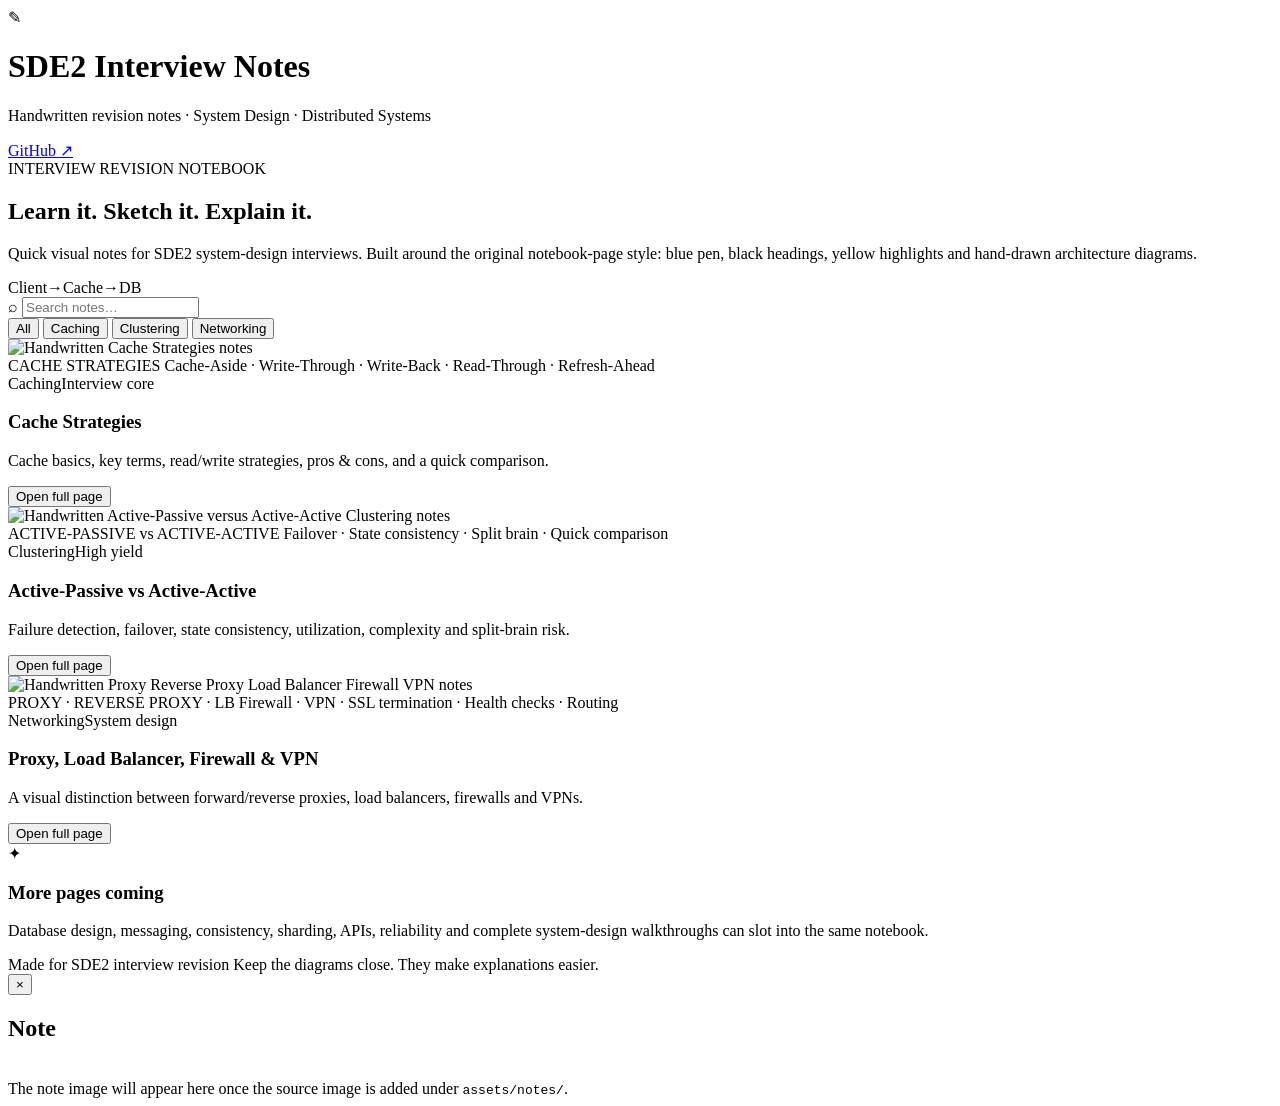
==== index.html @ 95e25015 "feat: add handwritten SDE2 notes website shell" ====
<!doctype html>
<html lang="en">
<head>
  <meta charset="utf-8" />
  <meta name="viewport" content="width=device-width, initial-scale=1" />
  <meta name="theme-color" content="#f7f1df" />
  <meta name="description" content="SDE2 interview handwritten notes — system design, distributed systems, networking and caching." />
  <title>SDE2 Interview Notes</title>
  <link rel="stylesheet" href="styles.css" />
</head>
<body>
  <header class="site-header">
    <div class="brand">
      <span class="brand-mark">✎</span>
      <div>
        <h1>SDE2 Interview Notes</h1>
        <p>Handwritten revision notes · System Design · Distributed Systems</p>
      </div>
    </div>
    <a class="github-link" href="https://github.com/darshan-at/sde2-interview-notes" target="_blank" rel="noreferrer">GitHub ↗</a>
  </header>

  <main>
    <section class="hero">
      <div>
        <span class="eyebrow">INTERVIEW REVISION NOTEBOOK</span>
        <h2>Learn it. Sketch it. Explain it.</h2>
        <p>Quick visual notes for SDE2 system-design interviews. Built around the original notebook-page style: blue pen, black headings, yellow highlights and hand-drawn architecture diagrams.</p>
      </div>
      <div class="hero-doodle" aria-hidden="true">
        <span>Client</span><b>→</b><span class="highlight">Cache</span><b>→</b><span>DB</span>
      </div>
    </section>

    <div class="toolbar">
      <label class="search-box">
        <span>⌕</span>
        <input id="search" type="search" placeholder="Search notes…" autocomplete="off" />
      </label>
      <div class="filters" id="filters" aria-label="Filter topics">
        <button class="filter active" data-filter="all">All</button>
        <button class="filter" data-filter="caching">Caching</button>
        <button class="filter" data-filter="clustering">Clustering</button>
        <button class="filter" data-filter="networking">Networking</button>
      </div>
    </div>

    <section id="notes" class="notes-grid" aria-live="polite">
      <article class="note-card" data-category="caching" data-search="cache caching cache strategies cache aside write through write back read through refresh ahead eviction">
        <div class="note-image-wrap">
          <img src="assets/notes/cache-strategies.png" alt="Handwritten Cache Strategies notes" loading="lazy" />
          <div class="image-fallback">
            <span class="fallback-title">CACHE STRATEGIES</span>
            <span>Cache-Aside · Write-Through · Write-Back · Read-Through · Refresh-Ahead</span>
          </div>
        </div>
        <div class="note-body">
          <div class="note-meta"><span class="tag yellow">Caching</span><span>Interview core</span></div>
          <h3>Cache Strategies</h3>
          <p>Cache basics, key terms, read/write strategies, pros & cons, and a quick comparison.</p>
          <button class="open-note" data-src="assets/notes/cache-strategies.png" data-title="Cache Strategies">Open full page</button>
        </div>
      </article>

      <article class="note-card" data-category="clustering" data-search="active passive active active clustering failover split brain state consistency load balancer">
        <div class="note-image-wrap">
          <img src="assets/notes/active-clustering.png" alt="Handwritten Active-Passive versus Active-Active Clustering notes" loading="lazy" />
          <div class="image-fallback">
            <span class="fallback-title">ACTIVE-PASSIVE vs ACTIVE-ACTIVE</span>
            <span>Failover · State consistency · Split brain · Quick comparison</span>
          </div>
        </div>
        <div class="note-body">
          <div class="note-meta"><span class="tag yellow">Clustering</span><span>High yield</span></div>
          <h3>Active-Passive vs Active-Active</h3>
          <p>Failure detection, failover, state consistency, utilization, complexity and split-brain risk.</p>
          <button class="open-note" data-src="assets/notes/active-clustering.png" data-title="Active-Passive vs Active-Active Clustering">Open full page</button>
        </div>
      </article>

      <article class="note-card" data-category="networking" data-search="proxy reverse proxy load balancer firewall vpn networking ssl health check encrypted tunnel">
        <div class="note-image-wrap">
          <img src="assets/notes/networking-proxy-firewall-vpn.png" alt="Handwritten Proxy Reverse Proxy Load Balancer Firewall VPN notes" loading="lazy" />
          <div class="image-fallback">
            <span class="fallback-title">PROXY · REVERSE PROXY · LB</span>
            <span>Firewall · VPN · SSL termination · Health checks · Routing</span>
          </div>
        </div>
        <div class="note-body">
          <div class="note-meta"><span class="tag yellow">Networking</span><span>System design</span></div>
          <h3>Proxy, Load Balancer, Firewall & VPN</h3>
          <p>A visual distinction between forward/reverse proxies, load balancers, firewalls and VPNs.</p>
          <button class="open-note" data-src="assets/notes/networking-proxy-firewall-vpn.png" data-title="Proxy, Reverse Proxy, Load Balancer, VPN, Firewall">Open full page</button>
        </div>
      </article>
    </section>

    <section class="coming-soon">
      <span class="scribble">✦</span>
      <div>
        <h3>More pages coming</h3>
        <p>Database design, messaging, consistency, sharding, APIs, reliability and complete system-design walkthroughs can slot into the same notebook.</p>
      </div>
    </section>
  </main>

  <footer>
    <span>Made for SDE2 interview revision</span>
    <span>Keep the diagrams close. They make explanations easier.</span>
  </footer>

  <div class="modal" id="modal" aria-hidden="true">
    <div class="modal-backdrop" data-close></div>
    <div class="modal-panel" role="dialog" aria-modal="true" aria-labelledby="modal-title">
      <button class="modal-close" data-close aria-label="Close">×</button>
      <h2 id="modal-title">Note</h2>
      <div class="modal-image-wrap">
        <img id="modal-image" alt="" />
        <div class="modal-fallback">The note image will appear here once the source image is added under <code>assets/notes/</code>.</div>
      </div>
    </div>
  </div>

  <script src="app.js"></script>
</body>
</html>
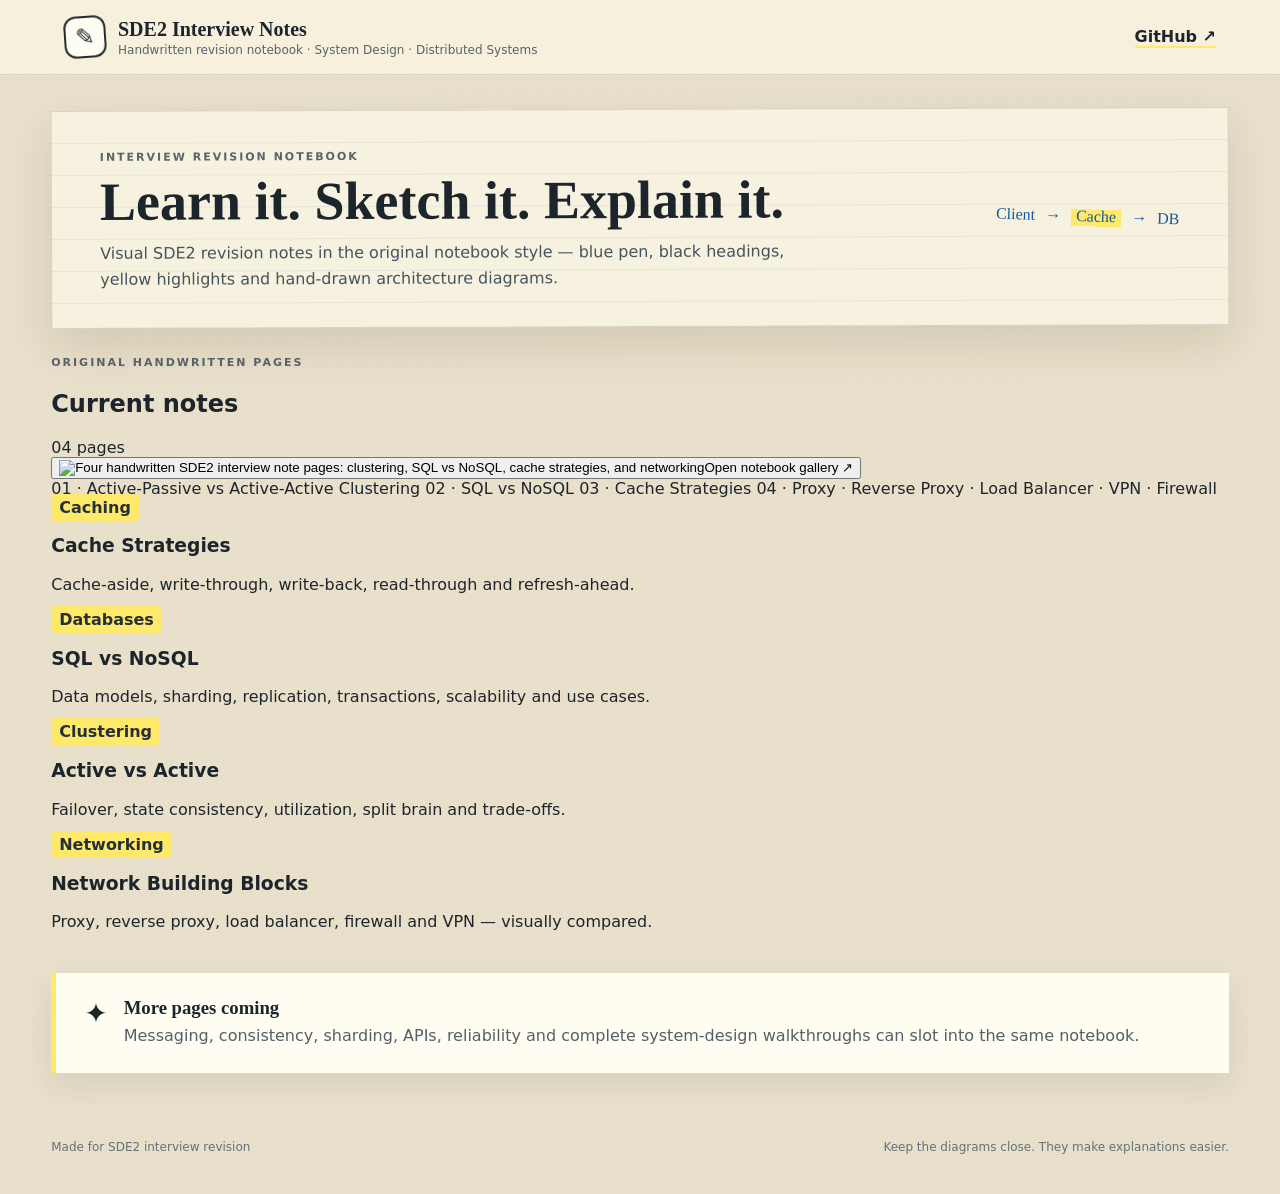
==== commit b9c0022e: "feat: connect site to uploaded handwritten notes" ====
--- a/index.html
+++ b/index.html
@@ -4,123 +4,36 @@
   <meta charset="utf-8" />
   <meta name="viewport" content="width=device-width, initial-scale=1" />
   <meta name="theme-color" content="#f7f1df" />
-  <meta name="description" content="SDE2 interview handwritten notes — system design, distributed systems, networking and caching." />
+  <meta name="description" content="SDE2 interview handwritten notes — system design, databases, networking and caching." />
   <title>SDE2 Interview Notes</title>
   <link rel="stylesheet" href="styles.css" />
 </head>
 <body>
-  <header class="site-header">
-    <div class="brand">
-      <span class="brand-mark">✎</span>
-      <div>
-        <h1>SDE2 Interview Notes</h1>
-        <p>Handwritten revision notes · System Design · Distributed Systems</p>
-      </div>
-    </div>
-    <a class="github-link" href="https://github.com/darshan-at/sde2-interview-notes" target="_blank" rel="noreferrer">GitHub ↗</a>
-  </header>
+<header class="site-header"><div class="brand"><span class="brand-mark">✎</span><div><h1>SDE2 Interview Notes</h1><p>Handwritten revision notebook · System Design · Distributed Systems</p></div></div><a class="github-link" href="https://github.com/darshan-at/sde2-interview-notes" target="_blank" rel="noreferrer">GitHub ↗</a></header>
+<main>
+<section class="hero"><div><span class="eyebrow">INTERVIEW REVISION NOTEBOOK</span><h2>Learn it. Sketch it. Explain it.</h2><p>Visual SDE2 revision notes in the original notebook style — blue pen, black headings, yellow highlights and hand-drawn architecture diagrams.</p></div><div class="hero-doodle" aria-hidden="true"><span>Client</span><b>→</b><span class="highlight">Cache</span><b>→</b><span>DB</span></div></section>
 
-  <main>
-    <section class="hero">
-      <div>
-        <span class="eyebrow">INTERVIEW REVISION NOTEBOOK</span>
-        <h2>Learn it. Sketch it. Explain it.</h2>
-        <p>Quick visual notes for SDE2 system-design interviews. Built around the original notebook-page style: blue pen, black headings, yellow highlights and hand-drawn architecture diagrams.</p>
-      </div>
-      <div class="hero-doodle" aria-hidden="true">
-        <span>Client</span><b>→</b><span class="highlight">Cache</span><b>→</b><span>DB</span>
-      </div>
-    </section>
+<section class="gallery-card">
+  <div class="gallery-heading"><div><span class="eyebrow">ORIGINAL HANDWRITTEN PAGES</span><h2>Current notes</h2></div><span class="page-count">04 pages</span></div>
+  <button class="gallery-open" data-src="assets/notes/notes-contact.jpg" data-title="SDE2 Handwritten Notes — Current Pages"><img src="assets/notes/notes-contact.jpg" alt="Four handwritten SDE2 interview note pages: clustering, SQL vs NoSQL, cache strategies, and networking" /><span>Open notebook gallery ↗</span></button>
+  <div class="topic-strip">
+    <span>01 · Active-Passive vs Active-Active Clustering</span>
+    <span>02 · SQL vs NoSQL</span>
+    <span>03 · Cache Strategies</span>
+    <span>04 · Proxy · Reverse Proxy · Load Balancer · VPN · Firewall</span>
+  </div>
+</section>
 
-    <div class="toolbar">
-      <label class="search-box">
-        <span>⌕</span>
-        <input id="search" type="search" placeholder="Search notes…" autocomplete="off" />
-      </label>
-      <div class="filters" id="filters" aria-label="Filter topics">
-        <button class="filter active" data-filter="all">All</button>
-        <button class="filter" data-filter="caching">Caching</button>
-        <button class="filter" data-filter="clustering">Clustering</button>
-        <button class="filter" data-filter="networking">Networking</button>
-      </div>
-    </div>
+<section class="quick-grid">
+  <article><span class="tag yellow">Caching</span><h3>Cache Strategies</h3><p>Cache-aside, write-through, write-back, read-through and refresh-ahead.</p></article>
+  <article><span class="tag yellow">Databases</span><h3>SQL vs NoSQL</h3><p>Data models, sharding, replication, transactions, scalability and use cases.</p></article>
+  <article><span class="tag yellow">Clustering</span><h3>Active vs Active</h3><p>Failover, state consistency, utilization, split brain and trade-offs.</p></article>
+  <article><span class="tag yellow">Networking</span><h3>Network Building Blocks</h3><p>Proxy, reverse proxy, load balancer, firewall and VPN — visually compared.</p></article>
+</section>
 
-    <section id="notes" class="notes-grid" aria-live="polite">
-      <article class="note-card" data-category="caching" data-search="cache caching cache strategies cache aside write through write back read through refresh ahead eviction">
-        <div class="note-image-wrap">
-          <img src="assets/notes/cache-strategies.png" alt="Handwritten Cache Strategies notes" loading="lazy" />
-          <div class="image-fallback">
-            <span class="fallback-title">CACHE STRATEGIES</span>
-            <span>Cache-Aside · Write-Through · Write-Back · Read-Through · Refresh-Ahead</span>
-          </div>
-        </div>
-        <div class="note-body">
-          <div class="note-meta"><span class="tag yellow">Caching</span><span>Interview core</span></div>
-          <h3>Cache Strategies</h3>
-          <p>Cache basics, key terms, read/write strategies, pros & cons, and a quick comparison.</p>
-          <button class="open-note" data-src="assets/notes/cache-strategies.png" data-title="Cache Strategies">Open full page</button>
-        </div>
-      </article>
-
-      <article class="note-card" data-category="clustering" data-search="active passive active active clustering failover split brain state consistency load balancer">
-        <div class="note-image-wrap">
-          <img src="assets/notes/active-clustering.png" alt="Handwritten Active-Passive versus Active-Active Clustering notes" loading="lazy" />
-          <div class="image-fallback">
-            <span class="fallback-title">ACTIVE-PASSIVE vs ACTIVE-ACTIVE</span>
-            <span>Failover · State consistency · Split brain · Quick comparison</span>
-          </div>
-        </div>
-        <div class="note-body">
-          <div class="note-meta"><span class="tag yellow">Clustering</span><span>High yield</span></div>
-          <h3>Active-Passive vs Active-Active</h3>
-          <p>Failure detection, failover, state consistency, utilization, complexity and split-brain risk.</p>
-          <button class="open-note" data-src="assets/notes/active-clustering.png" data-title="Active-Passive vs Active-Active Clustering">Open full page</button>
-        </div>
-      </article>
-
-      <article class="note-card" data-category="networking" data-search="proxy reverse proxy load balancer firewall vpn networking ssl health check encrypted tunnel">
-        <div class="note-image-wrap">
-          <img src="assets/notes/networking-proxy-firewall-vpn.png" alt="Handwritten Proxy Reverse Proxy Load Balancer Firewall VPN notes" loading="lazy" />
-          <div class="image-fallback">
-            <span class="fallback-title">PROXY · REVERSE PROXY · LB</span>
-            <span>Firewall · VPN · SSL termination · Health checks · Routing</span>
-          </div>
-        </div>
-        <div class="note-body">
-          <div class="note-meta"><span class="tag yellow">Networking</span><span>System design</span></div>
-          <h3>Proxy, Load Balancer, Firewall & VPN</h3>
-          <p>A visual distinction between forward/reverse proxies, load balancers, firewalls and VPNs.</p>
-          <button class="open-note" data-src="assets/notes/networking-proxy-firewall-vpn.png" data-title="Proxy, Reverse Proxy, Load Balancer, VPN, Firewall">Open full page</button>
-        </div>
-      </article>
-    </section>
-
-    <section class="coming-soon">
-      <span class="scribble">✦</span>
-      <div>
-        <h3>More pages coming</h3>
-        <p>Database design, messaging, consistency, sharding, APIs, reliability and complete system-design walkthroughs can slot into the same notebook.</p>
-      </div>
-    </section>
-  </main>
-
-  <footer>
-    <span>Made for SDE2 interview revision</span>
-    <span>Keep the diagrams close. They make explanations easier.</span>
-  </footer>
-
-  <div class="modal" id="modal" aria-hidden="true">
-    <div class="modal-backdrop" data-close></div>
-    <div class="modal-panel" role="dialog" aria-modal="true" aria-labelledby="modal-title">
-      <button class="modal-close" data-close aria-label="Close">×</button>
-      <h2 id="modal-title">Note</h2>
-      <div class="modal-image-wrap">
-        <img id="modal-image" alt="" />
-        <div class="modal-fallback">The note image will appear here once the source image is added under <code>assets/notes/</code>.</div>
-      </div>
-    </div>
-  </div>
-
-  <script src="app.js"></script>
-</body>
-</html>
+<section class="coming-soon"><span class="scribble">✦</span><div><h3>More pages coming</h3><p>Messaging, consistency, sharding, APIs, reliability and complete system-design walkthroughs can slot into the same notebook.</p></div></section>
+</main>
+<footer><span>Made for SDE2 interview revision</span><span>Keep the diagrams close. They make explanations easier.</span></footer>
+<div class="modal" id="modal" aria-hidden="true"><div class="modal-backdrop" data-close></div><div class="modal-panel" role="dialog" aria-modal="true" aria-labelledby="modal-title"><button class="modal-close" data-close aria-label="Close">×</button><h2 id="modal-title">Note</h2><div class="modal-image-wrap"><img id="modal-image" alt="" /><div class="modal-fallback">The note image could not be loaded.</div></div></div></div>
+<script>const m=document.querySelector('#modal'),i=document.querySelector('#modal-image'),t=document.querySelector('#modal-title');document.querySelectorAll('[data-src]').forEach(b=>b.addEventListener('click',()=>{m.classList.add('open');m.setAttribute('aria-hidden','false');i.src=b.dataset.src;i.alt=b.dataset.title;t.textContent=b.dataset.title;document.body.style.overflow='hidden'}));function close(){m.classList.remove('open');m.setAttribute('aria-hidden','true');i.removeAttribute('src');document.body.style.overflow=''}document.querySelectorAll('[data-close]').forEach(x=>x.addEventListener('click',close));document.addEventListener('keydown',e=>e.key==='Escape'&&close());</script>
+</body></html>
--- a/styles.css
+++ b/styles.css
@@ -0,0 +1 @@
+:root{--paper:#f7f1df;--ink:#1d252c;--blue:#145b9a;--line:rgba(71,135,188,.22);--yellow:#ffe96a;--green:#287a51;--red:#b54b4b;--card:rgba(255,253,246,.88);--shadow:0 18px 45px rgba(55,45,25,.12)}*{box-sizing:border-box}html{scroll-behavior:smooth}body{margin:0;color:var(--ink);font-family:"Trebuchet MS",system-ui,sans-serif;background-color:#e8e0ca;background-image:radial-gradient(rgba(30,30,30,.035) .7px,transparent .7px);background-size:5px 5px}.site-header{position:sticky;top:0;z-index:20;display:flex;align-items:center;justify-content:space-between;padding:16px clamp(18px,5vw,72px);background:rgba(247,241,223,.94);backdrop-filter:blur(12px);border-bottom:1px solid rgba(28,45,58,.12)}.brand{display:flex;gap:12px;align-items:center}.brand-mark{display:grid;place-items:center;width:42px;height:42px;border:2px solid #242c31;border-radius:12px;font-size:23px;transform:rotate(-4deg);background:#fffdf3}.brand h1{font-family:Georgia,serif;font-size:20px;margin:0}.brand p{margin:2px 0 0;font-size:12px;color:#59646a}.github-link{color:var(--ink);font-weight:700;text-decoration:none;border-bottom:2px solid var(--yellow)}main{width:min(1180px,92vw);margin:0 auto}.hero{margin:34px 0 24px;padding:34px clamp(22px,4vw,48px);display:flex;justify-content:space-between;gap:30px;align-items:center;border:1px solid rgba(31,48,60,.15);box-shadow:var(--shadow);background:var(--paper);background-image:repeating-linear-gradient(to bottom,transparent 0,transparent 31px,var(--line) 32px);transform:rotate(-.2deg)}.eyebrow{font-size:11px;font-weight:900;letter-spacing:2px;color:#59646a}.hero h2{font-family:Georgia,serif;font-size:clamp(32px,5vw,54px);line-height:1;margin:10px 0 12px}.hero p{max-width:690px;color:#46545d;line-height:1.65;margin:0}.hero-doodle{white-space:nowrap;display:flex;align-items:center;gap:10px;font-family:"Comic Sans MS",cursive;color:var(--blue);transform:rotate(2deg)}.hero-doodle .highlight{background:linear-gradient(transparent 25%,var(--yellow) 25%,var(--yellow) 85%,transparent 85%);padding:5px}.toolbar{display:flex;gap:14px;align-items:center;justify-content:space-between;margin:24px 0}.search-box{display:flex;align-items:center;gap:8px;flex:1;max-width:440px;padding:11px 14px;background:#fffdf4;border:1px solid rgba(30,40,45,.18);border-radius:14px;box-shadow:0 5px 18px rgba(50,40,20,.07)}.search-box span{font-size:22px}.search-box input{width:100%;border:0;outline:0;background:transparent;font:inherit}.filters{display:flex;gap:7px;flex-wrap:wrap;justify-content:flex-end}.filter{border:1px solid rgba(30,40,45,.18);background:#f8f3e6;border-radius:999px;padding:8px 13px;cursor:pointer;font-weight:700}.filter.active,.filter:hover{background:var(--yellow);border-color:#d2bf3a}.notes-grid{display:grid;grid-template-columns:repeat(3,1fr);gap:22px}.note-card{background:var(--card);border:1px solid rgba(35,48,55,.16);box-shadow:var(--shadow);border-radius:4px;overflow:hidden;transition:.2s transform,.2s box-shadow}.note-card:nth-child(2){transform:rotate(.35deg)}.note-card:nth-child(3){transform:rotate(-.35deg)}.note-card:hover{transform:translateY(-5px) rotate(0);box-shadow:0 25px 50px rgba(55,45,25,.18)}.note-image-wrap{position:relative;aspect-ratio:4/3;background:#eee7d4;overflow:hidden;border-bottom:1px dashed rgba(30,40,45,.22)}.note-image-wrap img{width:100%;height:100%;object-fit:cover;display:block}.note-image-wrap img:not([src]),.note-image-wrap img{ }.image-fallback{position:absolute;inset:0;display:flex;flex-direction:column;align-items:center;justify-content:center;text-align:center;padding:24px;background:var(--paper);background-image:repeating-linear-gradient(to bottom,transparent 0,transparent 27px,var(--line) 28px);font-family:"Comic Sans MS",cursive;color:var(--blue);gap:14px}.image-fallback .fallback-title{font-family:Georgia,serif;font-weight:900;color:#1e2529;font-size:22px;background:linear-gradient(transparent 35%,var(--yellow) 35%,var(--yellow) 86%,transparent 86%)}.note-image-wrap img[src]{position:relative;z-index:2}.note-image-wrap img:not([src]){display:none}.note-body{padding:18px}.note-meta{display:flex;justify-content:space-between;align-items:center;font-size:11px;color:#697278}.tag{font-weight:900;padding:4px 8px;border-radius:4px;color:#263038}.tag.yellow{background:var(--yellow)}.note-body h3{font-family:Georgia,serif;font-size:23px;margin:10px 0 8px}.note-body p{color:#4e5a61;line-height:1.55;min-height:73px;margin:0 0 14px}.open-note{border:0;background:none;padding:0;color:var(--blue);font-weight:900;cursor:pointer;text-decoration:underline;text-decoration-style:wavy;text-underline-offset:4px}.coming-soon{display:flex;gap:16px;align-items:flex-start;margin:42px 0;padding:24px 28px;background:#fffdf2;border-left:5px solid var(--yellow);box-shadow:0 12px 30px rgba(50,40,20,.09)}.scribble{font-size:28px}.coming-soon h3{font-family:Georgia,serif;margin:0 0 5px}.coming-soon p{margin:0;color:#536068;line-height:1.55}footer{display:flex;justify-content:space-between;gap:20px;width:min(1180px,92vw);margin:0 auto;padding:25px 0 40px;color:#667178;font-size:12px}.modal{display:none;position:fixed;inset:0;z-index:50}.modal.open{display:block}.modal-backdrop{position:absolute;inset:0;background:rgba(19,24,27,.78);backdrop-filter:blur(4px)}.modal-panel{position:relative;width:min(1100px,94vw);height:min(92vh,1000px);margin:4vh auto;background:var(--paper);padding:18px;border-radius:5px;box-shadow:0 30px 90px rgba(0,0,0,.35);overflow:auto}.modal-panel h2{font-family:Georgia,serif;margin:0 0 12px}.modal-close{position:absolute;right:14px;top:10px;width:38px;height:38px;border:0;border-radius:50%;background:#20272b;color:#fff;font-size:25px;cursor:pointer;z-index:2}.modal-image-wrap{position:relative;min-height:300px;background:#eee7d4}.modal-image-wrap img{display:block;width:100%;height:auto;max-height:78vh;object-fit:contain;margin:auto}.modal-fallback{padding:80px 30px;text-align:center;font-family:"Comic Sans MS",cursive;color:var(--blue)}code{background:#e9e1ce;padding:2px 5px}@media(max-width:850px){.notes-grid{grid-template-columns:1fr 1fr}.hero-doodle{display:none}.toolbar{align-items:stretch;flex-direction:column}.search-box{max-width:none}.filters{justify-content:flex-start}}@media(max-width:560px){.notes-grid{grid-template-columns:1fr}.site-header{padding:13px 16px}.brand p{display:none}.github-link{font-size:12px}.hero{margin-top:20px}.hero h2{font-size:35px}footer{flex-direction:column}}
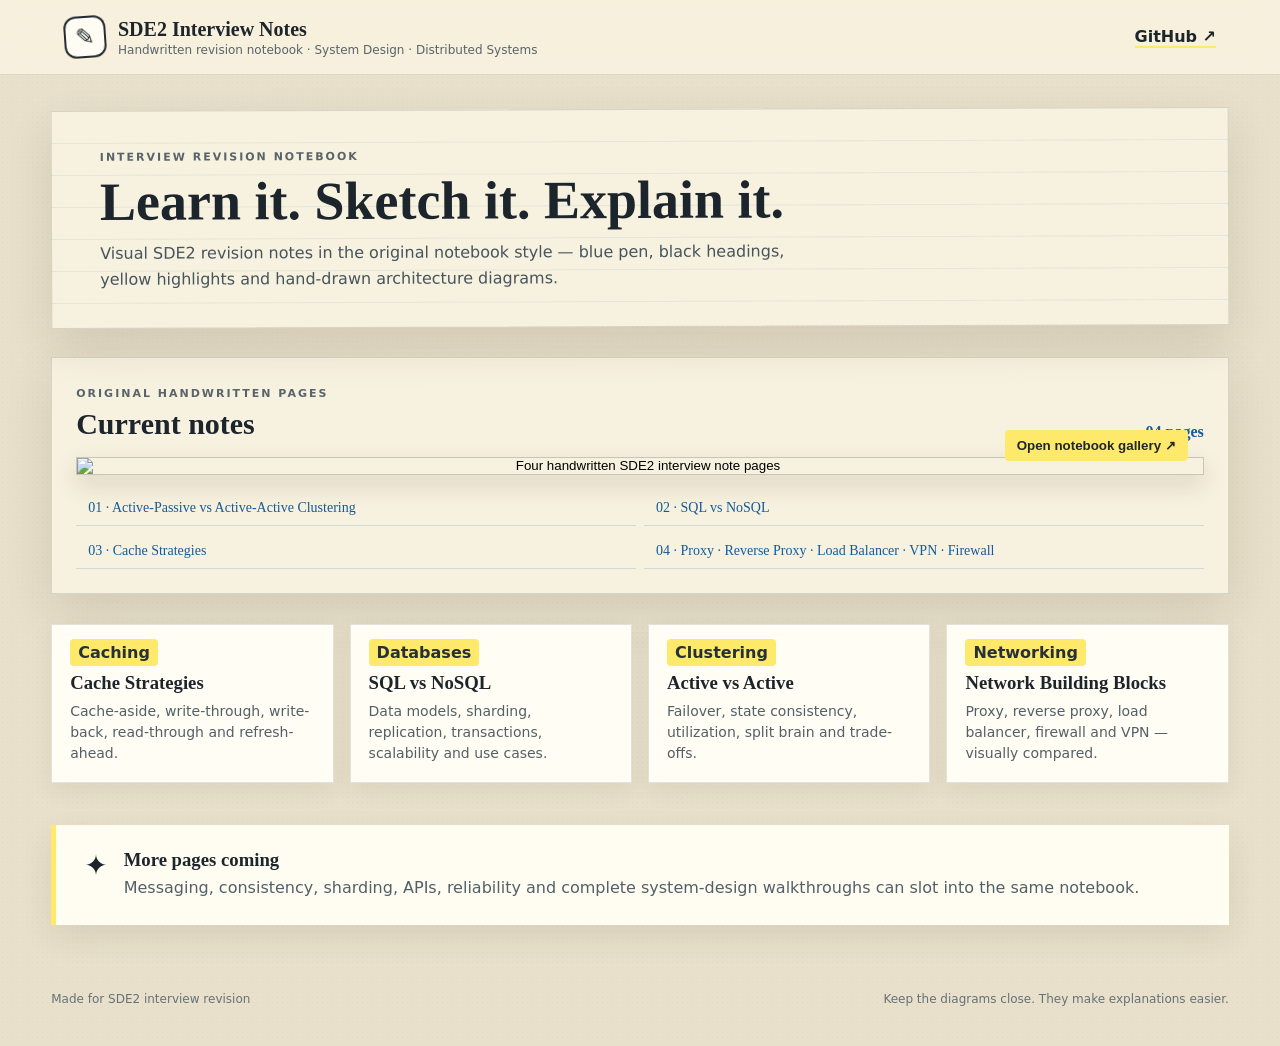
==== commit 770a95b7: "fix: show uploaded handwritten notes asset" ====
--- a/index.html
+++ b/index.html
@@ -11,26 +11,9 @@
 <body>
 <header class="site-header"><div class="brand"><span class="brand-mark">✎</span><div><h1>SDE2 Interview Notes</h1><p>Handwritten revision notebook · System Design · Distributed Systems</p></div></div><a class="github-link" href="https://github.com/darshan-at/sde2-interview-notes" target="_blank" rel="noreferrer">GitHub ↗</a></header>
 <main>
-<section class="hero"><div><span class="eyebrow">INTERVIEW REVISION NOTEBOOK</span><h2>Learn it. Sketch it. Explain it.</h2><p>Visual SDE2 revision notes in the original notebook style — blue pen, black headings, yellow highlights and hand-drawn architecture diagrams.</p></div><div class="hero-doodle" aria-hidden="true"><span>Client</span><b>→</b><span class="highlight">Cache</span><b>→</b><span>DB</span></div></section>
-
-<section class="gallery-card">
-  <div class="gallery-heading"><div><span class="eyebrow">ORIGINAL HANDWRITTEN PAGES</span><h2>Current notes</h2></div><span class="page-count">04 pages</span></div>
-  <button class="gallery-open" data-src="assets/notes/notes-contact.jpg" data-title="SDE2 Handwritten Notes — Current Pages"><img src="assets/notes/notes-contact.jpg" alt="Four handwritten SDE2 interview note pages: clustering, SQL vs NoSQL, cache strategies, and networking" /><span>Open notebook gallery ↗</span></button>
-  <div class="topic-strip">
-    <span>01 · Active-Passive vs Active-Active Clustering</span>
-    <span>02 · SQL vs NoSQL</span>
-    <span>03 · Cache Strategies</span>
-    <span>04 · Proxy · Reverse Proxy · Load Balancer · VPN · Firewall</span>
-  </div>
-</section>
-
-<section class="quick-grid">
-  <article><span class="tag yellow">Caching</span><h3>Cache Strategies</h3><p>Cache-aside, write-through, write-back, read-through and refresh-ahead.</p></article>
-  <article><span class="tag yellow">Databases</span><h3>SQL vs NoSQL</h3><p>Data models, sharding, replication, transactions, scalability and use cases.</p></article>
-  <article><span class="tag yellow">Clustering</span><h3>Active vs Active</h3><p>Failover, state consistency, utilization, split brain and trade-offs.</p></article>
-  <article><span class="tag yellow">Networking</span><h3>Network Building Blocks</h3><p>Proxy, reverse proxy, load balancer, firewall and VPN — visually compared.</p></article>
-</section>
-
+<section class="hero"><div><span class="eyebrow">INTERVIEW REVISION NOTEBOOK</span><h2>Learn it. Sketch it. Explain it.</h2><p>Visual SDE2 revision notes in the original notebook style — blue pen, black headings, yellow highlights and hand-drawn architecture diagrams.</p></div></section>
+<section class="gallery-card"><div class="gallery-heading"><div><span class="eyebrow">ORIGINAL HANDWRITTEN PAGES</span><h2>Current notes</h2></div><span class="page-count">04 pages</span></div><button class="gallery-open" data-src="assets/notes/notes-contact.jpg" data-title="SDE2 Handwritten Notes — Current Pages"><img src="assets/notes/notes-contact.jpg" alt="Four handwritten SDE2 interview note pages" /><span>Open notebook gallery ↗</span></button><div class="topic-strip"><span>01 · Active-Passive vs Active-Active Clustering</span><span>02 · SQL vs NoSQL</span><span>03 · Cache Strategies</span><span>04 · Proxy · Reverse Proxy · Load Balancer · VPN · Firewall</span></div></section>
+<section class="quick-grid"><article><span class="tag yellow">Caching</span><h3>Cache Strategies</h3><p>Cache-aside, write-through, write-back, read-through and refresh-ahead.</p></article><article><span class="tag yellow">Databases</span><h3>SQL vs NoSQL</h3><p>Data models, sharding, replication, transactions, scalability and use cases.</p></article><article><span class="tag yellow">Clustering</span><h3>Active vs Active</h3><p>Failover, state consistency, utilization, split brain and trade-offs.</p></article><article><span class="tag yellow">Networking</span><h3>Network Building Blocks</h3><p>Proxy, reverse proxy, load balancer, firewall and VPN — visually compared.</p></article></section>
 <section class="coming-soon"><span class="scribble">✦</span><div><h3>More pages coming</h3><p>Messaging, consistency, sharding, APIs, reliability and complete system-design walkthroughs can slot into the same notebook.</p></div></section>
 </main>
 <footer><span>Made for SDE2 interview revision</span><span>Keep the diagrams close. They make explanations easier.</span></footer>
--- a/styles.css
+++ b/styles.css
@@ -1 +1 @@
-:root{--paper:#f7f1df;--ink:#1d252c;--blue:#145b9a;--line:rgba(71,135,188,.22);--yellow:#ffe96a;--green:#287a51;--red:#b54b4b;--card:rgba(255,253,246,.88);--shadow:0 18px 45px rgba(55,45,25,.12)}*{box-sizing:border-box}html{scroll-behavior:smooth}body{margin:0;color:var(--ink);font-family:"Trebuchet MS",system-ui,sans-serif;background-color:#e8e0ca;background-image:radial-gradient(rgba(30,30,30,.035) .7px,transparent .7px);background-size:5px 5px}.site-header{position:sticky;top:0;z-index:20;display:flex;align-items:center;justify-content:space-between;padding:16px clamp(18px,5vw,72px);background:rgba(247,241,223,.94);backdrop-filter:blur(12px);border-bottom:1px solid rgba(28,45,58,.12)}.brand{display:flex;gap:12px;align-items:center}.brand-mark{display:grid;place-items:center;width:42px;height:42px;border:2px solid #242c31;border-radius:12px;font-size:23px;transform:rotate(-4deg);background:#fffdf3}.brand h1{font-family:Georgia,serif;font-size:20px;margin:0}.brand p{margin:2px 0 0;font-size:12px;color:#59646a}.github-link{color:var(--ink);font-weight:700;text-decoration:none;border-bottom:2px solid var(--yellow)}main{width:min(1180px,92vw);margin:0 auto}.hero{margin:34px 0 24px;padding:34px clamp(22px,4vw,48px);display:flex;justify-content:space-between;gap:30px;align-items:center;border:1px solid rgba(31,48,60,.15);box-shadow:var(--shadow);background:var(--paper);background-image:repeating-linear-gradient(to bottom,transparent 0,transparent 31px,var(--line) 32px);transform:rotate(-.2deg)}.eyebrow{font-size:11px;font-weight:900;letter-spacing:2px;color:#59646a}.hero h2{font-family:Georgia,serif;font-size:clamp(32px,5vw,54px);line-height:1;margin:10px 0 12px}.hero p{max-width:690px;color:#46545d;line-height:1.65;margin:0}.hero-doodle{white-space:nowrap;display:flex;align-items:center;gap:10px;font-family:"Comic Sans MS",cursive;color:var(--blue);transform:rotate(2deg)}.hero-doodle .highlight{background:linear-gradient(transparent 25%,var(--yellow) 25%,var(--yellow) 85%,transparent 85%);padding:5px}.toolbar{display:flex;gap:14px;align-items:center;justify-content:space-between;margin:24px 0}.search-box{display:flex;align-items:center;gap:8px;flex:1;max-width:440px;padding:11px 14px;background:#fffdf4;border:1px solid rgba(30,40,45,.18);border-radius:14px;box-shadow:0 5px 18px rgba(50,40,20,.07)}.search-box span{font-size:22px}.search-box input{width:100%;border:0;outline:0;background:transparent;font:inherit}.filters{display:flex;gap:7px;flex-wrap:wrap;justify-content:flex-end}.filter{border:1px solid rgba(30,40,45,.18);background:#f8f3e6;border-radius:999px;padding:8px 13px;cursor:pointer;font-weight:700}.filter.active,.filter:hover{background:var(--yellow);border-color:#d2bf3a}.notes-grid{display:grid;grid-template-columns:repeat(3,1fr);gap:22px}.note-card{background:var(--card);border:1px solid rgba(35,48,55,.16);box-shadow:var(--shadow);border-radius:4px;overflow:hidden;transition:.2s transform,.2s box-shadow}.note-card:nth-child(2){transform:rotate(.35deg)}.note-card:nth-child(3){transform:rotate(-.35deg)}.note-card:hover{transform:translateY(-5px) rotate(0);box-shadow:0 25px 50px rgba(55,45,25,.18)}.note-image-wrap{position:relative;aspect-ratio:4/3;background:#eee7d4;overflow:hidden;border-bottom:1px dashed rgba(30,40,45,.22)}.note-image-wrap img{width:100%;height:100%;object-fit:cover;display:block}.note-image-wrap img:not([src]),.note-image-wrap img{ }.image-fallback{position:absolute;inset:0;display:flex;flex-direction:column;align-items:center;justify-content:center;text-align:center;padding:24px;background:var(--paper);background-image:repeating-linear-gradient(to bottom,transparent 0,transparent 27px,var(--line) 28px);font-family:"Comic Sans MS",cursive;color:var(--blue);gap:14px}.image-fallback .fallback-title{font-family:Georgia,serif;font-weight:900;color:#1e2529;font-size:22px;background:linear-gradient(transparent 35%,var(--yellow) 35%,var(--yellow) 86%,transparent 86%)}.note-image-wrap img[src]{position:relative;z-index:2}.note-image-wrap img:not([src]){display:none}.note-body{padding:18px}.note-meta{display:flex;justify-content:space-between;align-items:center;font-size:11px;color:#697278}.tag{font-weight:900;padding:4px 8px;border-radius:4px;color:#263038}.tag.yellow{background:var(--yellow)}.note-body h3{font-family:Georgia,serif;font-size:23px;margin:10px 0 8px}.note-body p{color:#4e5a61;line-height:1.55;min-height:73px;margin:0 0 14px}.open-note{border:0;background:none;padding:0;color:var(--blue);font-weight:900;cursor:pointer;text-decoration:underline;text-decoration-style:wavy;text-underline-offset:4px}.coming-soon{display:flex;gap:16px;align-items:flex-start;margin:42px 0;padding:24px 28px;background:#fffdf2;border-left:5px solid var(--yellow);box-shadow:0 12px 30px rgba(50,40,20,.09)}.scribble{font-size:28px}.coming-soon h3{font-family:Georgia,serif;margin:0 0 5px}.coming-soon p{margin:0;color:#536068;line-height:1.55}footer{display:flex;justify-content:space-between;gap:20px;width:min(1180px,92vw);margin:0 auto;padding:25px 0 40px;color:#667178;font-size:12px}.modal{display:none;position:fixed;inset:0;z-index:50}.modal.open{display:block}.modal-backdrop{position:absolute;inset:0;background:rgba(19,24,27,.78);backdrop-filter:blur(4px)}.modal-panel{position:relative;width:min(1100px,94vw);height:min(92vh,1000px);margin:4vh auto;background:var(--paper);padding:18px;border-radius:5px;box-shadow:0 30px 90px rgba(0,0,0,.35);overflow:auto}.modal-panel h2{font-family:Georgia,serif;margin:0 0 12px}.modal-close{position:absolute;right:14px;top:10px;width:38px;height:38px;border:0;border-radius:50%;background:#20272b;color:#fff;font-size:25px;cursor:pointer;z-index:2}.modal-image-wrap{position:relative;min-height:300px;background:#eee7d4}.modal-image-wrap img{display:block;width:100%;height:auto;max-height:78vh;object-fit:contain;margin:auto}.modal-fallback{padding:80px 30px;text-align:center;font-family:"Comic Sans MS",cursive;color:var(--blue)}code{background:#e9e1ce;padding:2px 5px}@media(max-width:850px){.notes-grid{grid-template-columns:1fr 1fr}.hero-doodle{display:none}.toolbar{align-items:stretch;flex-direction:column}.search-box{max-width:none}.filters{justify-content:flex-start}}@media(max-width:560px){.notes-grid{grid-template-columns:1fr}.site-header{padding:13px 16px}.brand p{display:none}.github-link{font-size:12px}.hero{margin-top:20px}.hero h2{font-size:35px}footer{flex-direction:column}}
+:root{--paper:#f7f1df;--ink:#1d252c;--blue:#145b9a;--line:rgba(71,135,188,.22);--yellow:#ffe96a;--green:#287a51;--red:#b54b4b;--card:rgba(255,253,246,.88);--shadow:0 18px 45px rgba(55,45,25,.12)}*{box-sizing:border-box}html{scroll-behavior:smooth}body{margin:0;color:var(--ink);font-family:"Trebuchet MS",system-ui,sans-serif;background-color:#e8e0ca;background-image:radial-gradient(rgba(30,30,30,.035) .7px,transparent .7px);background-size:5px 5px}.site-header{position:sticky;top:0;z-index:20;display:flex;align-items:center;justify-content:space-between;padding:16px clamp(18px,5vw,72px);background:rgba(247,241,223,.94);backdrop-filter:blur(12px);border-bottom:1px solid rgba(28,45,58,.12)}.brand{display:flex;gap:12px;align-items:center}.brand-mark{display:grid;place-items:center;width:42px;height:42px;border:2px solid #242c31;border-radius:12px;font-size:23px;transform:rotate(-4deg);background:#fffdf3}.brand h1{font-family:Georgia,serif;font-size:20px;margin:0}.brand p{margin:2px 0 0;font-size:12px;color:#59646a}.github-link{color:var(--ink);font-weight:700;text-decoration:none;border-bottom:2px solid var(--yellow)}main{width:min(1180px,92vw);margin:0 auto}.hero{margin:34px 0 24px;padding:34px clamp(22px,4vw,48px);display:flex;justify-content:space-between;gap:30px;align-items:center;border:1px solid rgba(31,48,60,.15);box-shadow:var(--shadow);background:var(--paper);background-image:repeating-linear-gradient(to bottom,transparent 0,transparent 31px,var(--line) 32px);transform:rotate(-.2deg)}.eyebrow{font-size:11px;font-weight:900;letter-spacing:2px;color:#59646a}.hero h2{font-family:Georgia,serif;font-size:clamp(32px,5vw,54px);line-height:1;margin:10px 0 12px}.hero p{max-width:690px;color:#46545d;line-height:1.65;margin:0}.hero-doodle{white-space:nowrap;display:flex;align-items:center;gap:10px;font-family:"Comic Sans MS",cursive;color:var(--blue);transform:rotate(2deg)}.hero-doodle .highlight{background:linear-gradient(transparent 25%,var(--yellow) 25%,var(--yellow) 85%,transparent 85%);padding:5px}.gallery-card{margin:30px 0;background:var(--paper);border:1px solid rgba(31,48,60,.15);box-shadow:var(--shadow);padding:24px}.gallery-heading{display:flex;justify-content:space-between;align-items:end;margin-bottom:16px}.gallery-heading h2{font-family:Georgia,serif;font-size:30px;margin:6px 0 0}.page-count{font-family:"Comic Sans MS",cursive;color:var(--blue);font-weight:700}.gallery-open{position:relative;width:100%;padding:0;border:0;background:transparent;cursor:pointer;display:block}.gallery-open img{display:block;width:100%;height:auto;border:1px solid rgba(30,40,45,.22);box-shadow:0 10px 25px rgba(40,30,20,.14)}.gallery-open span{position:absolute;right:16px;bottom:14px;background:var(--yellow);padding:8px 12px;border-radius:4px;color:#20272b;font-weight:900}.topic-strip{display:grid;grid-template-columns:repeat(2,1fr);gap:8px;margin-top:16px;color:var(--blue);font-family:"Comic Sans MS",cursive;font-size:14px}.topic-strip span{padding:9px 12px;border-bottom:1px solid var(--line)}.quick-grid{display:grid;grid-template-columns:repeat(4,1fr);gap:16px}.quick-grid article{padding:18px;background:#fffdf4;border:1px solid rgba(35,48,55,.13);box-shadow:0 8px 22px rgba(50,40,20,.07)}.quick-grid h3{font-family:Georgia,serif;margin:10px 0 7px}.quick-grid p{margin:0;color:#536068;line-height:1.5;font-size:14px}.tag{font-weight:900;padding:4px 8px;border-radius:4px;color:#263038}.tag.yellow{background:var(--yellow)}.coming-soon{display:flex;gap:16px;align-items:flex-start;margin:42px 0;padding:24px 28px;background:#fffdf2;border-left:5px solid var(--yellow);box-shadow:0 12px 30px rgba(50,40,20,.09)}.scribble{font-size:28px}.coming-soon h3{font-family:Georgia,serif;margin:0 0 5px}.coming-soon p{margin:0;color:#536068;line-height:1.55}footer{display:flex;justify-content:space-between;gap:20px;width:min(1180px,92vw);margin:0 auto;padding:25px 0 40px;color:#667178;font-size:12px}.modal{display:none;position:fixed;inset:0;z-index:50}.modal.open{display:block}.modal-backdrop{position:absolute;inset:0;background:rgba(19,24,27,.78);backdrop-filter:blur(4px)}.modal-panel{position:relative;width:min(1100px,94vw);height:min(92vh,1000px);margin:4vh auto;background:var(--paper);padding:18px;border-radius:5px;box-shadow:0 30px 90px rgba(0,0,0,.35);overflow:auto}.modal-panel h2{font-family:Georgia,serif;margin:0 0 12px}.modal-close{position:absolute;right:14px;top:10px;width:38px;height:38px;border:0;border-radius:50%;background:#20272b;color:#fff;font-size:25px;cursor:pointer;z-index:2}.modal-image-wrap{position:relative;min-height:300px;background:#eee7d4}.modal-image-wrap img{display:block;width:100%;height:auto;max-height:78vh;object-fit:contain;margin:auto}.modal-fallback{padding:80px 30px;text-align:center;font-family:"Comic Sans MS",cursive;color:var(--blue)}code{background:#e9e1ce;padding:2px 5px}@media(max-width:850px){.quick-grid{grid-template-columns:1fr 1fr}.topic-strip{grid-template-columns:1fr}.hero-doodle{display:none}}@media(max-width:560px){.quick-grid{grid-template-columns:1fr}.site-header{padding:13px 16px}.brand p{display:none}.github-link{font-size:12px}.hero{margin-top:20px}.hero h2{font-size:35px}.gallery-card{padding:14px}.gallery-heading{align-items:start}.gallery-heading h2{font-size:25px}.gallery-open span{position:static;display:inline-block;margin-top:10px}footer{flex-direction:column}}
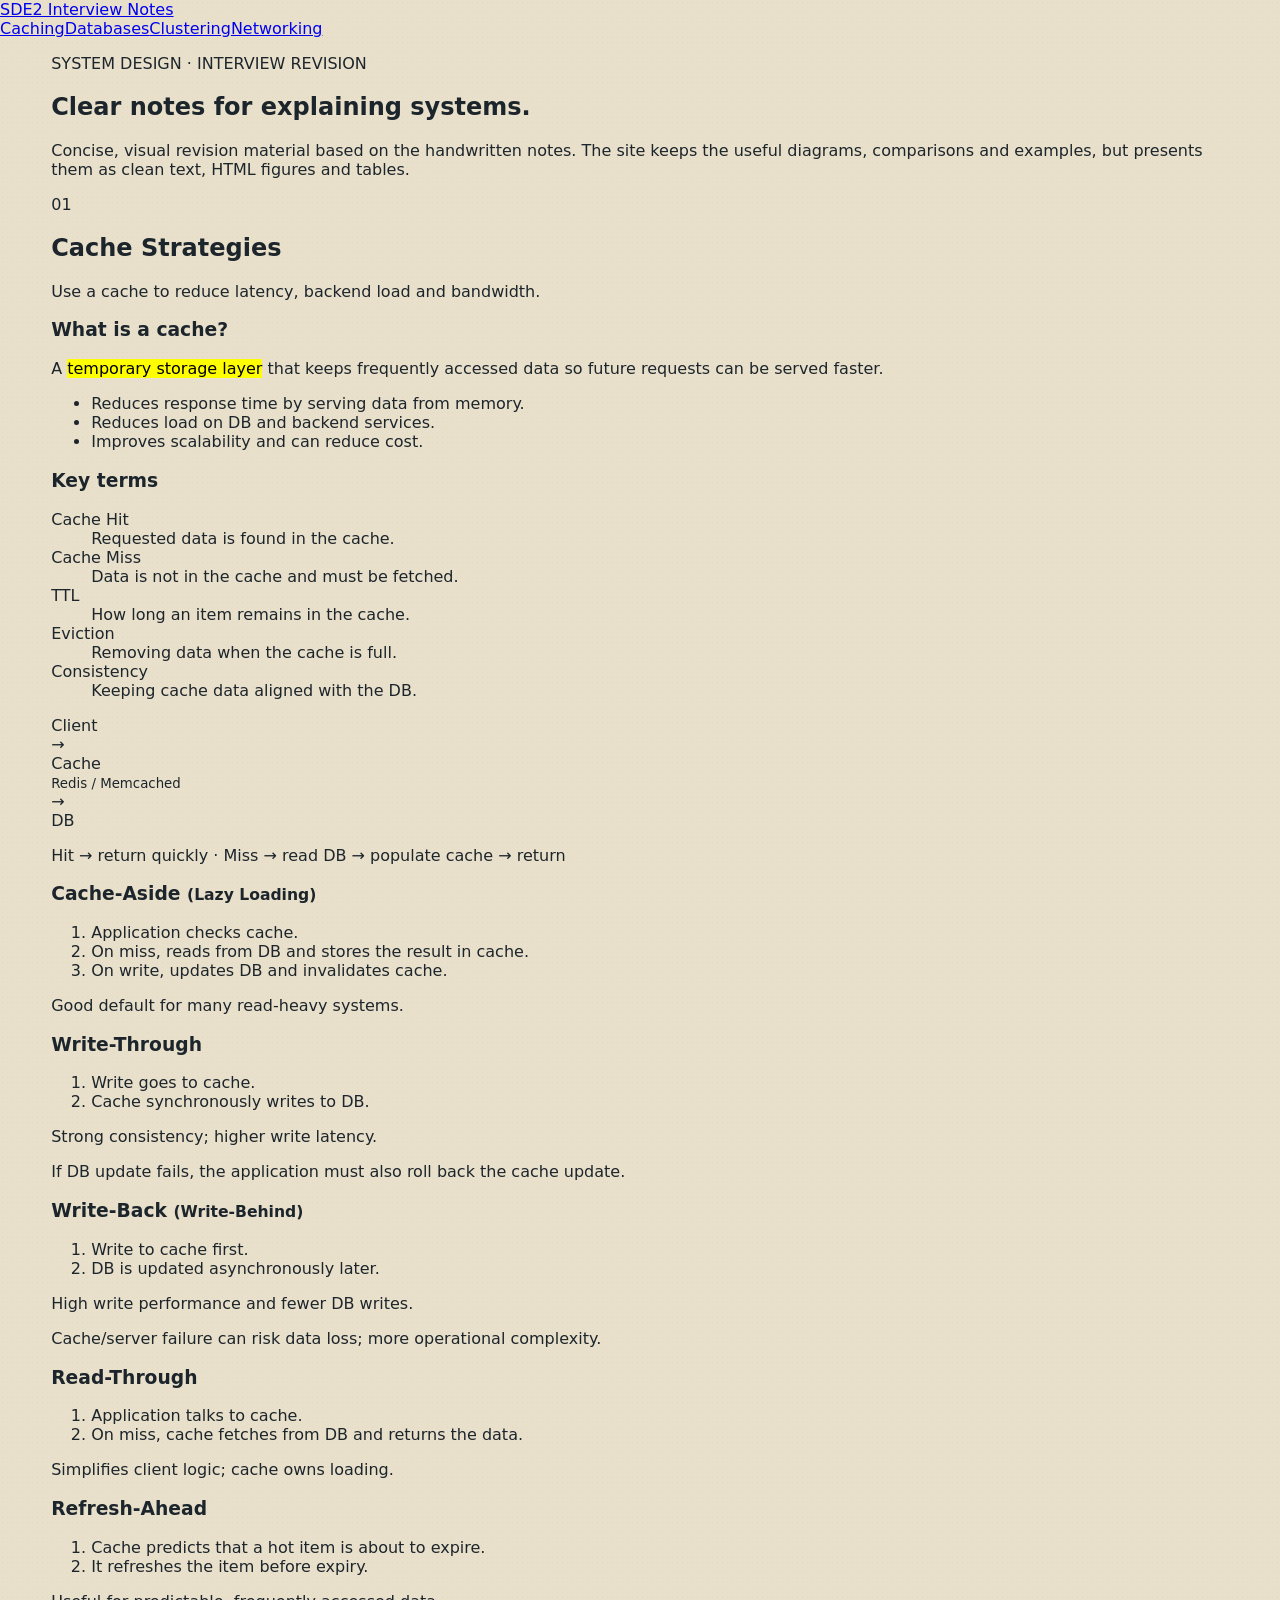
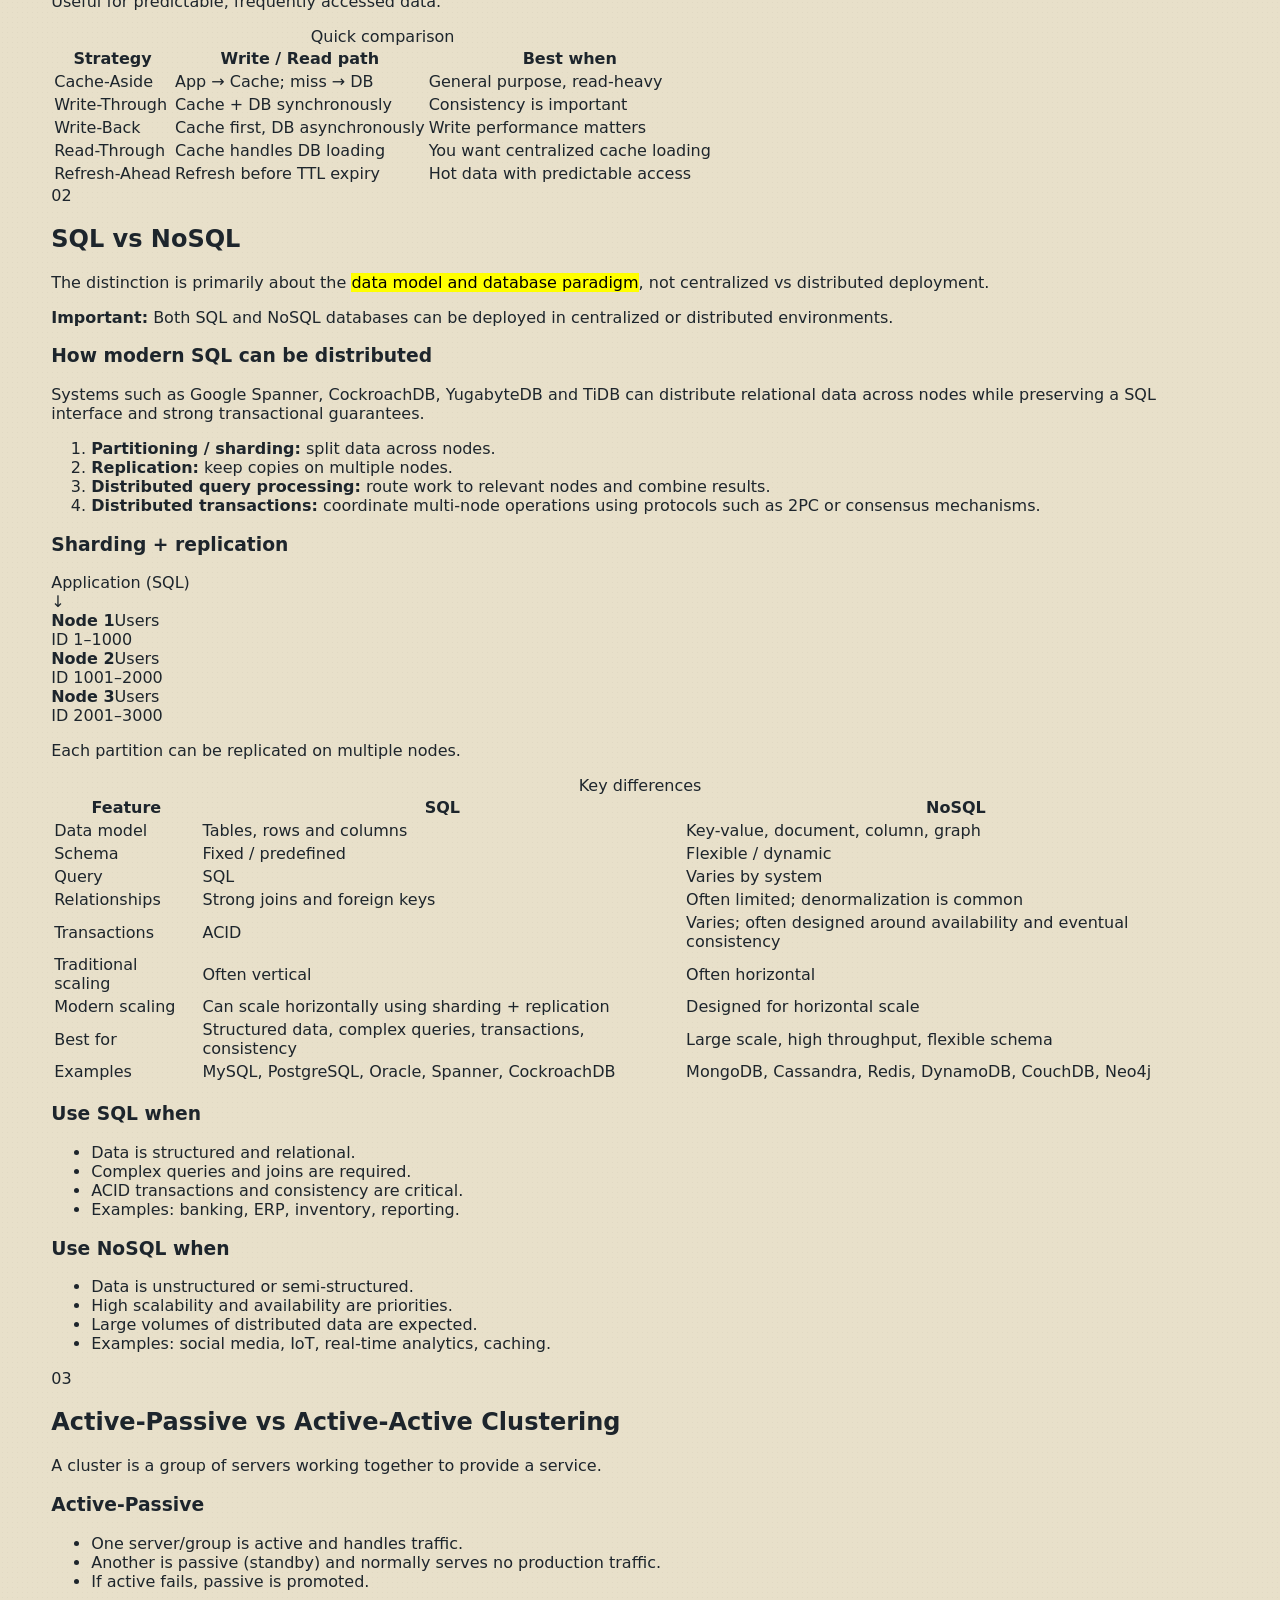
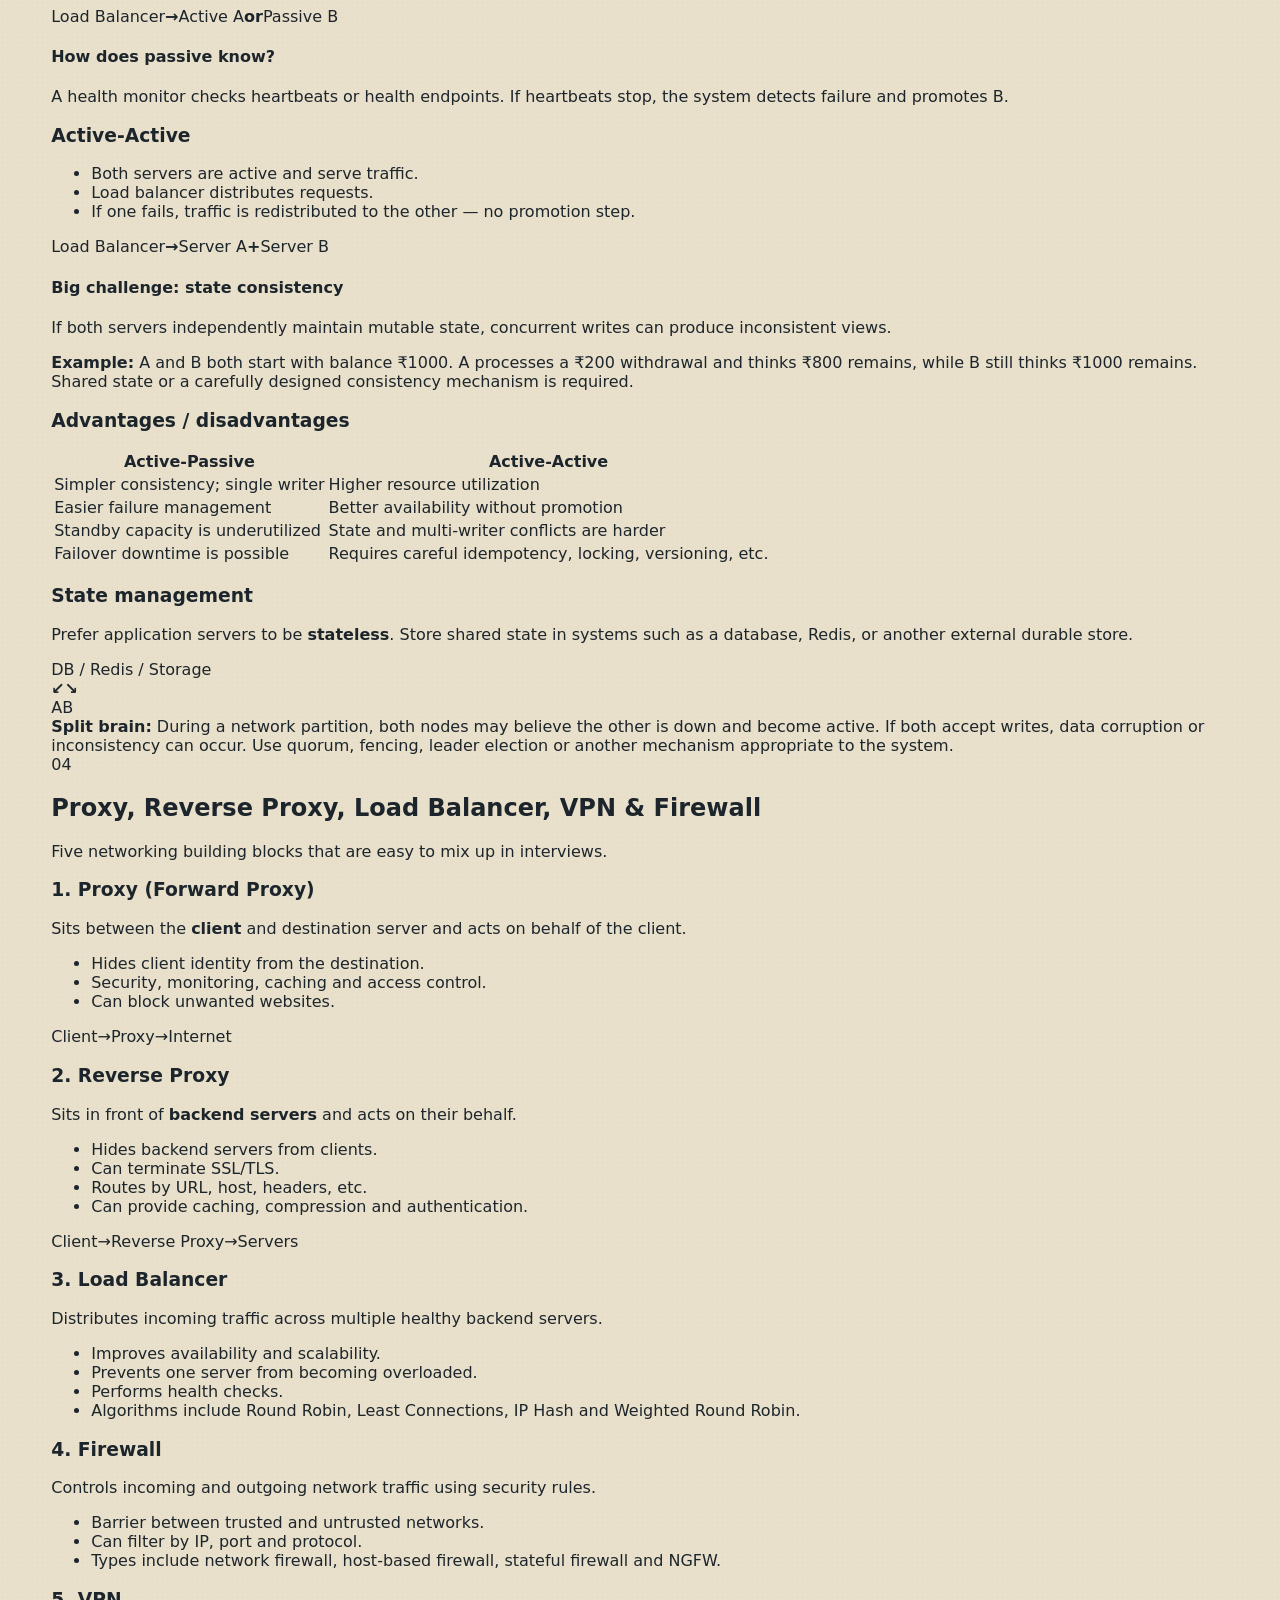
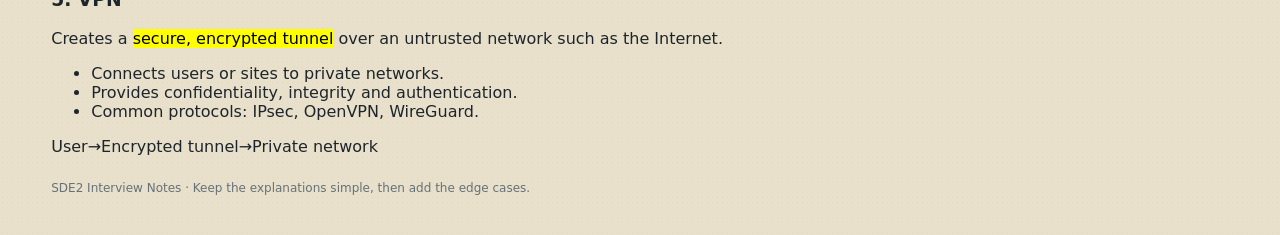
==== commit 733580e9: "refactor: simplify SDE2 notes site with text figures and tables" ====
--- a/index.html
+++ b/index.html
@@ -1,22 +1,39 @@
 <!doctype html>
 <html lang="en">
 <head>
-  <meta charset="utf-8" />
-  <meta name="viewport" content="width=device-width, initial-scale=1" />
-  <meta name="theme-color" content="#f7f1df" />
-  <meta name="description" content="SDE2 interview handwritten notes — system design, databases, networking and caching." />
-  <title>SDE2 Interview Notes</title>
-  <link rel="stylesheet" href="styles.css" />
+<meta charset="utf-8"><meta name="viewport" content="width=device-width,initial-scale=1">
+<meta name="description" content="SDE2 interview notes covering system design, databases, caching, clustering and networking.">
+<title>SDE2 Interview Notes</title><link rel="stylesheet" href="styles.css">
 </head>
 <body>
-<header class="site-header"><div class="brand"><span class="brand-mark">✎</span><div><h1>SDE2 Interview Notes</h1><p>Handwritten revision notebook · System Design · Distributed Systems</p></div></div><a class="github-link" href="https://github.com/darshan-at/sde2-interview-notes" target="_blank" rel="noreferrer">GitHub ↗</a></header>
-<main>
-<section class="hero"><div><span class="eyebrow">INTERVIEW REVISION NOTEBOOK</span><h2>Learn it. Sketch it. Explain it.</h2><p>Visual SDE2 revision notes in the original notebook style — blue pen, black headings, yellow highlights and hand-drawn architecture diagrams.</p></div></section>
-<section class="gallery-card"><div class="gallery-heading"><div><span class="eyebrow">ORIGINAL HANDWRITTEN PAGES</span><h2>Current notes</h2></div><span class="page-count">04 pages</span></div><button class="gallery-open" data-src="assets/notes/notes-contact.jpg" data-title="SDE2 Handwritten Notes — Current Pages"><img src="assets/notes/notes-contact.jpg" alt="Four handwritten SDE2 interview note pages" /><span>Open notebook gallery ↗</span></button><div class="topic-strip"><span>01 · Active-Passive vs Active-Active Clustering</span><span>02 · SQL vs NoSQL</span><span>03 · Cache Strategies</span><span>04 · Proxy · Reverse Proxy · Load Balancer · VPN · Firewall</span></div></section>
-<section class="quick-grid"><article><span class="tag yellow">Caching</span><h3>Cache Strategies</h3><p>Cache-aside, write-through, write-back, read-through and refresh-ahead.</p></article><article><span class="tag yellow">Databases</span><h3>SQL vs NoSQL</h3><p>Data models, sharding, replication, transactions, scalability and use cases.</p></article><article><span class="tag yellow">Clustering</span><h3>Active vs Active</h3><p>Failover, state consistency, utilization, split brain and trade-offs.</p></article><article><span class="tag yellow">Networking</span><h3>Network Building Blocks</h3><p>Proxy, reverse proxy, load balancer, firewall and VPN — visually compared.</p></article></section>
-<section class="coming-soon"><span class="scribble">✦</span><div><h3>More pages coming</h3><p>Messaging, consistency, sharding, APIs, reliability and complete system-design walkthroughs can slot into the same notebook.</p></div></section>
+<header class="topbar"><div class="container nav"><a class="brand" href="#top">SDE2 Interview Notes</a><nav><a href="#caching">Caching</a><a href="#databases">Databases</a><a href="#clustering">Clustering</a><a href="#networking">Networking</a></nav></div></header>
+<main id="top" class="container">
+<section class="intro"><p class="kicker">SYSTEM DESIGN · INTERVIEW REVISION</p><h1>Clear notes for explaining systems.</h1><p>Concise, visual revision material based on the handwritten notes. The site keeps the useful diagrams, comparisons and examples, but presents them as clean text, HTML figures and tables.</p></section>
+
+<section id="caching" class="section"><div class="section-head"><span class="num">01</span><div><h2>Cache Strategies</h2><p>Use a cache to reduce latency, backend load and bandwidth.</p></div></div>
+<div class="grid two"><article class="card"><h3>What is a cache?</h3><p>A <mark>temporary storage layer</mark> that keeps frequently accessed data so future requests can be served faster.</p><ul><li>Reduces response time by serving data from memory.</li><li>Reduces load on DB and backend services.</li><li>Improves scalability and can reduce cost.</li></ul></article><article class="card"><h3>Key terms</h3><dl class="terms"><dt>Cache Hit</dt><dd>Requested data is found in the cache.</dd><dt>Cache Miss</dt><dd>Data is not in the cache and must be fetched.</dd><dt>TTL</dt><dd>How long an item remains in the cache.</dd><dt>Eviction</dt><dd>Removing data when the cache is full.</dd><dt>Consistency</dt><dd>Keeping cache data aligned with the DB.</dd></dl></article></div>
+<div class="flow"><div>Client</div><span>→</span><div class="accent">Cache<br><small>Redis / Memcached</small></div><span>→</span><div>DB</div><p class="flow-note">Hit → return quickly · Miss → read DB → populate cache → return</p></div>
+<div class="strategy-grid"><article class="card"><h3>Cache-Aside <small>(Lazy Loading)</small></h3><ol><li>Application checks cache.</li><li>On miss, reads from DB and stores the result in cache.</li><li>On write, updates DB and invalidates cache.</li></ol><p class="good">Good default for many read-heavy systems.</p></article><article class="card"><h3>Write-Through</h3><ol><li>Write goes to cache.</li><li>Cache synchronously writes to DB.</li></ol><p class="good">Strong consistency; higher write latency.</p><p class="warning">If DB update fails, the application must also roll back the cache update.</p></article><article class="card"><h3>Write-Back <small>(Write-Behind)</small></h3><ol><li>Write to cache first.</li><li>DB is updated asynchronously later.</li></ol><p class="good">High write performance and fewer DB writes.</p><p class="warning">Cache/server failure can risk data loss; more operational complexity.</p></article><article class="card"><h3>Read-Through</h3><ol><li>Application talks to cache.</li><li>On miss, cache fetches from DB and returns the data.</li></ol><p class="good">Simplifies client logic; cache owns loading.</p></article><article class="card"><h3>Refresh-Ahead</h3><ol><li>Cache predicts that a hot item is about to expire.</li><li>It refreshes the item before expiry.</li></ol><p class="good">Useful for predictable, frequently accessed data.</p></article></div>
+<table><caption>Quick comparison</caption><thead><tr><th>Strategy</th><th>Write / Read path</th><th>Best when</th></tr></thead><tbody><tr><td>Cache-Aside</td><td>App → Cache; miss → DB</td><td>General purpose, read-heavy</td></tr><tr><td>Write-Through</td><td>Cache + DB synchronously</td><td>Consistency is important</td></tr><tr><td>Write-Back</td><td>Cache first, DB asynchronously</td><td>Write performance matters</td></tr><tr><td>Read-Through</td><td>Cache handles DB loading</td><td>You want centralized cache loading</td></tr><tr><td>Refresh-Ahead</td><td>Refresh before TTL expiry</td><td>Hot data with predictable access</td></tr></tbody></table>
+</section>
+
+<section id="databases" class="section"><div class="section-head"><span class="num">02</span><div><h2>SQL vs NoSQL</h2><p>The distinction is primarily about the <mark>data model and database paradigm</mark>, not centralized vs distributed deployment.</p></div></div>
+<div class="callout"><strong>Important:</strong> Both SQL and NoSQL databases can be deployed in centralized or distributed environments.</div>
+<div class="grid two"><article class="card"><h3>How modern SQL can be distributed</h3><p>Systems such as Google Spanner, CockroachDB, YugabyteDB and TiDB can distribute relational data across nodes while preserving a SQL interface and strong transactional guarantees.</p><ol><li><b>Partitioning / sharding:</b> split data across nodes.</li><li><b>Replication:</b> keep copies on multiple nodes.</li><li><b>Distributed query processing:</b> route work to relevant nodes and combine results.</li><li><b>Distributed transactions:</b> coordinate multi-node operations using protocols such as 2PC or consensus mechanisms.</li></ol></article><article class="card"><h3>Sharding + replication</h3><div class="diagram"><div class="box">Application (SQL)</div><div class="arrow">↓</div><div class="nodes"><div><b>Node 1</b><span>Users<br>ID 1–1000</span></div><div><b>Node 2</b><span>Users<br>ID 1001–2000</span></div><div><b>Node 3</b><span>Users<br>ID 2001–3000</span></div></div><p>Each partition can be replicated on multiple nodes.</p></div></article></div>
+<table><caption>Key differences</caption><thead><tr><th>Feature</th><th>SQL</th><th>NoSQL</th></tr></thead><tbody><tr><td>Data model</td><td>Tables, rows and columns</td><td>Key-value, document, column, graph</td></tr><tr><td>Schema</td><td>Fixed / predefined</td><td>Flexible / dynamic</td></tr><tr><td>Query</td><td>SQL</td><td>Varies by system</td></tr><tr><td>Relationships</td><td>Strong joins and foreign keys</td><td>Often limited; denormalization is common</td></tr><tr><td>Transactions</td><td>ACID</td><td>Varies; often designed around availability and eventual consistency</td></tr><tr><td>Traditional scaling</td><td>Often vertical</td><td>Often horizontal</td></tr><tr><td>Modern scaling</td><td>Can scale horizontally using sharding + replication</td><td>Designed for horizontal scale</td></tr><tr><td>Best for</td><td>Structured data, complex queries, transactions, consistency</td><td>Large scale, high throughput, flexible schema</td></tr><tr><td>Examples</td><td>MySQL, PostgreSQL, Oracle, Spanner, CockroachDB</td><td>MongoDB, Cassandra, Redis, DynamoDB, CouchDB, Neo4j</td></tr></tbody></table>
+<div class="grid two"><div class="card"><h3>Use SQL when</h3><ul><li>Data is structured and relational.</li><li>Complex queries and joins are required.</li><li>ACID transactions and consistency are critical.</li><li>Examples: banking, ERP, inventory, reporting.</li></ul></div><div class="card"><h3>Use NoSQL when</h3><ul><li>Data is unstructured or semi-structured.</li><li>High scalability and availability are priorities.</li><li>Large volumes of distributed data are expected.</li><li>Examples: social media, IoT, real-time analytics, caching.</li></ul></div></div>
+</section>
+
+<section id="clustering" class="section"><div class="section-head"><span class="num">03</span><div><h2>Active-Passive vs Active-Active Clustering</h2><p>A cluster is a group of servers working together to provide a service.</p></div></div>
+<div class="grid two"><article class="card"><h3>Active-Passive</h3><ul><li>One server/group is active and handles traffic.</li><li>Another is passive (standby) and normally serves no production traffic.</li><li>If active fails, passive is promoted.</li></ul><div class="mini-flow"><span>Load Balancer</span><b>→</b><span class="active">Active A</span><b>or</b><span>Passive B</span></div><h4>How does passive know?</h4><p>A health monitor checks heartbeats or health endpoints. If heartbeats stop, the system detects failure and promotes B.</p></article><article class="card"><h3>Active-Active</h3><ul><li>Both servers are active and serve traffic.</li><li>Load balancer distributes requests.</li><li>If one fails, traffic is redistributed to the other — no promotion step.</li></ul><div class="mini-flow"><span>Load Balancer</span><b>→</b><span class="active">Server A</span><b>+</b><span class="active">Server B</span></div><h4>Big challenge: state consistency</h4><p>If both servers independently maintain mutable state, concurrent writes can produce inconsistent views.</p></article></div>
+<div class="example"><strong>Example:</strong> A and B both start with balance ₹1000. A processes a ₹200 withdrawal and thinks ₹800 remains, while B still thinks ₹1000 remains. Shared state or a carefully designed consistency mechanism is required.</div>
+<div class="grid two"><article class="card"><h3>Advantages / disadvantages</h3><table><thead><tr><th>Active-Passive</th><th>Active-Active</th></tr></thead><tbody><tr><td>Simpler consistency; single writer</td><td>Higher resource utilization</td></tr><tr><td>Easier failure management</td><td>Better availability without promotion</td></tr><tr><td>Standby capacity is underutilized</td><td>State and multi-writer conflicts are harder</td></tr><tr><td>Failover downtime is possible</td><td>Requires careful idempotency, locking, versioning, etc.</td></tr></tbody></table></article><article class="card"><h3>State management</h3><p>Prefer application servers to be <b>stateless</b>. Store shared state in systems such as a database, Redis, or another external durable store.</p><div class="state-diagram"><span>DB / Redis / Storage</span><div><b>↙</b><b>↘</b></div><span>A</span><span>B</span></div></article></div>
+<div class="callout danger"><strong>Split brain:</strong> During a network partition, both nodes may believe the other is down and become active. If both accept writes, data corruption or inconsistency can occur. Use quorum, fencing, leader election or another mechanism appropriate to the system.</div>
+</section>
+
+<section id="networking" class="section"><div class="section-head"><span class="num">04</span><div><h2>Proxy, Reverse Proxy, Load Balancer, VPN & Firewall</h2><p>Five networking building blocks that are easy to mix up in interviews.</p></div></div>
+<div class="network-grid"><article class="card"><h3>1. Proxy (Forward Proxy)</h3><p>Sits between the <b>client</b> and destination server and acts on behalf of the client.</p><ul><li>Hides client identity from the destination.</li><li>Security, monitoring, caching and access control.</li><li>Can block unwanted websites.</li></ul><div class="path"><span>Client</span>→<span class="accent">Proxy</span>→<span>Internet</span></div></article><article class="card"><h3>2. Reverse Proxy</h3><p>Sits in front of <b>backend servers</b> and acts on their behalf.</p><ul><li>Hides backend servers from clients.</li><li>Can terminate SSL/TLS.</li><li>Routes by URL, host, headers, etc.</li><li>Can provide caching, compression and authentication.</li></ul><div class="path"><span>Client</span>→<span class="accent">Reverse Proxy</span>→<span>Servers</span></div></article><article class="card"><h3>3. Load Balancer</h3><p>Distributes incoming traffic across multiple healthy backend servers.</p><ul><li>Improves availability and scalability.</li><li>Prevents one server from becoming overloaded.</li><li>Performs health checks.</li><li>Algorithms include Round Robin, Least Connections, IP Hash and Weighted Round Robin.</li></ul></article><article class="card"><h3>4. Firewall</h3><p>Controls incoming and outgoing network traffic using security rules.</p><ul><li>Barrier between trusted and untrusted networks.</li><li>Can filter by IP, port and protocol.</li><li>Types include network firewall, host-based firewall, stateful firewall and NGFW.</li></ul></article><article class="card"><h3>5. VPN</h3><p>Creates a <mark>secure, encrypted tunnel</mark> over an untrusted network such as the Internet.</p><ul><li>Connects users or sites to private networks.</li><li>Provides confidentiality, integrity and authentication.</li><li>Common protocols: IPsec, OpenVPN, WireGuard.</li></ul><div class="path"><span>User</span>→<span class="accent">Encrypted tunnel</span>→<span>Private network</span></div></article></div>
+</section>
 </main>
-<footer><span>Made for SDE2 interview revision</span><span>Keep the diagrams close. They make explanations easier.</span></footer>
-<div class="modal" id="modal" aria-hidden="true"><div class="modal-backdrop" data-close></div><div class="modal-panel" role="dialog" aria-modal="true" aria-labelledby="modal-title"><button class="modal-close" data-close aria-label="Close">×</button><h2 id="modal-title">Note</h2><div class="modal-image-wrap"><img id="modal-image" alt="" /><div class="modal-fallback">The note image could not be loaded.</div></div></div></div>
-<script>const m=document.querySelector('#modal'),i=document.querySelector('#modal-image'),t=document.querySelector('#modal-title');document.querySelectorAll('[data-src]').forEach(b=>b.addEventListener('click',()=>{m.classList.add('open');m.setAttribute('aria-hidden','false');i.src=b.dataset.src;i.alt=b.dataset.title;t.textContent=b.dataset.title;document.body.style.overflow='hidden'}));function close(){m.classList.remove('open');m.setAttribute('aria-hidden','true');i.removeAttribute('src');document.body.style.overflow=''}document.querySelectorAll('[data-close]').forEach(x=>x.addEventListener('click',close));document.addEventListener('keydown',e=>e.key==='Escape'&&close());</script>
+<footer><div class="container">SDE2 Interview Notes · Keep the explanations simple, then add the edge cases.</div></footer>
 </body></html>
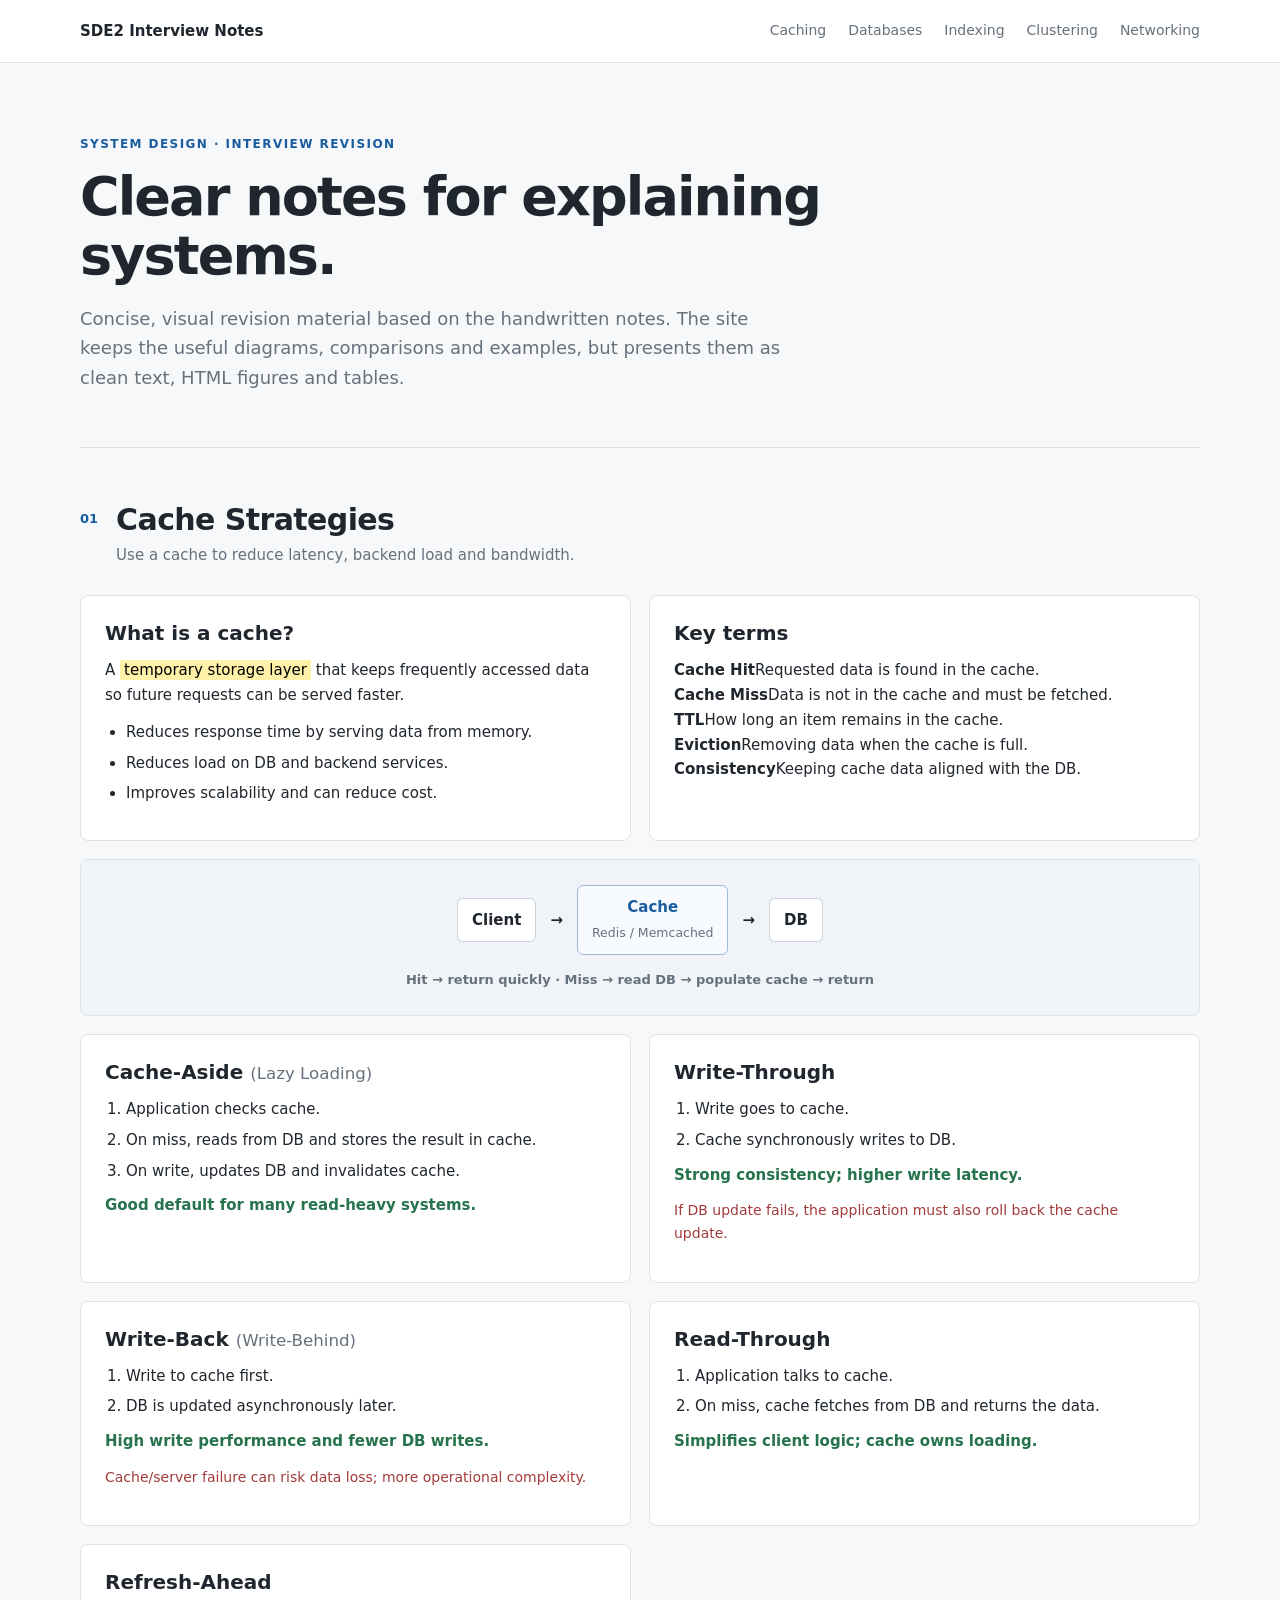
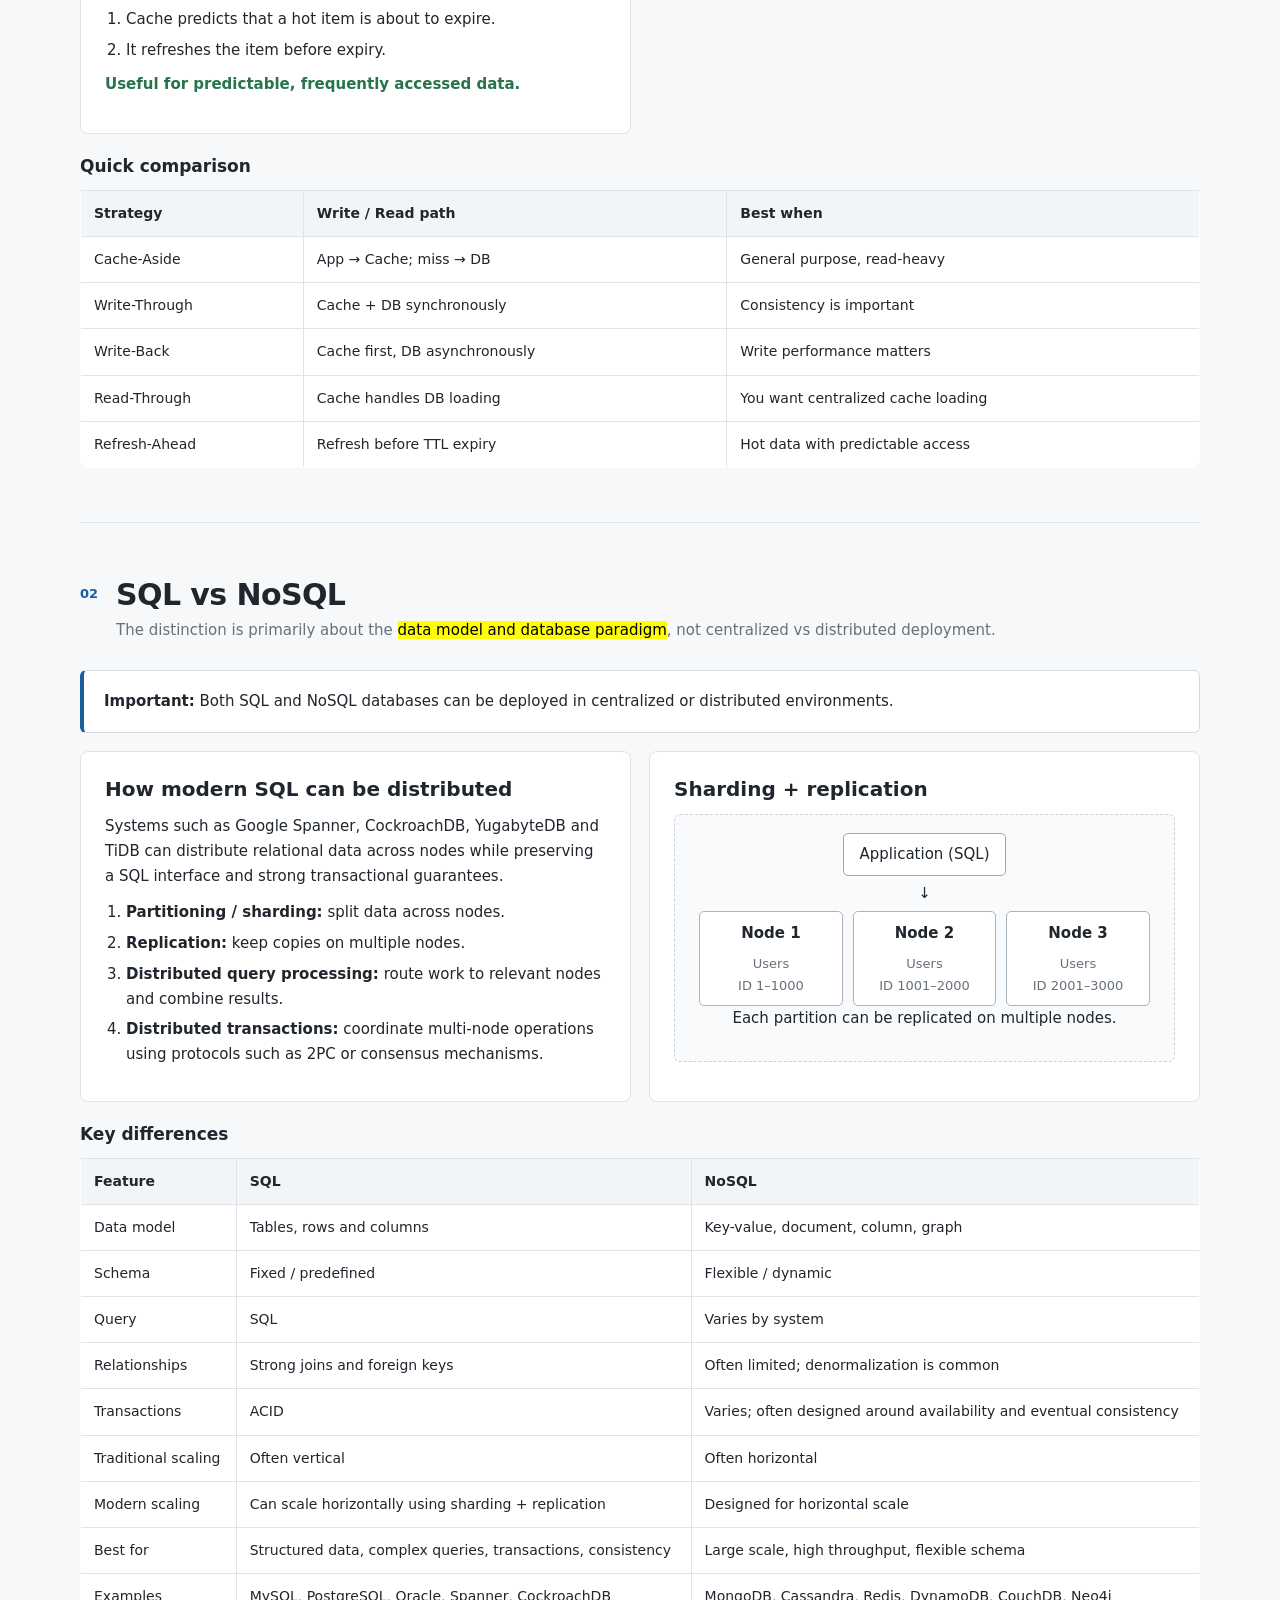
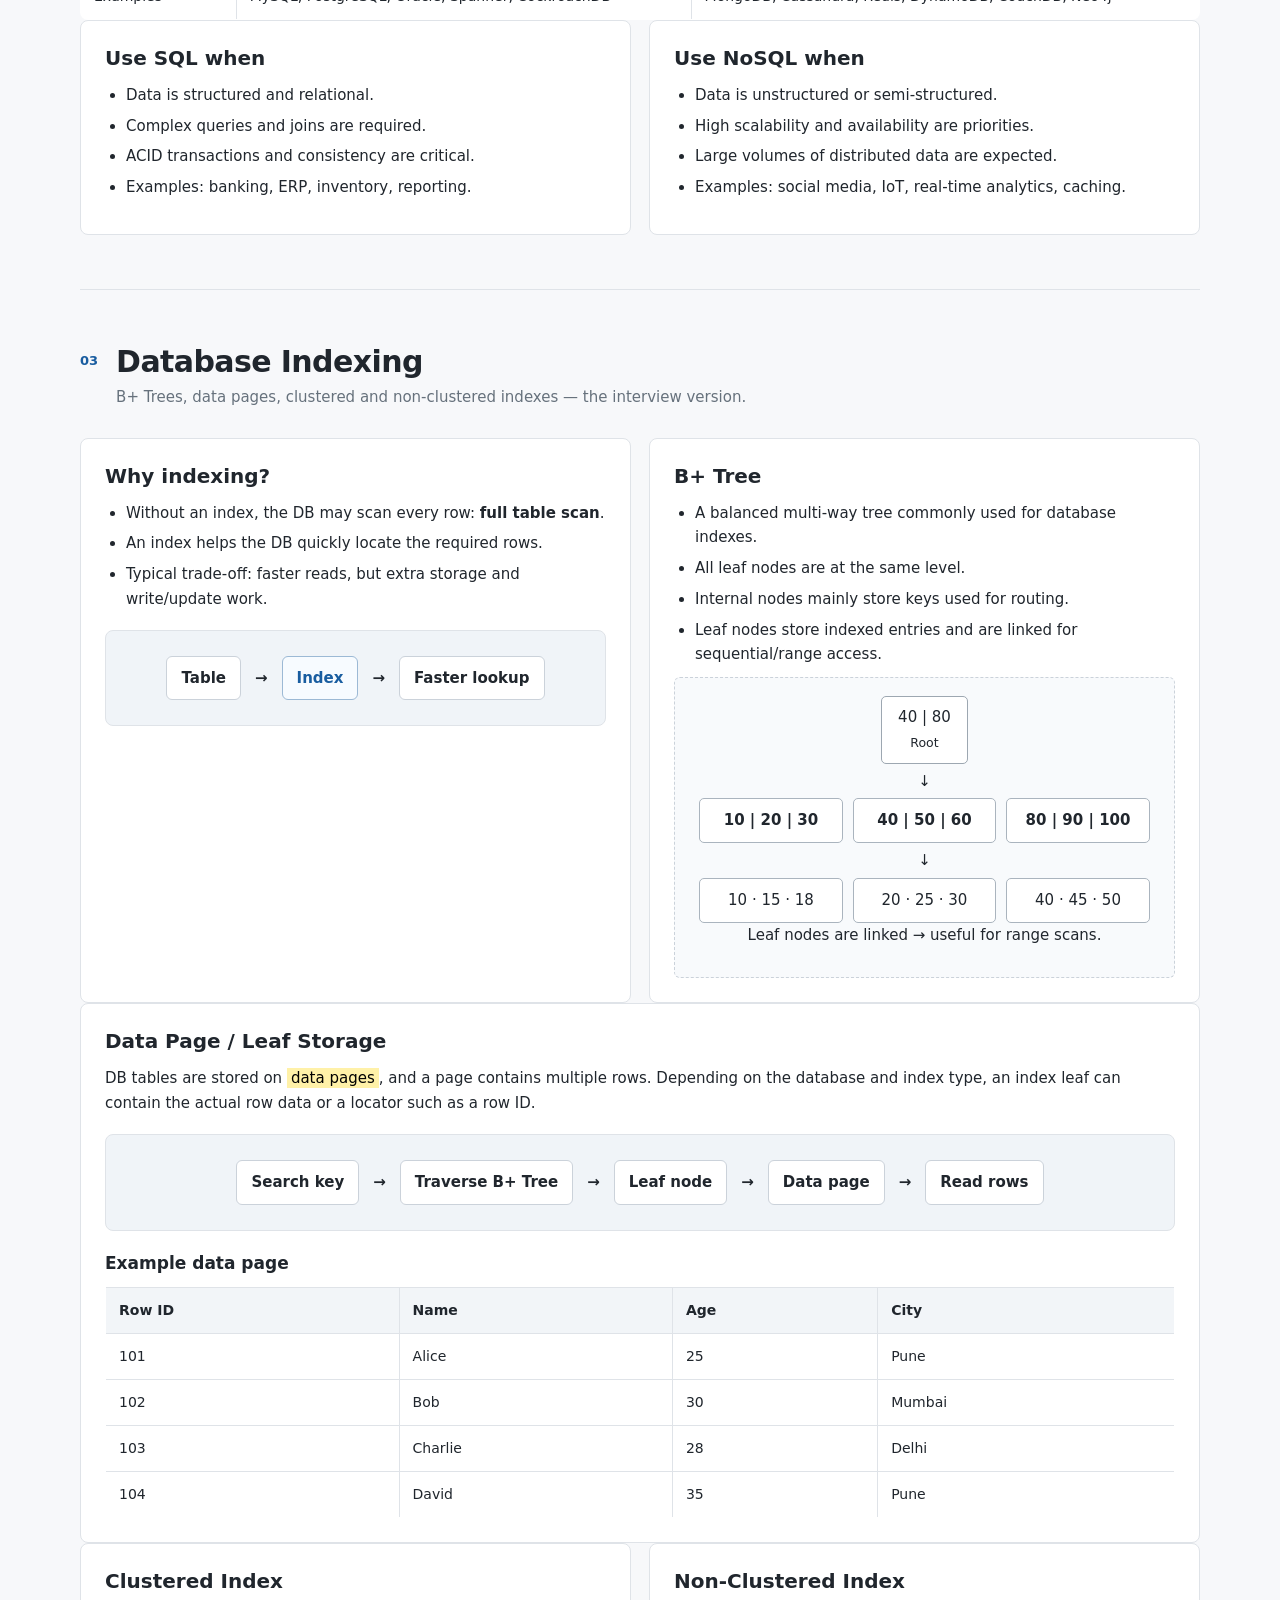
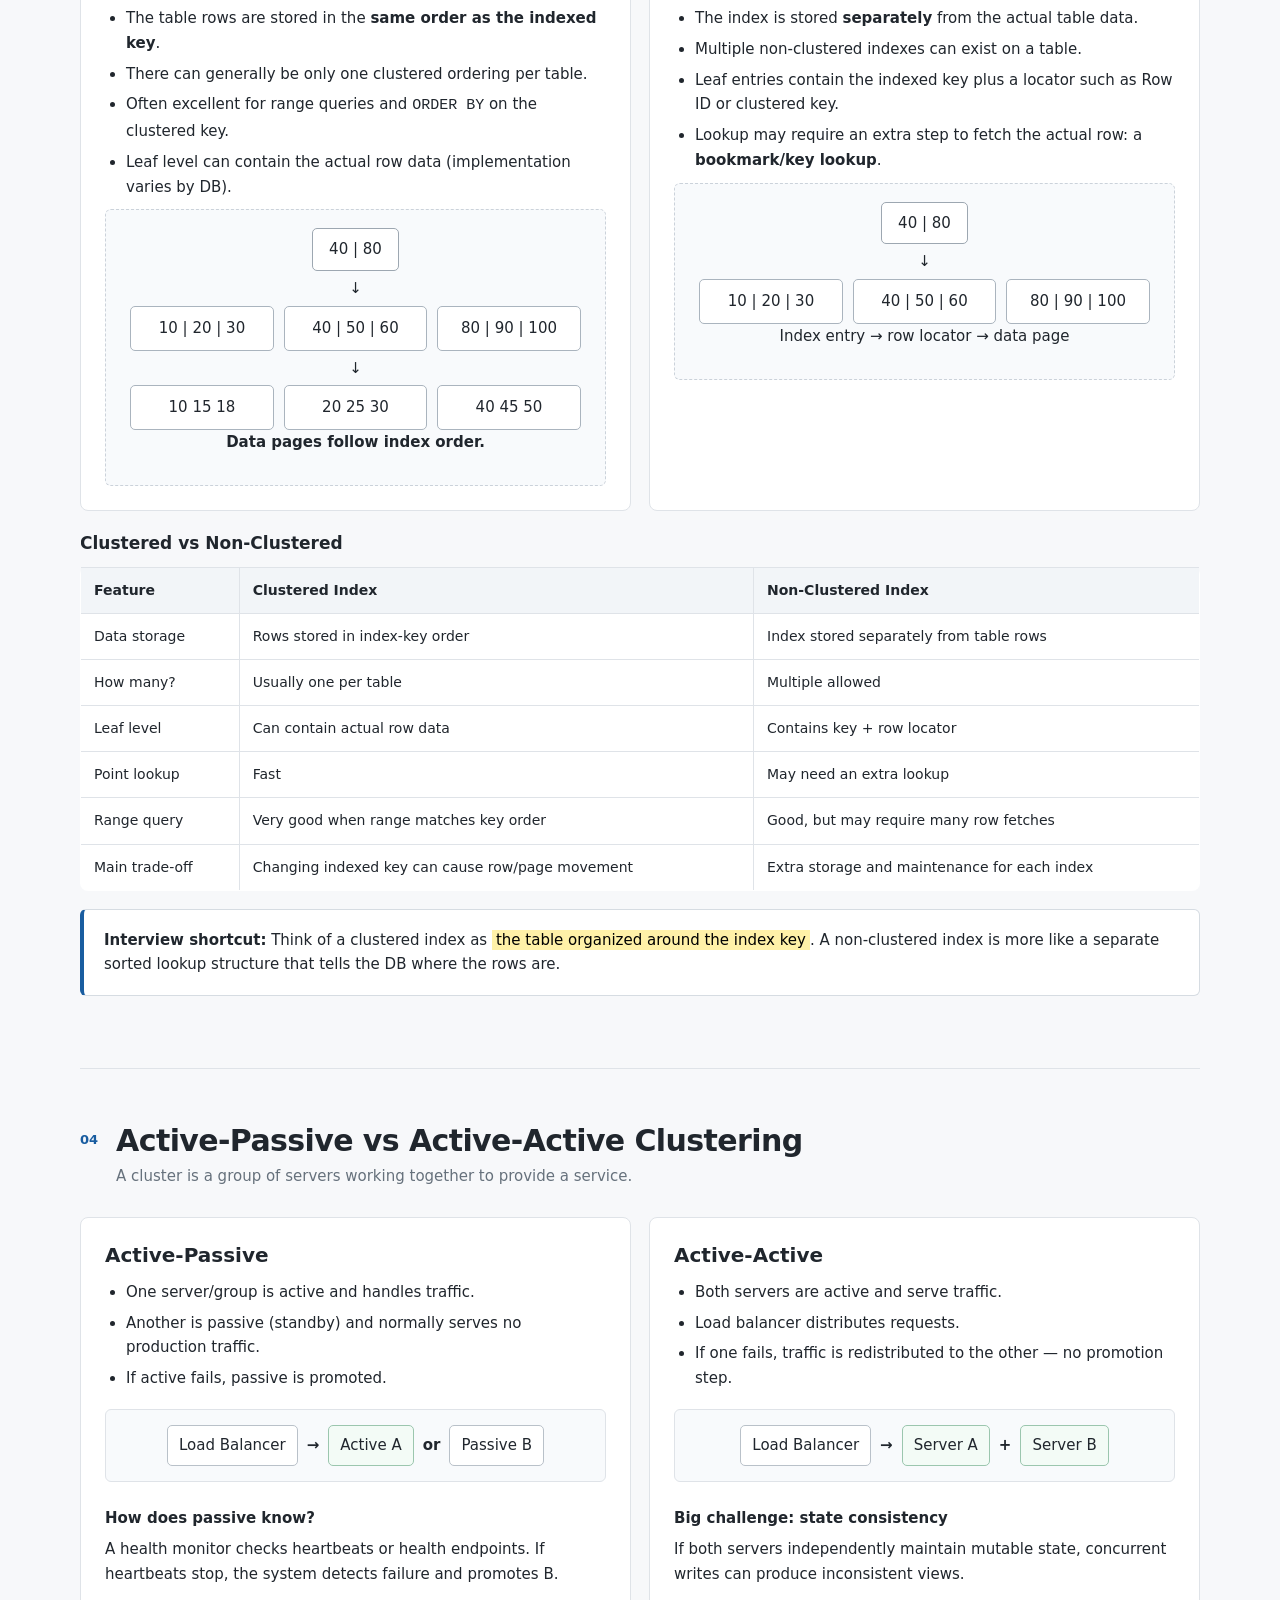
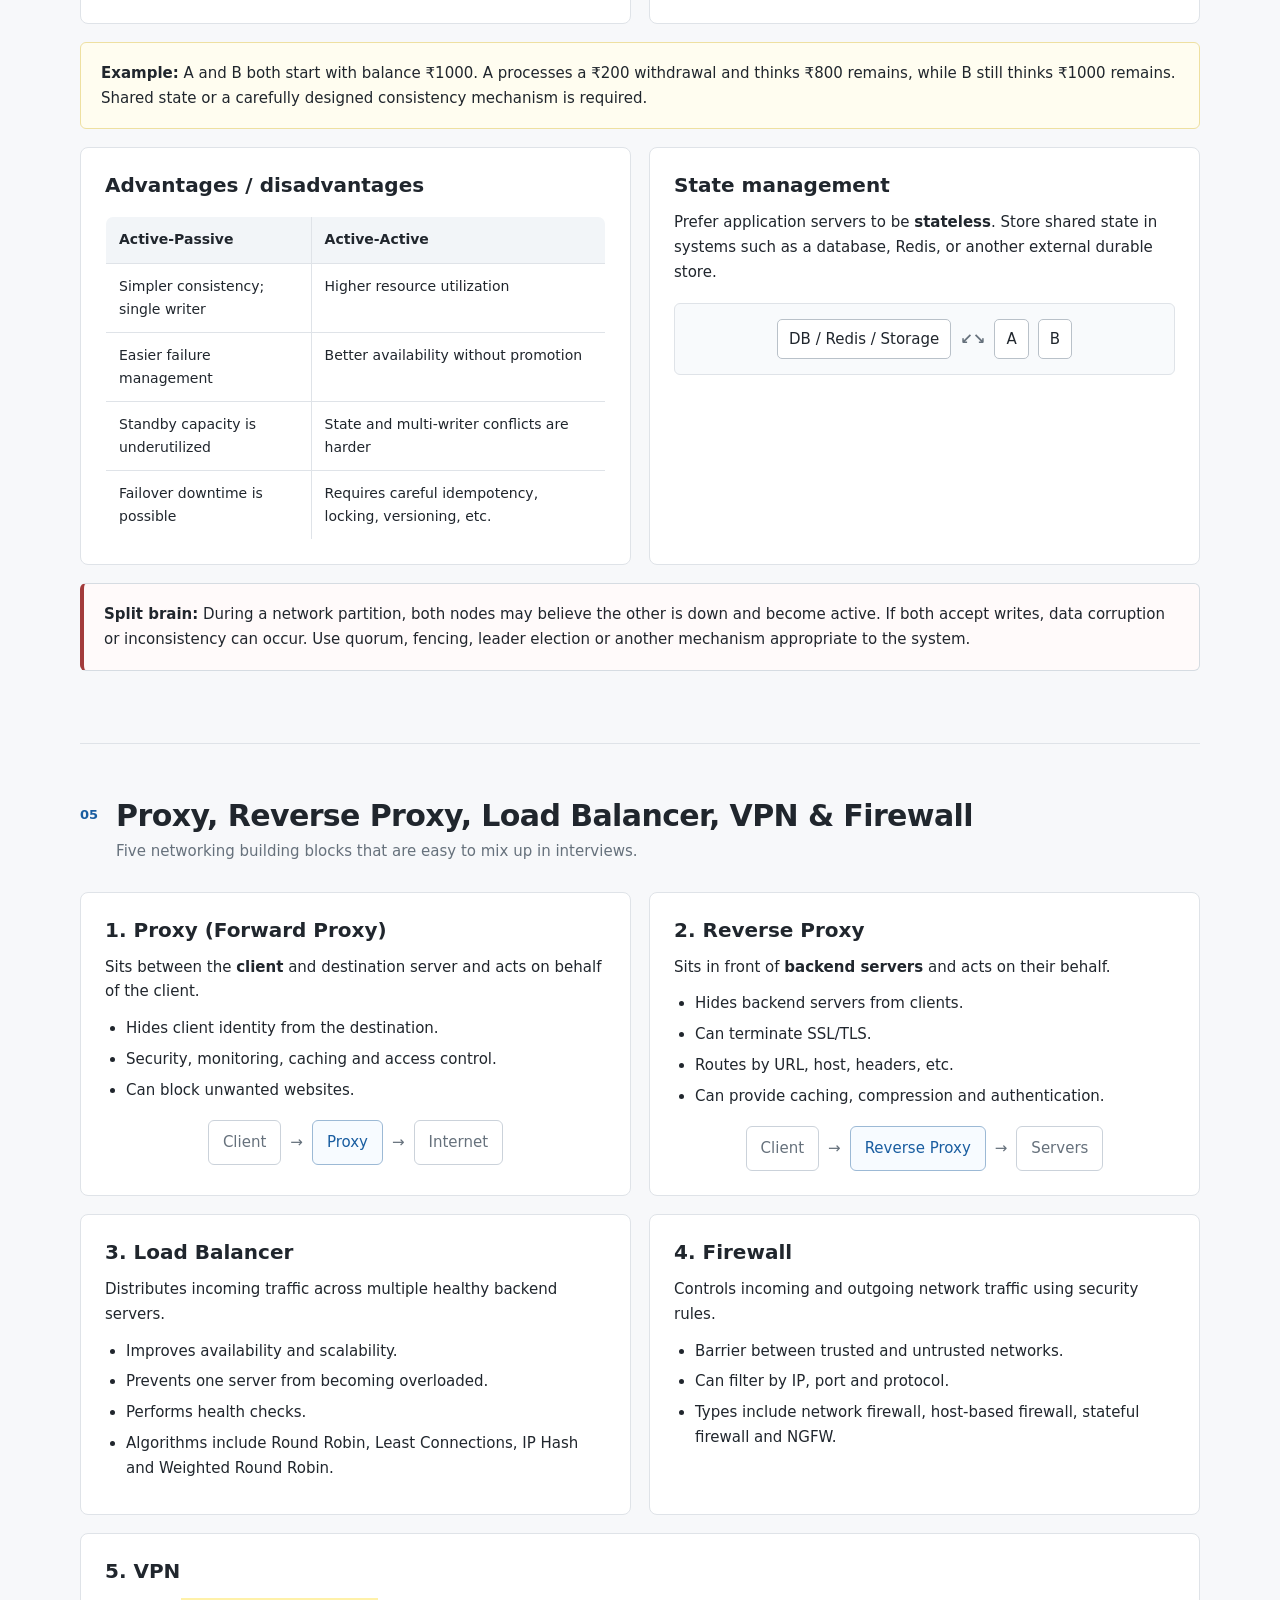
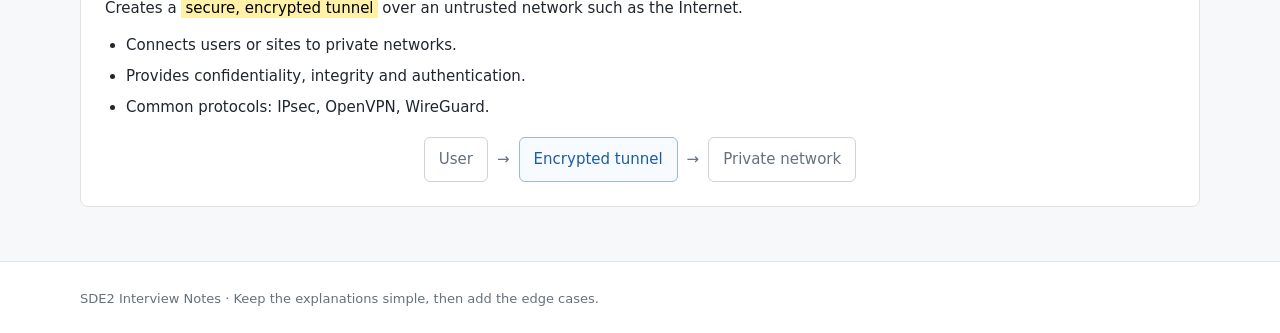
==== commit 7501d436: "Add database indexing notes" ====
--- a/index.html
+++ b/index.html
@@ -6,7 +6,7 @@
 <title>SDE2 Interview Notes</title><link rel="stylesheet" href="styles.css">
 </head>
 <body>
-<header class="topbar"><div class="container nav"><a class="brand" href="#top">SDE2 Interview Notes</a><nav><a href="#caching">Caching</a><a href="#databases">Databases</a><a href="#clustering">Clustering</a><a href="#networking">Networking</a></nav></div></header>
+<header class="topbar"><div class="container nav"><a class="brand" href="#top">SDE2 Interview Notes</a><nav><a href="#caching">Caching</a><a href="#databases">Databases</a><a href="#indexing">Indexing</a><a href="#clustering">Clustering</a><a href="#networking">Networking</a></nav></div></header>
 <main id="top" class="container">
 <section class="intro"><p class="kicker">SYSTEM DESIGN · INTERVIEW REVISION</p><h1>Clear notes for explaining systems.</h1><p>Concise, visual revision material based on the handwritten notes. The site keeps the useful diagrams, comparisons and examples, but presents them as clean text, HTML figures and tables.</p></section>
 
@@ -24,14 +24,22 @@
 <div class="grid two"><div class="card"><h3>Use SQL when</h3><ul><li>Data is structured and relational.</li><li>Complex queries and joins are required.</li><li>ACID transactions and consistency are critical.</li><li>Examples: banking, ERP, inventory, reporting.</li></ul></div><div class="card"><h3>Use NoSQL when</h3><ul><li>Data is unstructured or semi-structured.</li><li>High scalability and availability are priorities.</li><li>Large volumes of distributed data are expected.</li><li>Examples: social media, IoT, real-time analytics, caching.</li></ul></div></div>
 </section>
 
-<section id="clustering" class="section"><div class="section-head"><span class="num">03</span><div><h2>Active-Passive vs Active-Active Clustering</h2><p>A cluster is a group of servers working together to provide a service.</p></div></div>
+<section id="indexing" class="section"><div class="section-head"><span class="num">03</span><div><h2>Database Indexing</h2><p>B+ Trees, data pages, clustered and non-clustered indexes — the interview version.</p></div></div>
+<div class="grid two"><article class="card"><h3>Why indexing?</h3><ul><li>Without an index, the DB may scan every row: <b>full table scan</b>.</li><li>An index helps the DB quickly locate the required rows.</li><li>Typical trade-off: faster reads, but extra storage and write/update work.</li></ul><div class="flow"><div>Table</div><span>→</span><div class="accent">Index</div><span>→</span><div>Faster lookup</div></div></article><article class="card"><h3>B+ Tree</h3><ul><li>A balanced multi-way tree commonly used for database indexes.</li><li>All leaf nodes are at the same level.</li><li>Internal nodes mainly store keys used for routing.</li><li>Leaf nodes store indexed entries and are linked for sequential/range access.</li></ul><div class="diagram"><div class="box">40 | 80<br><small>Root</small></div><div class="arrow">↓</div><div class="nodes"><div><b>10 | 20 | 30</b></div><div><b>40 | 50 | 60</b></div><div><b>80 | 90 | 100</b></div></div><div class="arrow">↓</div><div class="nodes"><div>10 · 15 · 18</div><div>20 · 25 · 30</div><div>40 · 45 · 50</div></div><p>Leaf nodes are linked → useful for range scans.</p></div></article></div>
+<div class="card"><h3>Data Page / Leaf Storage</h3><p>DB tables are stored on <mark>data pages</mark>, and a page contains multiple rows. Depending on the database and index type, an index leaf can contain the actual row data or a locator such as a row ID.</p><div class="flow"><div>Search key</div><span>→</span><div>Traverse B+ Tree</div><span>→</span><div>Leaf node</div><span>→</span><div>Data page</div><span>→</span><div>Read rows</div></div><table><caption>Example data page</caption><thead><tr><th>Row ID</th><th>Name</th><th>Age</th><th>City</th></tr></thead><tbody><tr><td>101</td><td>Alice</td><td>25</td><td>Pune</td></tr><tr><td>102</td><td>Bob</td><td>30</td><td>Mumbai</td></tr><tr><td>103</td><td>Charlie</td><td>28</td><td>Delhi</td></tr><tr><td>104</td><td>David</td><td>35</td><td>Pune</td></tr></tbody></table></div>
+<div class="grid two"><article class="card"><h3>Clustered Index</h3><ul><li>The table rows are stored in the <b>same order as the indexed key</b>.</li><li>There can generally be only one clustered ordering per table.</li><li>Often excellent for range queries and <code>ORDER BY</code> on the clustered key.</li><li>Leaf level can contain the actual row data (implementation varies by DB).</li></ul><div class="diagram"><div class="box">40 | 80</div><div class="arrow">↓</div><div class="nodes"><div>10 | 20 | 30</div><div>40 | 50 | 60</div><div>80 | 90 | 100</div></div><div class="arrow">↓</div><div class="nodes"><div>10 15 18</div><div>20 25 30</div><div>40 45 50</div></div><p><b>Data pages follow index order.</b></p></div></article><article class="card"><h3>Non-Clustered Index</h3><ul><li>The index is stored <b>separately</b> from the actual table data.</li><li>Multiple non-clustered indexes can exist on a table.</li><li>Leaf entries contain the indexed key plus a locator such as Row ID or clustered key.</li><li>Lookup may require an extra step to fetch the actual row: a <b>bookmark/key lookup</b>.</li></ul><div class="diagram"><div class="box">40 | 80</div><div class="arrow">↓</div><div class="nodes"><div>10 | 20 | 30</div><div>40 | 50 | 60</div><div>80 | 90 | 100</div></div><p>Index entry → row locator → data page</p></div></article></div>
+<table><caption>Clustered vs Non-Clustered</caption><thead><tr><th>Feature</th><th>Clustered Index</th><th>Non-Clustered Index</th></tr></thead><tbody><tr><td>Data storage</td><td>Rows stored in index-key order</td><td>Index stored separately from table rows</td></tr><tr><td>How many?</td><td>Usually one per table</td><td>Multiple allowed</td></tr><tr><td>Leaf level</td><td>Can contain actual row data</td><td>Contains key + row locator</td></tr><tr><td>Point lookup</td><td>Fast</td><td>May need an extra lookup</td></tr><tr><td>Range query</td><td>Very good when range matches key order</td><td>Good, but may require many row fetches</td></tr><tr><td>Main trade-off</td><td>Changing indexed key can cause row/page movement</td><td>Extra storage and maintenance for each index</td></tr></tbody></table>
+<div class="callout"><strong>Interview shortcut:</strong> Think of a clustered index as <mark>the table organized around the index key</mark>. A non-clustered index is more like a separate sorted lookup structure that tells the DB where the rows are.</div>
+</section>
+
+<section id="clustering" class="section"><div class="section-head"><span class="num">04</span><div><h2>Active-Passive vs Active-Active Clustering</h2><p>A cluster is a group of servers working together to provide a service.</p></div></div>
 <div class="grid two"><article class="card"><h3>Active-Passive</h3><ul><li>One server/group is active and handles traffic.</li><li>Another is passive (standby) and normally serves no production traffic.</li><li>If active fails, passive is promoted.</li></ul><div class="mini-flow"><span>Load Balancer</span><b>→</b><span class="active">Active A</span><b>or</b><span>Passive B</span></div><h4>How does passive know?</h4><p>A health monitor checks heartbeats or health endpoints. If heartbeats stop, the system detects failure and promotes B.</p></article><article class="card"><h3>Active-Active</h3><ul><li>Both servers are active and serve traffic.</li><li>Load balancer distributes requests.</li><li>If one fails, traffic is redistributed to the other — no promotion step.</li></ul><div class="mini-flow"><span>Load Balancer</span><b>→</b><span class="active">Server A</span><b>+</b><span class="active">Server B</span></div><h4>Big challenge: state consistency</h4><p>If both servers independently maintain mutable state, concurrent writes can produce inconsistent views.</p></article></div>
 <div class="example"><strong>Example:</strong> A and B both start with balance ₹1000. A processes a ₹200 withdrawal and thinks ₹800 remains, while B still thinks ₹1000 remains. Shared state or a carefully designed consistency mechanism is required.</div>
 <div class="grid two"><article class="card"><h3>Advantages / disadvantages</h3><table><thead><tr><th>Active-Passive</th><th>Active-Active</th></tr></thead><tbody><tr><td>Simpler consistency; single writer</td><td>Higher resource utilization</td></tr><tr><td>Easier failure management</td><td>Better availability without promotion</td></tr><tr><td>Standby capacity is underutilized</td><td>State and multi-writer conflicts are harder</td></tr><tr><td>Failover downtime is possible</td><td>Requires careful idempotency, locking, versioning, etc.</td></tr></tbody></table></article><article class="card"><h3>State management</h3><p>Prefer application servers to be <b>stateless</b>. Store shared state in systems such as a database, Redis, or another external durable store.</p><div class="state-diagram"><span>DB / Redis / Storage</span><div><b>↙</b><b>↘</b></div><span>A</span><span>B</span></div></article></div>
 <div class="callout danger"><strong>Split brain:</strong> During a network partition, both nodes may believe the other is down and become active. If both accept writes, data corruption or inconsistency can occur. Use quorum, fencing, leader election or another mechanism appropriate to the system.</div>
 </section>
 
-<section id="networking" class="section"><div class="section-head"><span class="num">04</span><div><h2>Proxy, Reverse Proxy, Load Balancer, VPN & Firewall</h2><p>Five networking building blocks that are easy to mix up in interviews.</p></div></div>
+<section id="networking" class="section"><div class="section-head"><span class="num">05</span><div><h2>Proxy, Reverse Proxy, Load Balancer, VPN & Firewall</h2><p>Five networking building blocks that are easy to mix up in interviews.</p></div></div>
 <div class="network-grid"><article class="card"><h3>1. Proxy (Forward Proxy)</h3><p>Sits between the <b>client</b> and destination server and acts on behalf of the client.</p><ul><li>Hides client identity from the destination.</li><li>Security, monitoring, caching and access control.</li><li>Can block unwanted websites.</li></ul><div class="path"><span>Client</span>→<span class="accent">Proxy</span>→<span>Internet</span></div></article><article class="card"><h3>2. Reverse Proxy</h3><p>Sits in front of <b>backend servers</b> and acts on their behalf.</p><ul><li>Hides backend servers from clients.</li><li>Can terminate SSL/TLS.</li><li>Routes by URL, host, headers, etc.</li><li>Can provide caching, compression and authentication.</li></ul><div class="path"><span>Client</span>→<span class="accent">Reverse Proxy</span>→<span>Servers</span></div></article><article class="card"><h3>3. Load Balancer</h3><p>Distributes incoming traffic across multiple healthy backend servers.</p><ul><li>Improves availability and scalability.</li><li>Prevents one server from becoming overloaded.</li><li>Performs health checks.</li><li>Algorithms include Round Robin, Least Connections, IP Hash and Weighted Round Robin.</li></ul></article><article class="card"><h3>4. Firewall</h3><p>Controls incoming and outgoing network traffic using security rules.</p><ul><li>Barrier between trusted and untrusted networks.</li><li>Can filter by IP, port and protocol.</li><li>Types include network firewall, host-based firewall, stateful firewall and NGFW.</li></ul></article><article class="card"><h3>5. VPN</h3><p>Creates a <mark>secure, encrypted tunnel</mark> over an untrusted network such as the Internet.</p><ul><li>Connects users or sites to private networks.</li><li>Provides confidentiality, integrity and authentication.</li><li>Common protocols: IPsec, OpenVPN, WireGuard.</li></ul><div class="path"><span>User</span>→<span class="accent">Encrypted tunnel</span>→<span>Private network</span></div></article></div>
 </section>
 </main>
--- a/styles.css
+++ b/styles.css
@@ -1 +1 @@
-:root{--paper:#f7f1df;--ink:#1d252c;--blue:#145b9a;--line:rgba(71,135,188,.22);--yellow:#ffe96a;--green:#287a51;--red:#b54b4b;--card:rgba(255,253,246,.88);--shadow:0 18px 45px rgba(55,45,25,.12)}*{box-sizing:border-box}html{scroll-behavior:smooth}body{margin:0;color:var(--ink);font-family:"Trebuchet MS",system-ui,sans-serif;background-color:#e8e0ca;background-image:radial-gradient(rgba(30,30,30,.035) .7px,transparent .7px);background-size:5px 5px}.site-header{position:sticky;top:0;z-index:20;display:flex;align-items:center;justify-content:space-between;padding:16px clamp(18px,5vw,72px);background:rgba(247,241,223,.94);backdrop-filter:blur(12px);border-bottom:1px solid rgba(28,45,58,.12)}.brand{display:flex;gap:12px;align-items:center}.brand-mark{display:grid;place-items:center;width:42px;height:42px;border:2px solid #242c31;border-radius:12px;font-size:23px;transform:rotate(-4deg);background:#fffdf3}.brand h1{font-family:Georgia,serif;font-size:20px;margin:0}.brand p{margin:2px 0 0;font-size:12px;color:#59646a}.github-link{color:var(--ink);font-weight:700;text-decoration:none;border-bottom:2px solid var(--yellow)}main{width:min(1180px,92vw);margin:0 auto}.hero{margin:34px 0 24px;padding:34px clamp(22px,4vw,48px);display:flex;justify-content:space-between;gap:30px;align-items:center;border:1px solid rgba(31,48,60,.15);box-shadow:var(--shadow);background:var(--paper);background-image:repeating-linear-gradient(to bottom,transparent 0,transparent 31px,var(--line) 32px);transform:rotate(-.2deg)}.eyebrow{font-size:11px;font-weight:900;letter-spacing:2px;color:#59646a}.hero h2{font-family:Georgia,serif;font-size:clamp(32px,5vw,54px);line-height:1;margin:10px 0 12px}.hero p{max-width:690px;color:#46545d;line-height:1.65;margin:0}.hero-doodle{white-space:nowrap;display:flex;align-items:center;gap:10px;font-family:"Comic Sans MS",cursive;color:var(--blue);transform:rotate(2deg)}.hero-doodle .highlight{background:linear-gradient(transparent 25%,var(--yellow) 25%,var(--yellow) 85%,transparent 85%);padding:5px}.gallery-card{margin:30px 0;background:var(--paper);border:1px solid rgba(31,48,60,.15);box-shadow:var(--shadow);padding:24px}.gallery-heading{display:flex;justify-content:space-between;align-items:end;margin-bottom:16px}.gallery-heading h2{font-family:Georgia,serif;font-size:30px;margin:6px 0 0}.page-count{font-family:"Comic Sans MS",cursive;color:var(--blue);font-weight:700}.gallery-open{position:relative;width:100%;padding:0;border:0;background:transparent;cursor:pointer;display:block}.gallery-open img{display:block;width:100%;height:auto;border:1px solid rgba(30,40,45,.22);box-shadow:0 10px 25px rgba(40,30,20,.14)}.gallery-open span{position:absolute;right:16px;bottom:14px;background:var(--yellow);padding:8px 12px;border-radius:4px;color:#20272b;font-weight:900}.topic-strip{display:grid;grid-template-columns:repeat(2,1fr);gap:8px;margin-top:16px;color:var(--blue);font-family:"Comic Sans MS",cursive;font-size:14px}.topic-strip span{padding:9px 12px;border-bottom:1px solid var(--line)}.quick-grid{display:grid;grid-template-columns:repeat(4,1fr);gap:16px}.quick-grid article{padding:18px;background:#fffdf4;border:1px solid rgba(35,48,55,.13);box-shadow:0 8px 22px rgba(50,40,20,.07)}.quick-grid h3{font-family:Georgia,serif;margin:10px 0 7px}.quick-grid p{margin:0;color:#536068;line-height:1.5;font-size:14px}.tag{font-weight:900;padding:4px 8px;border-radius:4px;color:#263038}.tag.yellow{background:var(--yellow)}.coming-soon{display:flex;gap:16px;align-items:flex-start;margin:42px 0;padding:24px 28px;background:#fffdf2;border-left:5px solid var(--yellow);box-shadow:0 12px 30px rgba(50,40,20,.09)}.scribble{font-size:28px}.coming-soon h3{font-family:Georgia,serif;margin:0 0 5px}.coming-soon p{margin:0;color:#536068;line-height:1.55}footer{display:flex;justify-content:space-between;gap:20px;width:min(1180px,92vw);margin:0 auto;padding:25px 0 40px;color:#667178;font-size:12px}.modal{display:none;position:fixed;inset:0;z-index:50}.modal.open{display:block}.modal-backdrop{position:absolute;inset:0;background:rgba(19,24,27,.78);backdrop-filter:blur(4px)}.modal-panel{position:relative;width:min(1100px,94vw);height:min(92vh,1000px);margin:4vh auto;background:var(--paper);padding:18px;border-radius:5px;box-shadow:0 30px 90px rgba(0,0,0,.35);overflow:auto}.modal-panel h2{font-family:Georgia,serif;margin:0 0 12px}.modal-close{position:absolute;right:14px;top:10px;width:38px;height:38px;border:0;border-radius:50%;background:#20272b;color:#fff;font-size:25px;cursor:pointer;z-index:2}.modal-image-wrap{position:relative;min-height:300px;background:#eee7d4}.modal-image-wrap img{display:block;width:100%;height:auto;max-height:78vh;object-fit:contain;margin:auto}.modal-fallback{padding:80px 30px;text-align:center;font-family:"Comic Sans MS",cursive;color:var(--blue)}code{background:#e9e1ce;padding:2px 5px}@media(max-width:850px){.quick-grid{grid-template-columns:1fr 1fr}.topic-strip{grid-template-columns:1fr}.hero-doodle{display:none}}@media(max-width:560px){.quick-grid{grid-template-columns:1fr}.site-header{padding:13px 16px}.brand p{display:none}.github-link{font-size:12px}.hero{margin-top:20px}.hero h2{font-size:35px}.gallery-card{padding:14px}.gallery-heading{align-items:start}.gallery-heading h2{font-size:25px}.gallery-open span{position:static;display:inline-block;margin-top:10px}footer{flex-direction:column}}
+:root{--bg:#f7f8fa;--surface:#fff;--text:#20262d;--muted:#66717c;--border:#dfe3e8;--blue:#195da0;--yellow:#fff1a8;--green:#26734d;--red:#a33b3b;--max:1120px}*{box-sizing:border-box}html{scroll-behavior:smooth}body{margin:0;background:var(--bg);color:var(--text);font:15px/1.65 Inter,ui-sans-serif,system-ui,-apple-system,"Segoe UI",sans-serif}.container{width:min(var(--max),calc(100% - 40px));margin:auto}.topbar{position:sticky;top:0;z-index:10;background:rgba(255,255,255,.96);border-bottom:1px solid var(--border)}.nav{height:62px;display:flex;align-items:center;justify-content:space-between;gap:24px}.brand{font-weight:750;color:var(--text);text-decoration:none}.nav nav{display:flex;gap:22px}.nav nav a{color:var(--muted);text-decoration:none;font-size:14px}.nav nav a:hover{color:var(--blue)}.intro{padding:72px 0 54px;max-width:780px}.kicker{font-size:12px;font-weight:750;letter-spacing:.12em;color:var(--blue);margin:0 0 12px}.intro h1{font-size:clamp(34px,5vw,54px);line-height:1.1;letter-spacing:-.035em;margin:0 0 18px}.intro>p:last-child{font-size:18px;color:var(--muted);max-width:720px;margin:0}.section{padding:54px 0;border-top:1px solid var(--border)}.section-head{display:flex;gap:18px;align-items:flex-start;margin-bottom:28px}.num{font-size:13px;font-weight:800;color:var(--blue);padding-top:6px}.section h2{font-size:30px;line-height:1.2;letter-spacing:-.02em;margin:0 0 5px}.section-head p{color:var(--muted);margin:0}.grid{display:grid;gap:18px}.grid.two{grid-template-columns:repeat(2,minmax(0,1fr))}.card{background:var(--surface);border:1px solid var(--border);border-radius:8px;padding:24px}.card h3{font-size:20px;line-height:1.3;margin:0 0 12px}.card h3 small{font-weight:500;color:var(--muted)}.card h4{font-size:15px;margin:24px 0 7px}.card p{margin:0 0 12px}.card ul,.card ol{padding-left:21px;margin:10px 0}.card li{margin:6px 0}.card mark,.callout mark{background:var(--yellow);padding:1px 4px}.terms{margin:0}.terms dt{font-weight:750;display:inline}.terms dd{display:inline;margin:0 0 10px}.terms dd:after{content:"";display:block}.flow{display:flex;align-items:center;justify-content:center;gap:14px;flex-wrap:wrap;background:#f0f4f8;border:1px solid var(--border);border-radius:8px;margin:18px 0;padding:25px;font-weight:650}.flow>div,.path span{background:#fff;border:1px solid #cbd2da;border-radius:6px;padding:9px 14px;text-align:center}.flow .accent,.path .accent{border-color:#9cb9d5;background:#f7fbff;color:var(--blue)}.flow small{font-weight:500;color:var(--muted)}.flow-note{flex-basis:100%;text-align:center;color:var(--muted);font-size:13px;margin:0!important}.strategy-grid{display:grid;grid-template-columns:repeat(2,minmax(0,1fr));gap:18px;margin:18px 0}.good{color:var(--green);font-weight:650}.warning{color:var(--red);font-size:14px}.callout{padding:18px 20px;border:1px solid #d6dce2;border-left:4px solid var(--blue);border-radius:6px;background:#fff;margin:18px 0}.callout.danger{border-left-color:var(--red);background:#fffafa}.diagram{text-align:center;background:#f8fafc;border:1px dashed #cbd2da;border-radius:6px;padding:18px}.diagram .box{display:inline-block;border:1px solid #9da7b1;background:#fff;border-radius:5px;padding:8px 16px}.arrow{margin:5px}.nodes{display:flex;gap:10px;justify-content:center}.nodes>div{width:31%;border:1px solid #aab4be;background:#fff;border-radius:5px;padding:9px}.nodes span{display:block;margin-top:8px;color:var(--muted);font-size:13px}.example{margin:18px 0;padding:18px 20px;background:#fffdf0;border:1px solid #eee0a1;border-radius:6px}.mini-flow,.state-diagram{display:flex;align-items:center;justify-content:center;gap:9px;flex-wrap:wrap;margin:18px 0;padding:15px;background:#f8fafc;border:1px solid var(--border);border-radius:6px}.mini-flow span,.state-diagram span{border:1px solid #b9c1c9;background:#fff;padding:7px 11px;border-radius:5px}.mini-flow .active{border-color:#9bc6ae;background:#f3fbf6}.state-diagram b{color:var(--muted)}table{width:100%;border-collapse:collapse;background:#fff;border:1px solid var(--border);border-radius:8px;overflow:hidden;margin-top:18px;font-size:14px}caption{text-align:left;font-size:17px;font-weight:750;padding:0 0 10px}th,td{padding:11px 13px;border-bottom:1px solid var(--border);border-right:1px solid var(--border);text-align:left;vertical-align:top}th{background:#f2f5f8;font-weight:750}tr:last-child td{border-bottom:0}th:last-child,td:last-child{border-right:0}.network-grid{display:grid;grid-template-columns:repeat(2,minmax(0,1fr));gap:18px}.network-grid .card:last-child{grid-column:1/-1}.path{display:flex;justify-content:center;align-items:center;gap:9px;flex-wrap:wrap;margin-top:18px;color:var(--muted)}footer{border-top:1px solid var(--border);background:#fff;color:var(--muted);padding:26px 0;font-size:13px}@media(max-width:760px){.container{width:min(var(--max),calc(100% - 28px))}.nav{height:auto;min-height:58px}.nav nav{display:none}.intro{padding:48px 0 38px}.grid.two,.strategy-grid,.network-grid{grid-template-columns:1fr}.network-grid .card:last-child{grid-column:auto}.section{padding:40px 0}.section h2{font-size:26px}.card{padding:20px}.nodes{flex-direction:column}.nodes>div{width:100%}table{display:block;overflow-x:auto;white-space:normal}}
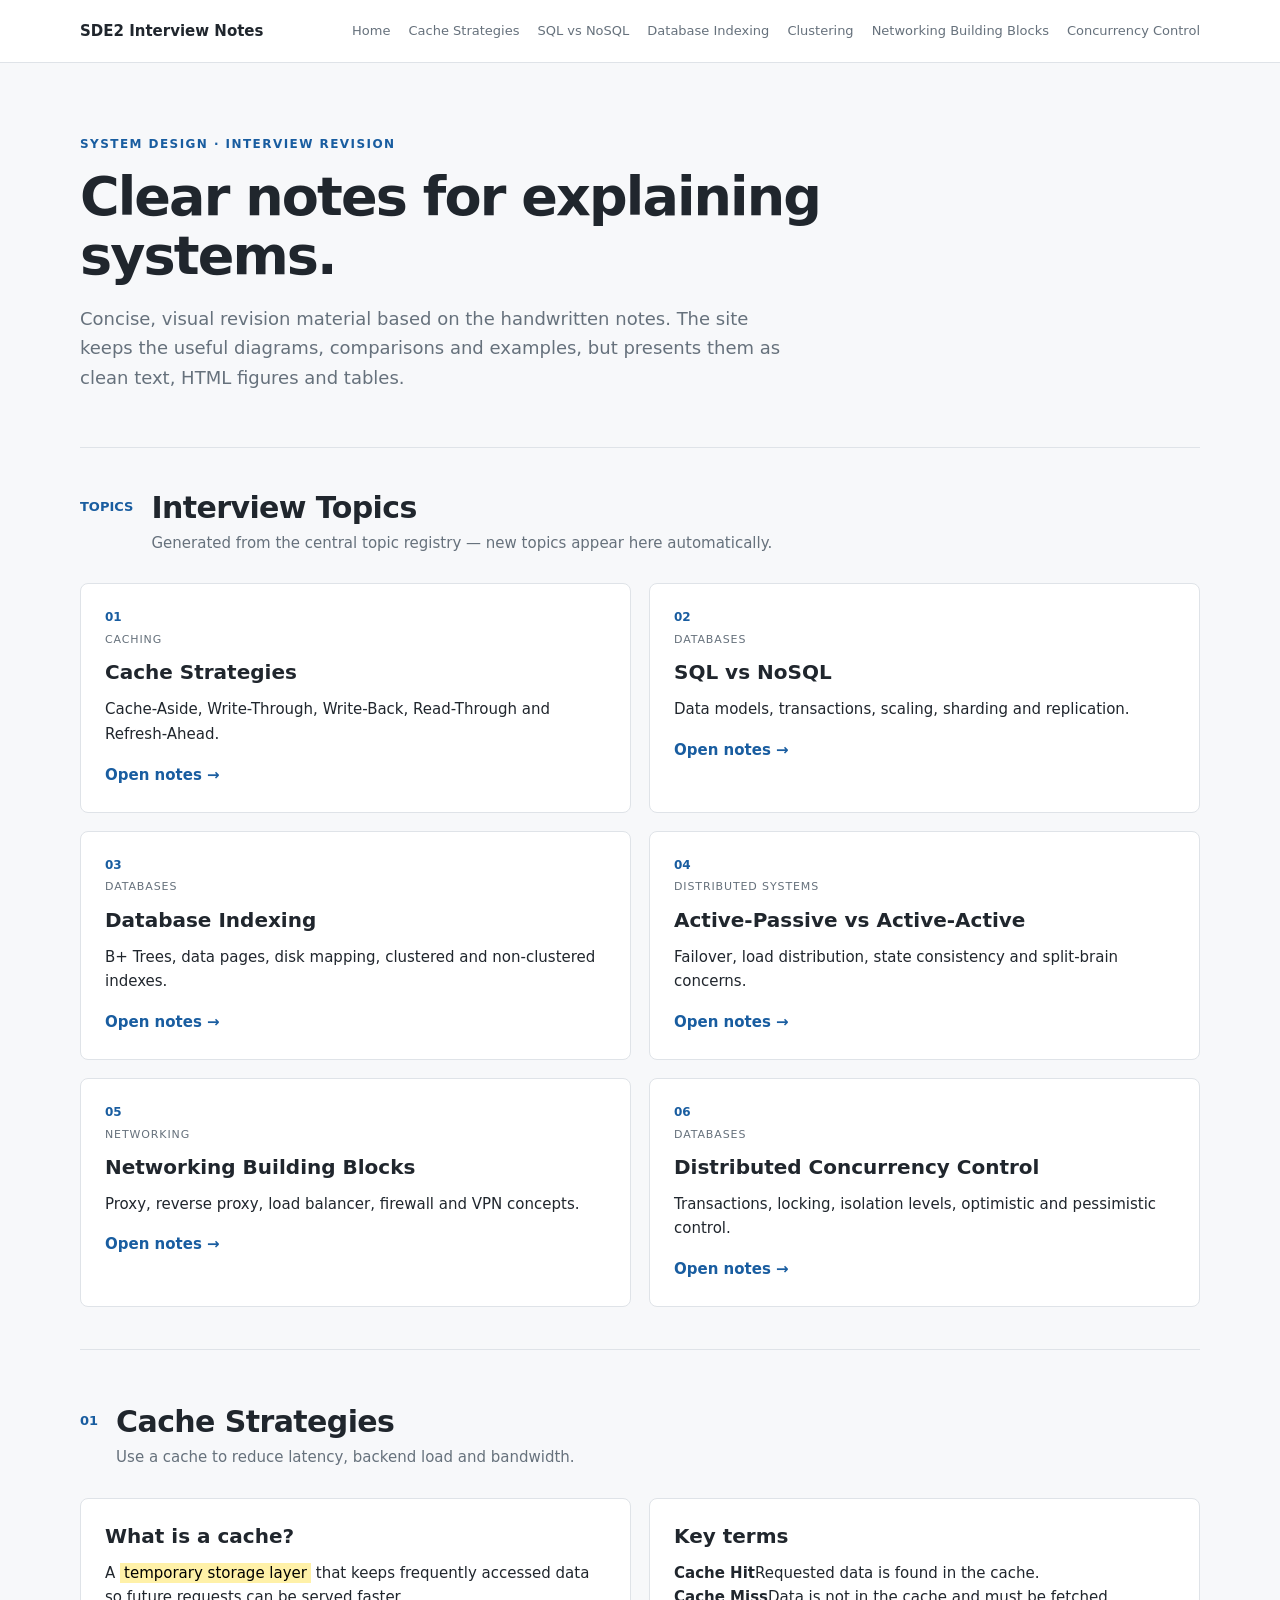
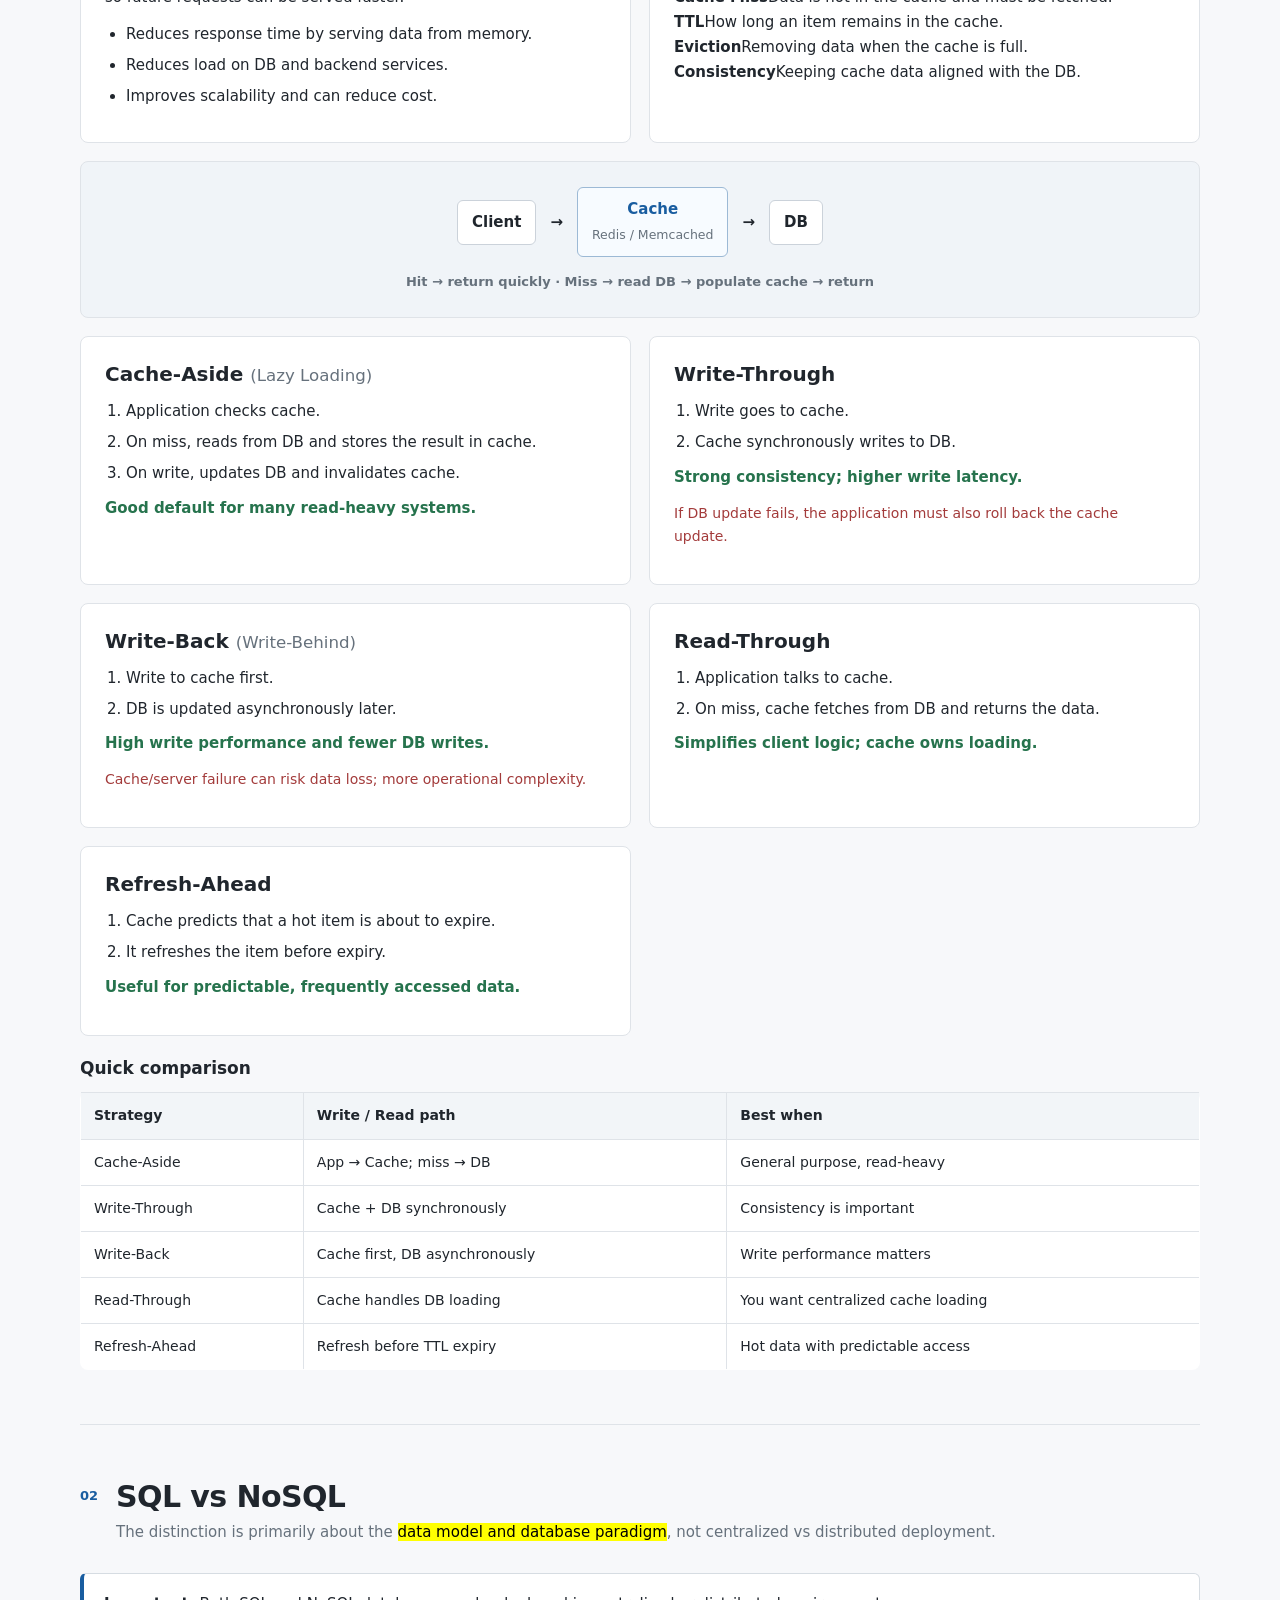
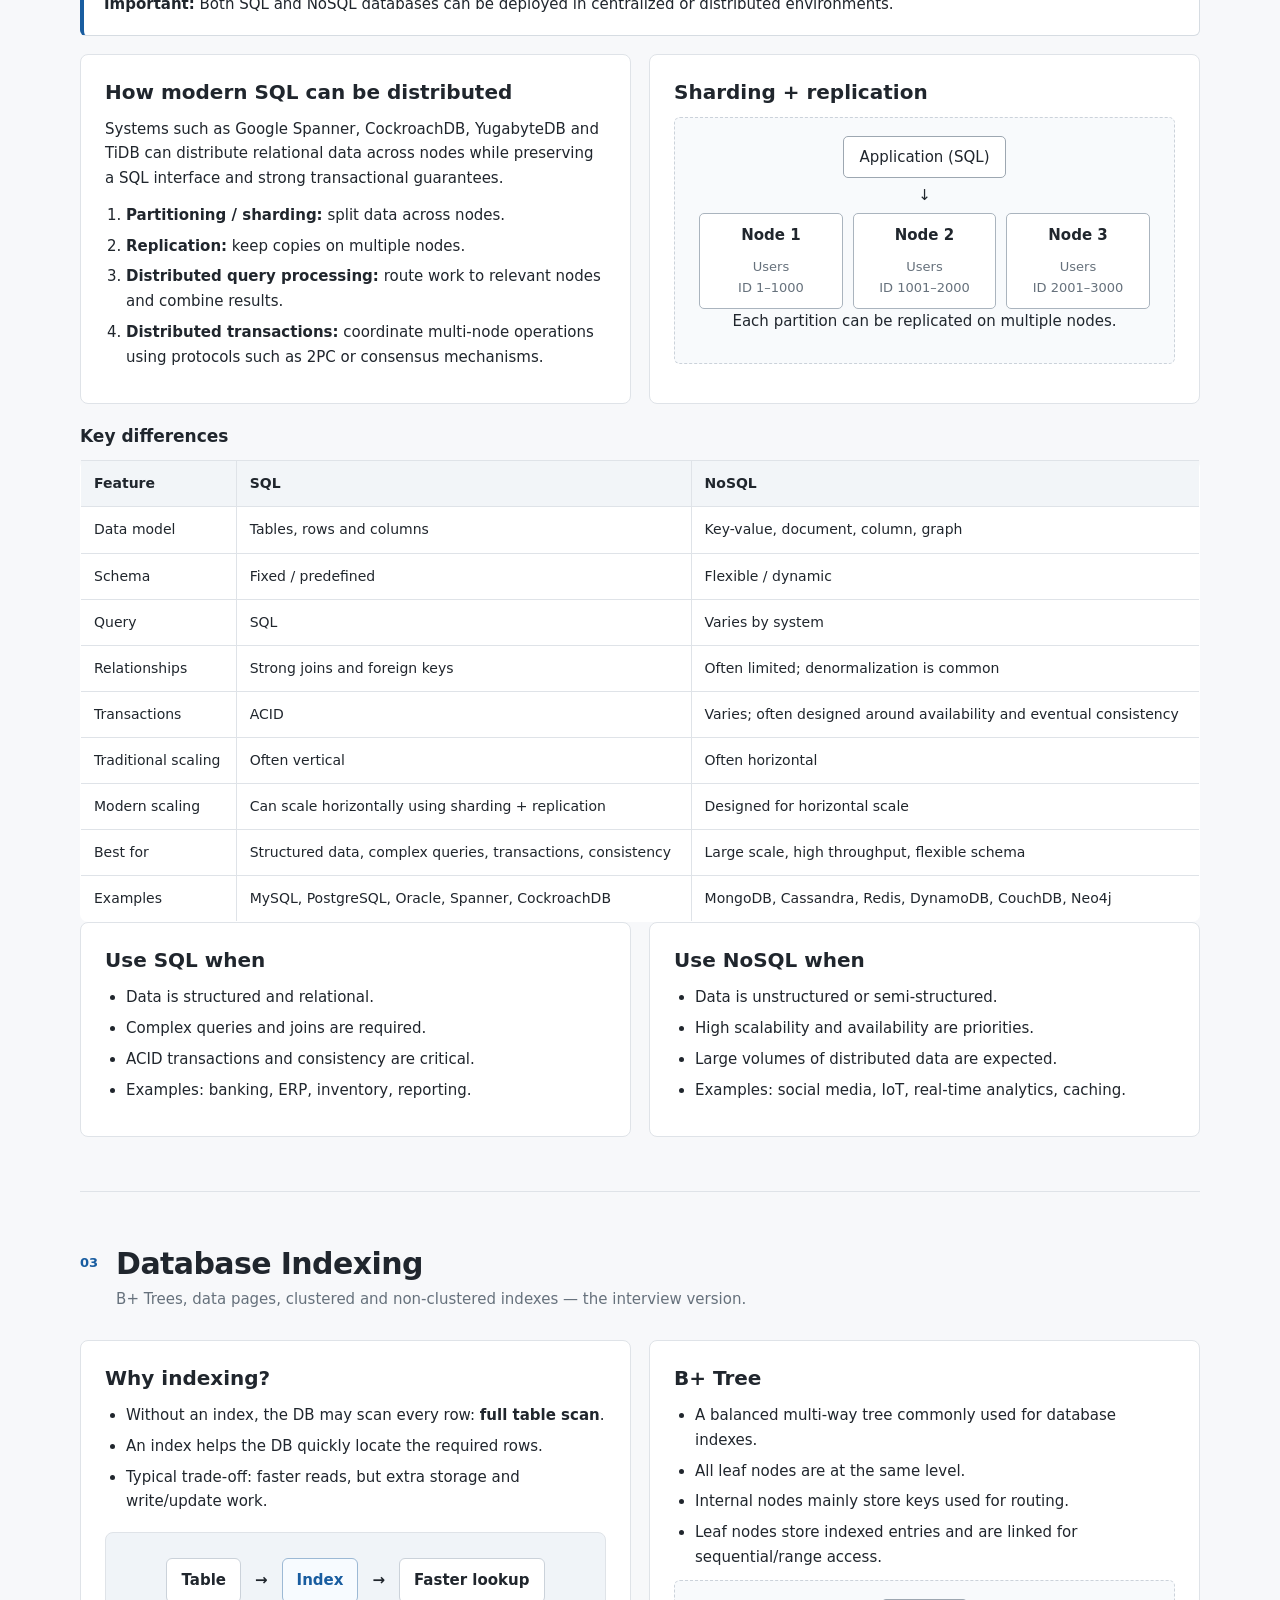
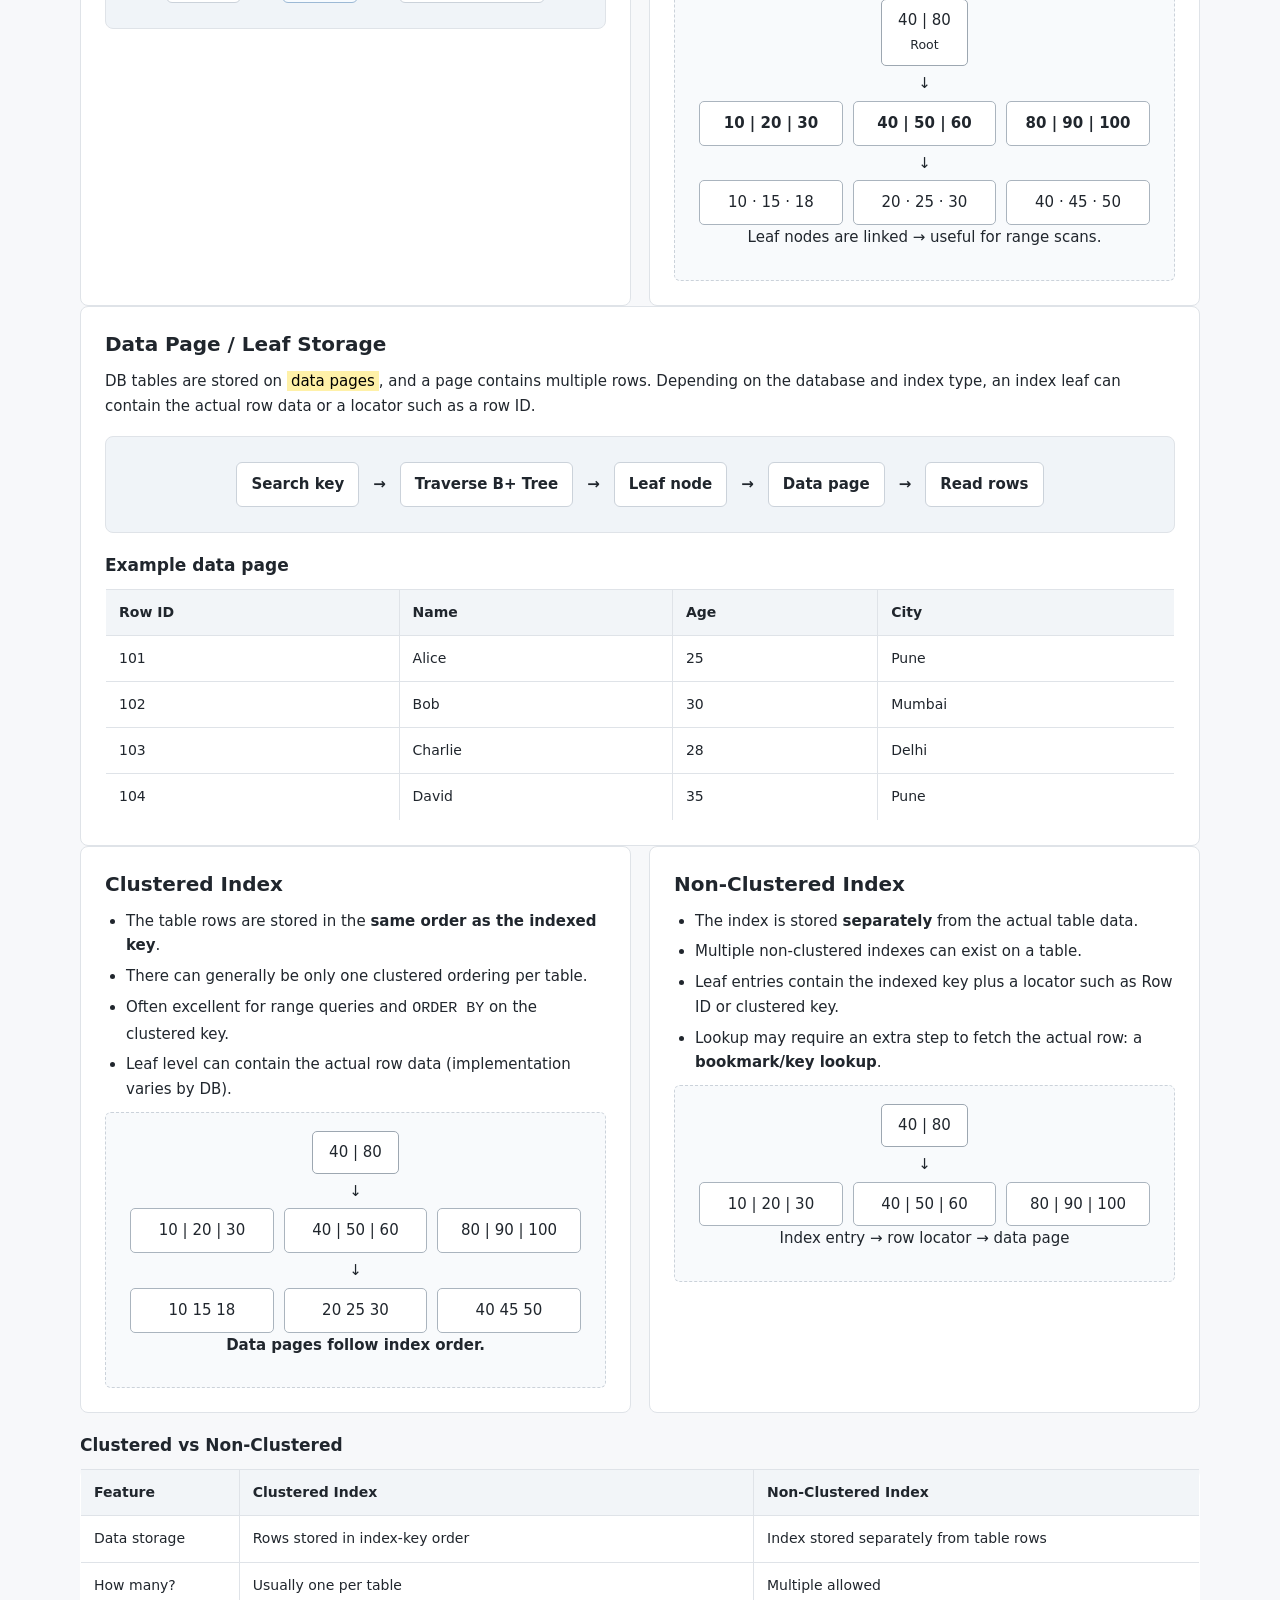
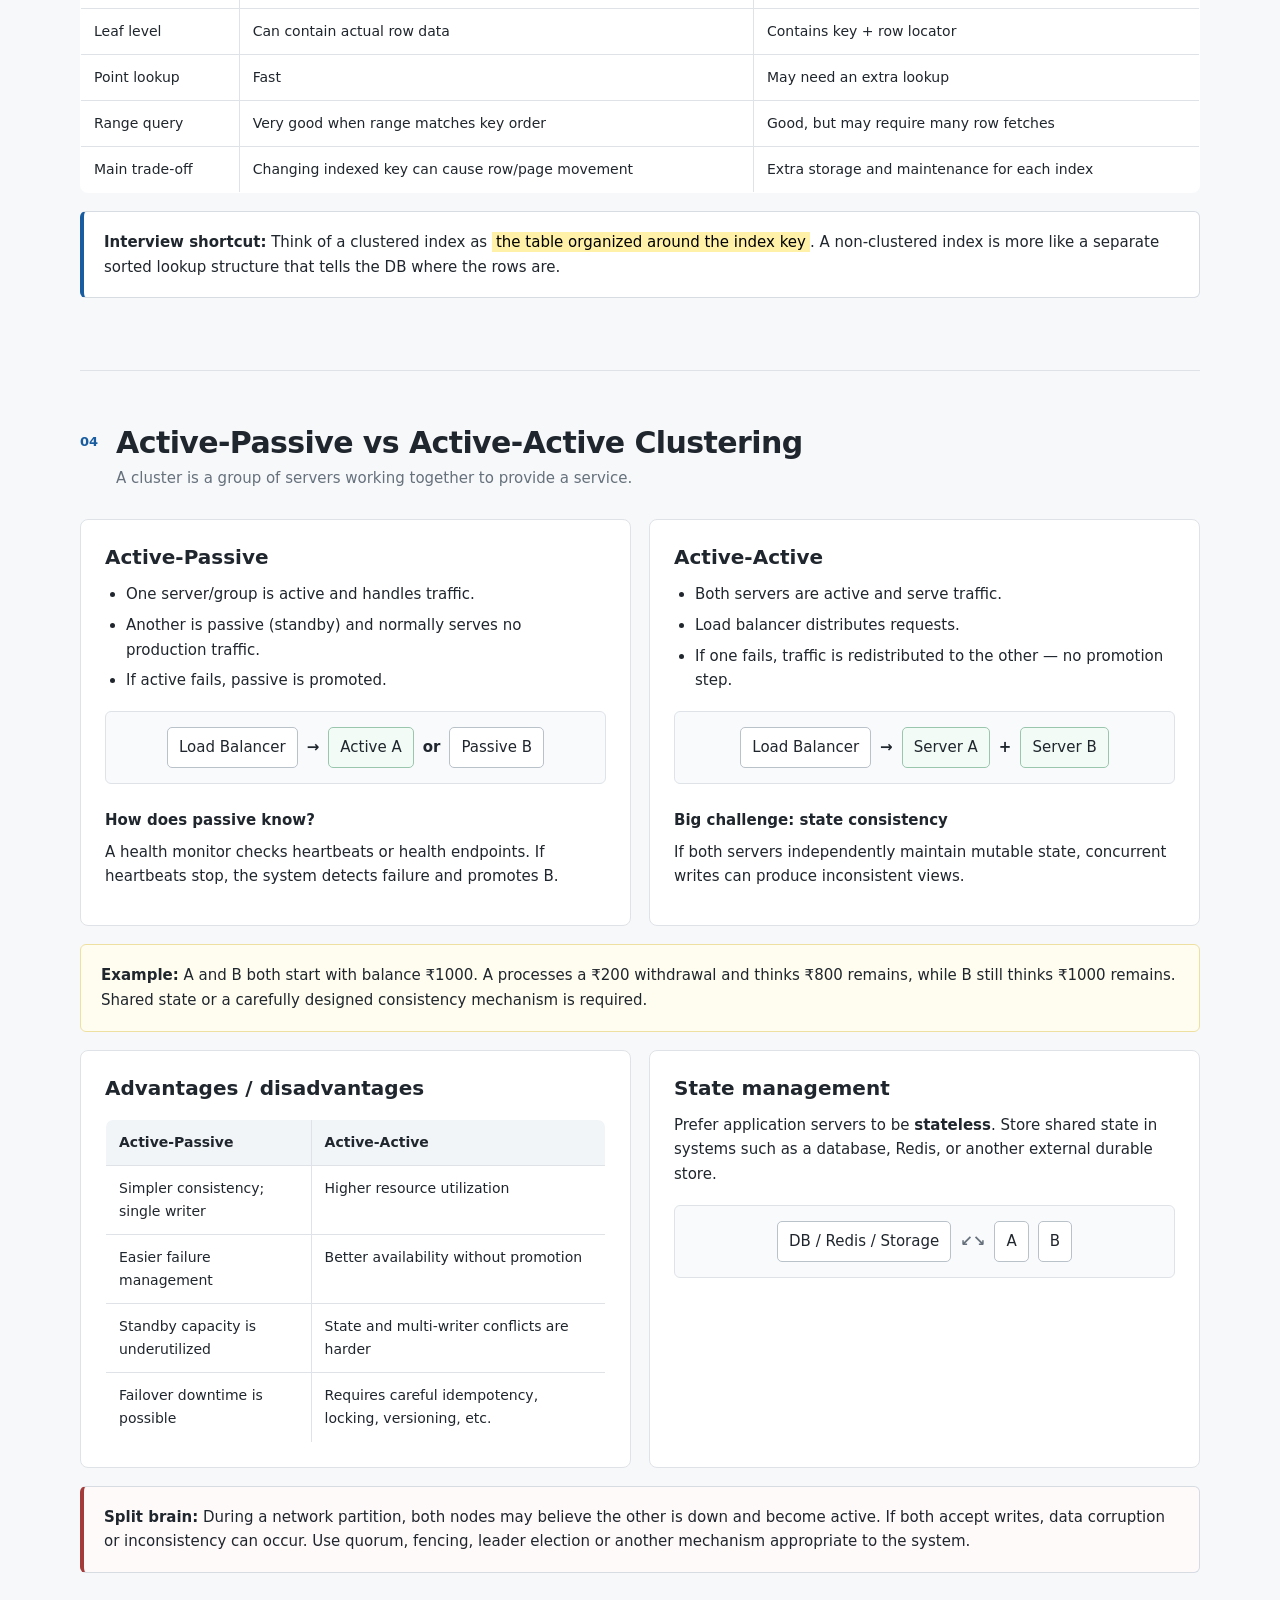
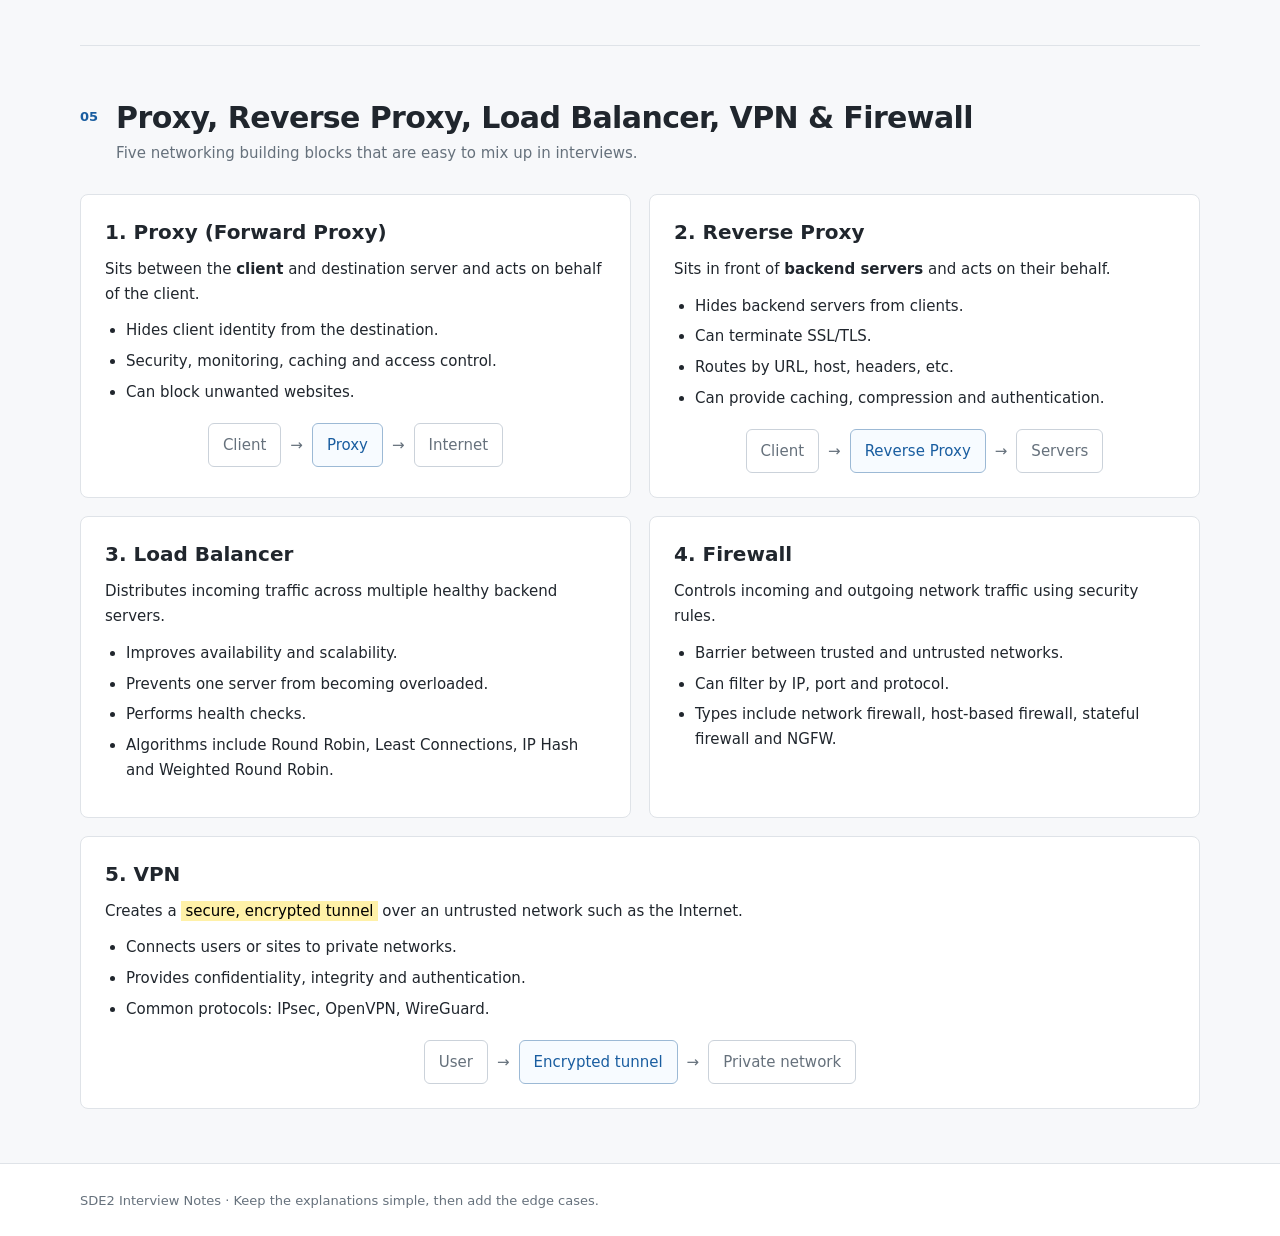
==== commit e8ce1205: "Wire homepage into reusable topic registry" ====
--- a/index.html
+++ b/index.html
@@ -44,4 +44,5 @@
 </section>
 </main>
 <footer><div class="container">SDE2 Interview Notes · Keep the explanations simple, then add the edge cases.</div></footer>
+<script src="app.js"></script>
 </body></html>
--- a/styles.css
+++ b/styles.css
@@ -1 +1 @@
-:root{--bg:#f7f8fa;--surface:#fff;--text:#20262d;--muted:#66717c;--border:#dfe3e8;--blue:#195da0;--yellow:#fff1a8;--green:#26734d;--red:#a33b3b;--max:1120px}*{box-sizing:border-box}html{scroll-behavior:smooth}body{margin:0;background:var(--bg);color:var(--text);font:15px/1.65 Inter,ui-sans-serif,system-ui,-apple-system,"Segoe UI",sans-serif}.container{width:min(var(--max),calc(100% - 40px));margin:auto}.topbar{position:sticky;top:0;z-index:10;background:rgba(255,255,255,.96);border-bottom:1px solid var(--border)}.nav{height:62px;display:flex;align-items:center;justify-content:space-between;gap:24px}.brand{font-weight:750;color:var(--text);text-decoration:none}.nav nav{display:flex;gap:22px}.nav nav a{color:var(--muted);text-decoration:none;font-size:14px}.nav nav a:hover{color:var(--blue)}.intro{padding:72px 0 54px;max-width:780px}.kicker{font-size:12px;font-weight:750;letter-spacing:.12em;color:var(--blue);margin:0 0 12px}.intro h1{font-size:clamp(34px,5vw,54px);line-height:1.1;letter-spacing:-.035em;margin:0 0 18px}.intro>p:last-child{font-size:18px;color:var(--muted);max-width:720px;margin:0}.section{padding:54px 0;border-top:1px solid var(--border)}.section-head{display:flex;gap:18px;align-items:flex-start;margin-bottom:28px}.num{font-size:13px;font-weight:800;color:var(--blue);padding-top:6px}.section h2{font-size:30px;line-height:1.2;letter-spacing:-.02em;margin:0 0 5px}.section-head p{color:var(--muted);margin:0}.grid{display:grid;gap:18px}.grid.two{grid-template-columns:repeat(2,minmax(0,1fr))}.card{background:var(--surface);border:1px solid var(--border);border-radius:8px;padding:24px}.card h3{font-size:20px;line-height:1.3;margin:0 0 12px}.card h3 small{font-weight:500;color:var(--muted)}.card h4{font-size:15px;margin:24px 0 7px}.card p{margin:0 0 12px}.card ul,.card ol{padding-left:21px;margin:10px 0}.card li{margin:6px 0}.card mark,.callout mark{background:var(--yellow);padding:1px 4px}.terms{margin:0}.terms dt{font-weight:750;display:inline}.terms dd{display:inline;margin:0 0 10px}.terms dd:after{content:"";display:block}.flow{display:flex;align-items:center;justify-content:center;gap:14px;flex-wrap:wrap;background:#f0f4f8;border:1px solid var(--border);border-radius:8px;margin:18px 0;padding:25px;font-weight:650}.flow>div,.path span{background:#fff;border:1px solid #cbd2da;border-radius:6px;padding:9px 14px;text-align:center}.flow .accent,.path .accent{border-color:#9cb9d5;background:#f7fbff;color:var(--blue)}.flow small{font-weight:500;color:var(--muted)}.flow-note{flex-basis:100%;text-align:center;color:var(--muted);font-size:13px;margin:0!important}.strategy-grid{display:grid;grid-template-columns:repeat(2,minmax(0,1fr));gap:18px;margin:18px 0}.good{color:var(--green);font-weight:650}.warning{color:var(--red);font-size:14px}.callout{padding:18px 20px;border:1px solid #d6dce2;border-left:4px solid var(--blue);border-radius:6px;background:#fff;margin:18px 0}.callout.danger{border-left-color:var(--red);background:#fffafa}.diagram{text-align:center;background:#f8fafc;border:1px dashed #cbd2da;border-radius:6px;padding:18px}.diagram .box{display:inline-block;border:1px solid #9da7b1;background:#fff;border-radius:5px;padding:8px 16px}.arrow{margin:5px}.nodes{display:flex;gap:10px;justify-content:center}.nodes>div{width:31%;border:1px solid #aab4be;background:#fff;border-radius:5px;padding:9px}.nodes span{display:block;margin-top:8px;color:var(--muted);font-size:13px}.example{margin:18px 0;padding:18px 20px;background:#fffdf0;border:1px solid #eee0a1;border-radius:6px}.mini-flow,.state-diagram{display:flex;align-items:center;justify-content:center;gap:9px;flex-wrap:wrap;margin:18px 0;padding:15px;background:#f8fafc;border:1px solid var(--border);border-radius:6px}.mini-flow span,.state-diagram span{border:1px solid #b9c1c9;background:#fff;padding:7px 11px;border-radius:5px}.mini-flow .active{border-color:#9bc6ae;background:#f3fbf6}.state-diagram b{color:var(--muted)}table{width:100%;border-collapse:collapse;background:#fff;border:1px solid var(--border);border-radius:8px;overflow:hidden;margin-top:18px;font-size:14px}caption{text-align:left;font-size:17px;font-weight:750;padding:0 0 10px}th,td{padding:11px 13px;border-bottom:1px solid var(--border);border-right:1px solid var(--border);text-align:left;vertical-align:top}th{background:#f2f5f8;font-weight:750}tr:last-child td{border-bottom:0}th:last-child,td:last-child{border-right:0}.network-grid{display:grid;grid-template-columns:repeat(2,minmax(0,1fr));gap:18px}.network-grid .card:last-child{grid-column:1/-1}.path{display:flex;justify-content:center;align-items:center;gap:9px;flex-wrap:wrap;margin-top:18px;color:var(--muted)}footer{border-top:1px solid var(--border);background:#fff;color:var(--muted);padding:26px 0;font-size:13px}@media(max-width:760px){.container{width:min(var(--max),calc(100% - 28px))}.nav{height:auto;min-height:58px}.nav nav{display:none}.intro{padding:48px 0 38px}.grid.two,.strategy-grid,.network-grid{grid-template-columns:1fr}.network-grid .card:last-child{grid-column:auto}.section{padding:40px 0}.section h2{font-size:26px}.card{padding:20px}.nodes{flex-direction:column}.nodes>div{width:100%}table{display:block;overflow-x:auto;white-space:normal}}
+:root{--bg:#f7f8fa;--surface:#fff;--text:#20262d;--muted:#66717c;--border:#dfe3e8;--blue:#195da0;--yellow:#fff1a8;--green:#26734d;--red:#a33b3b;--max:1120px}*{box-sizing:border-box}html{scroll-behavior:smooth}body{margin:0;background:var(--bg);color:var(--text);font:15px/1.65 Inter,ui-sans-serif,system-ui,-apple-system,"Segoe UI",sans-serif}.container{width:min(var(--max),calc(100% - 40px));margin:auto}.topbar{position:sticky;top:0;z-index:10;background:rgba(255,255,255,.96);border-bottom:1px solid var(--border)}.nav{height:62px;display:flex;align-items:center;justify-content:space-between;gap:24px}.brand{font-weight:750;color:var(--text);text-decoration:none}.nav nav{display:flex;gap:18px;overflow-x:auto;white-space:nowrap}.nav nav a{color:var(--muted);text-decoration:none;font-size:13px}.nav nav a:hover{color:var(--blue)}.intro{padding:72px 0 54px;max-width:780px}.kicker{font-size:12px;font-weight:750;letter-spacing:.12em;color:var(--blue);margin:0 0 12px}.intro h1{font-size:clamp(34px,5vw,54px);line-height:1.1;letter-spacing:-.035em;margin:0 0 18px}.intro>p:last-child{font-size:18px;color:var(--muted);max-width:720px;margin:0}.section{padding:54px 0;border-top:1px solid var(--border)}.section-head{display:flex;gap:18px;align-items:flex-start;margin-bottom:28px}.num{font-size:13px;font-weight:800;color:var(--blue);padding-top:6px}.section h2{font-size:30px;line-height:1.2;letter-spacing:-.02em;margin:0 0 5px}.section-head p{color:var(--muted);margin:0}.grid{display:grid;gap:18px}.grid.two{grid-template-columns:repeat(2,minmax(0,1fr))}.card{background:var(--surface);border:1px solid var(--border);border-radius:8px;padding:24px}.card h3{font-size:20px;line-height:1.3;margin:0 0 12px}.card h3 small{font-weight:500;color:var(--muted)}.card h4{font-size:15px;margin:24px 0 7px}.card p{margin:0 0 12px}.card ul,.card ol{padding-left:21px;margin:10px 0}.card li{margin:6px 0}.card mark,.callout mark{background:var(--yellow);padding:1px 4px}.terms{margin:0}.terms dt{font-weight:750;display:inline}.terms dd{display:inline;margin:0 0 10px}.terms dd:after{content:"";display:block}.flow{display:flex;align-items:center;justify-content:center;gap:14px;flex-wrap:wrap;background:#f0f4f8;border:1px solid var(--border);border-radius:8px;margin:18px 0;padding:25px;font-weight:650}.flow>div,.path span{background:#fff;border:1px solid #cbd2da;border-radius:6px;padding:9px 14px;text-align:center}.flow .accent,.path .accent{border-color:#9cb9d5;background:#f7fbff;color:var(--blue)}.flow small{font-weight:500;color:var(--muted)}.flow-note{flex-basis:100%;text-align:center;color:var(--muted);font-size:13px;margin:0!important}.strategy-grid{display:grid;grid-template-columns:repeat(2,minmax(0,1fr));gap:18px;margin:18px 0}.good{color:var(--green);font-weight:650}.warning{color:var(--red);font-size:14px}.callout{padding:18px 20px;border:1px solid #d6dce2;border-left:4px solid var(--blue);border-radius:6px;background:#fff;margin:18px 0}.callout.danger{border-left-color:var(--red);background:#fffafa}.diagram{text-align:center;background:#f8fafc;border:1px dashed #cbd2da;border-radius:6px;padding:18px}.diagram .box{display:inline-block;border:1px solid #9da7b1;background:#fff;border-radius:5px;padding:8px 16px}.arrow{margin:5px}.nodes{display:flex;gap:10px;justify-content:center}.nodes>div{width:31%;border:1px solid #aab4be;background:#fff;border-radius:5px;padding:9px}.nodes span{display:block;margin-top:8px;color:var(--muted);font-size:13px}.example{margin:18px 0;padding:18px 20px;background:#fffdf0;border:1px solid #eee0a1;border-radius:6px}.mini-flow,.state-diagram{display:flex;align-items:center;justify-content:center;gap:9px;flex-wrap:wrap;margin:18px 0;padding:15px;background:#f8fafc;border:1px solid var(--border);border-radius:6px}.mini-flow span,.state-diagram span{border:1px solid #b9c1c9;background:#fff;padding:7px 11px;border-radius:5px}.mini-flow .active{border-color:#9bc6ae;background:#f3fbf6}.state-diagram b{color:var(--muted)}table{width:100%;border-collapse:collapse;background:#fff;border:1px solid var(--border);border-radius:8px;overflow:hidden;margin-top:18px;font-size:14px}caption{text-align:left;font-size:17px;font-weight:750;padding:0 0 10px}th,td{padding:11px 13px;border-bottom:1px solid var(--border);border-right:1px solid var(--border);text-align:left;vertical-align:top}th{background:#f2f5f8;font-weight:750}tr:last-child td{border-bottom:0}th:last-child,td:last-child{border-right:0}.network-grid{display:grid;grid-template-columns:repeat(2,minmax(0,1fr));gap:18px}.network-grid .card:last-child{grid-column:1/-1}.path{display:flex;justify-content:center;align-items:center;gap:9px;flex-wrap:wrap;margin-top:18px;color:var(--muted)}.topic-index{padding-top:42px;padding-bottom:42px}.topic-cards{margin-top:4px}.topic-card{position:relative}.topic-card h3 a{color:var(--text);text-decoration:none}.topic-card h3 a:hover{color:var(--blue)}.topic-card-number{font-size:12px;font-weight:800;color:var(--blue);margin-bottom:3px}.topic-card-category{font-size:11px;text-transform:uppercase;letter-spacing:.08em;color:var(--muted);margin-bottom:10px}.topic-card-link{display:inline-block;color:var(--blue);font-weight:700;text-decoration:none;margin-top:4px}.topic-card-link:hover{text-decoration:underline}footer{border-top:1px solid var(--border);background:#fff;color:var(--muted);padding:26px 0;font-size:13px}@media(max-width:760px){.container{width:min(var(--max),calc(100% - 28px))}.nav{height:auto;min-height:58px}.nav nav{gap:14px}.nav nav a{font-size:12px}.intro{padding:48px 0 38px}.grid.two,.strategy-grid,.network-grid{grid-template-columns:1fr}.network-grid .card:last-child{grid-column:auto}.section{padding:40px 0}.section h2{font-size:26px}.card{padding:20px}.nodes{flex-direction:column}.nodes>div{width:100%}table{display:block;overflow-x:auto;white-space:normal}}
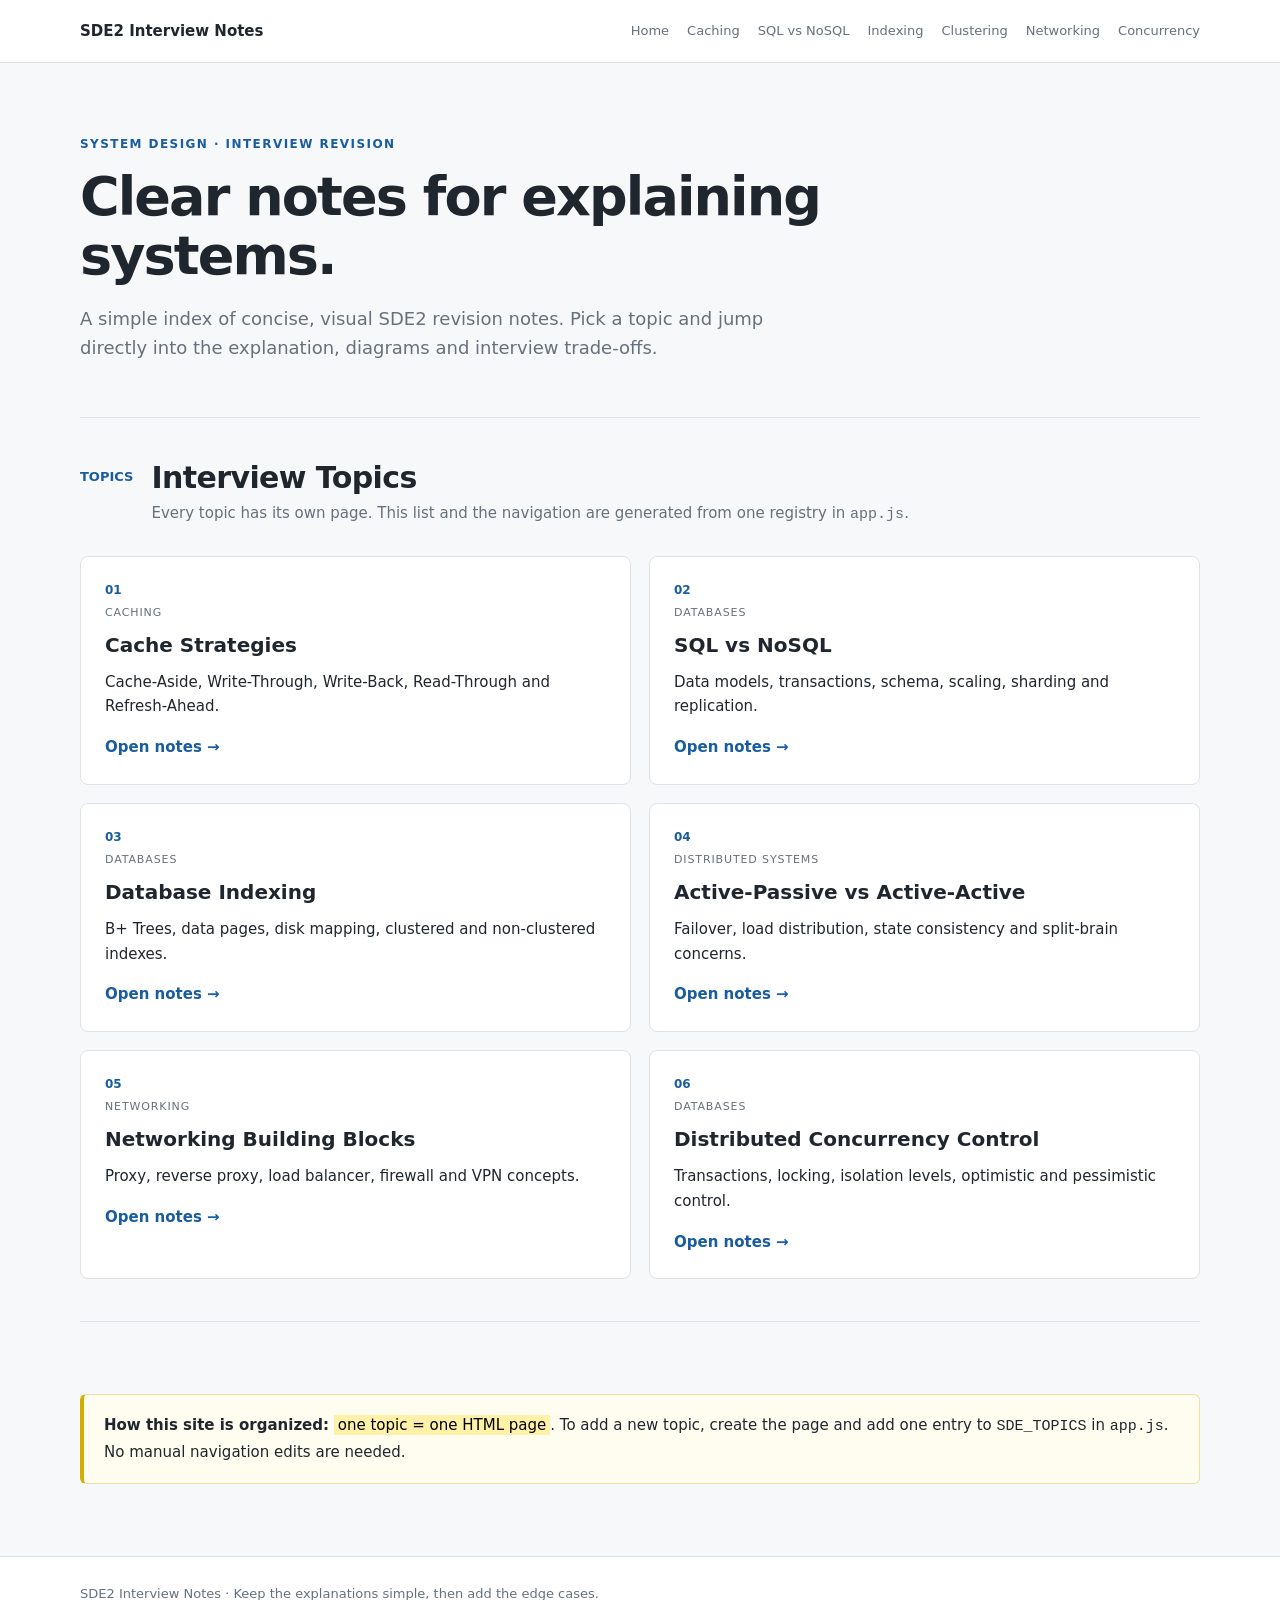
==== commit efd2864b: "Restructure homepage as topic index" ====
--- a/index.html
+++ b/index.html
@@ -2,47 +2,27 @@
 <html lang="en">
 <head>
 <meta charset="utf-8"><meta name="viewport" content="width=device-width,initial-scale=1">
-<meta name="description" content="SDE2 interview notes covering system design, databases, caching, clustering and networking.">
-<title>SDE2 Interview Notes</title><link rel="stylesheet" href="styles.css">
+<meta name="description" content="SDE2 interview notes for system design, databases, caching, distributed systems and networking.">
+<title>SDE2 Interview Notes</title>
+<link rel="stylesheet" href="styles.css">
 </head>
 <body>
-<header class="topbar"><div class="container nav"><a class="brand" href="#top">SDE2 Interview Notes</a><nav><a href="#caching">Caching</a><a href="#databases">Databases</a><a href="#indexing">Indexing</a><a href="#clustering">Clustering</a><a href="#networking">Networking</a></nav></div></header>
-<main id="top" class="container">
-<section class="intro"><p class="kicker">SYSTEM DESIGN · INTERVIEW REVISION</p><h1>Clear notes for explaining systems.</h1><p>Concise, visual revision material based on the handwritten notes. The site keeps the useful diagrams, comparisons and examples, but presents them as clean text, HTML figures and tables.</p></section>
-
-<section id="caching" class="section"><div class="section-head"><span class="num">01</span><div><h2>Cache Strategies</h2><p>Use a cache to reduce latency, backend load and bandwidth.</p></div></div>
-<div class="grid two"><article class="card"><h3>What is a cache?</h3><p>A <mark>temporary storage layer</mark> that keeps frequently accessed data so future requests can be served faster.</p><ul><li>Reduces response time by serving data from memory.</li><li>Reduces load on DB and backend services.</li><li>Improves scalability and can reduce cost.</li></ul></article><article class="card"><h3>Key terms</h3><dl class="terms"><dt>Cache Hit</dt><dd>Requested data is found in the cache.</dd><dt>Cache Miss</dt><dd>Data is not in the cache and must be fetched.</dd><dt>TTL</dt><dd>How long an item remains in the cache.</dd><dt>Eviction</dt><dd>Removing data when the cache is full.</dd><dt>Consistency</dt><dd>Keeping cache data aligned with the DB.</dd></dl></article></div>
-<div class="flow"><div>Client</div><span>→</span><div class="accent">Cache<br><small>Redis / Memcached</small></div><span>→</span><div>DB</div><p class="flow-note">Hit → return quickly · Miss → read DB → populate cache → return</p></div>
-<div class="strategy-grid"><article class="card"><h3>Cache-Aside <small>(Lazy Loading)</small></h3><ol><li>Application checks cache.</li><li>On miss, reads from DB and stores the result in cache.</li><li>On write, updates DB and invalidates cache.</li></ol><p class="good">Good default for many read-heavy systems.</p></article><article class="card"><h3>Write-Through</h3><ol><li>Write goes to cache.</li><li>Cache synchronously writes to DB.</li></ol><p class="good">Strong consistency; higher write latency.</p><p class="warning">If DB update fails, the application must also roll back the cache update.</p></article><article class="card"><h3>Write-Back <small>(Write-Behind)</small></h3><ol><li>Write to cache first.</li><li>DB is updated asynchronously later.</li></ol><p class="good">High write performance and fewer DB writes.</p><p class="warning">Cache/server failure can risk data loss; more operational complexity.</p></article><article class="card"><h3>Read-Through</h3><ol><li>Application talks to cache.</li><li>On miss, cache fetches from DB and returns the data.</li></ol><p class="good">Simplifies client logic; cache owns loading.</p></article><article class="card"><h3>Refresh-Ahead</h3><ol><li>Cache predicts that a hot item is about to expire.</li><li>It refreshes the item before expiry.</li></ol><p class="good">Useful for predictable, frequently accessed data.</p></article></div>
-<table><caption>Quick comparison</caption><thead><tr><th>Strategy</th><th>Write / Read path</th><th>Best when</th></tr></thead><tbody><tr><td>Cache-Aside</td><td>App → Cache; miss → DB</td><td>General purpose, read-heavy</td></tr><tr><td>Write-Through</td><td>Cache + DB synchronously</td><td>Consistency is important</td></tr><tr><td>Write-Back</td><td>Cache first, DB asynchronously</td><td>Write performance matters</td></tr><tr><td>Read-Through</td><td>Cache handles DB loading</td><td>You want centralized cache loading</td></tr><tr><td>Refresh-Ahead</td><td>Refresh before TTL expiry</td><td>Hot data with predictable access</td></tr></tbody></table>
+<header class="topbar"><div class="container nav"><a class="brand" href="index.html">SDE2 Interview Notes</a><nav></nav></div></header>
+<main class="container">
+<section class="intro">
+<p class="kicker">SYSTEM DESIGN · INTERVIEW REVISION</p>
+<h1>Clear notes for explaining systems.</h1>
+<p>A simple index of concise, visual SDE2 revision notes. Pick a topic and jump directly into the explanation, diagrams and interview trade-offs.</p>
 </section>
-
-<section id="databases" class="section"><div class="section-head"><span class="num">02</span><div><h2>SQL vs NoSQL</h2><p>The distinction is primarily about the <mark>data model and database paradigm</mark>, not centralized vs distributed deployment.</p></div></div>
-<div class="callout"><strong>Important:</strong> Both SQL and NoSQL databases can be deployed in centralized or distributed environments.</div>
-<div class="grid two"><article class="card"><h3>How modern SQL can be distributed</h3><p>Systems such as Google Spanner, CockroachDB, YugabyteDB and TiDB can distribute relational data across nodes while preserving a SQL interface and strong transactional guarantees.</p><ol><li><b>Partitioning / sharding:</b> split data across nodes.</li><li><b>Replication:</b> keep copies on multiple nodes.</li><li><b>Distributed query processing:</b> route work to relevant nodes and combine results.</li><li><b>Distributed transactions:</b> coordinate multi-node operations using protocols such as 2PC or consensus mechanisms.</li></ol></article><article class="card"><h3>Sharding + replication</h3><div class="diagram"><div class="box">Application (SQL)</div><div class="arrow">↓</div><div class="nodes"><div><b>Node 1</b><span>Users<br>ID 1–1000</span></div><div><b>Node 2</b><span>Users<br>ID 1001–2000</span></div><div><b>Node 3</b><span>Users<br>ID 2001–3000</span></div></div><p>Each partition can be replicated on multiple nodes.</p></div></article></div>
-<table><caption>Key differences</caption><thead><tr><th>Feature</th><th>SQL</th><th>NoSQL</th></tr></thead><tbody><tr><td>Data model</td><td>Tables, rows and columns</td><td>Key-value, document, column, graph</td></tr><tr><td>Schema</td><td>Fixed / predefined</td><td>Flexible / dynamic</td></tr><tr><td>Query</td><td>SQL</td><td>Varies by system</td></tr><tr><td>Relationships</td><td>Strong joins and foreign keys</td><td>Often limited; denormalization is common</td></tr><tr><td>Transactions</td><td>ACID</td><td>Varies; often designed around availability and eventual consistency</td></tr><tr><td>Traditional scaling</td><td>Often vertical</td><td>Often horizontal</td></tr><tr><td>Modern scaling</td><td>Can scale horizontally using sharding + replication</td><td>Designed for horizontal scale</td></tr><tr><td>Best for</td><td>Structured data, complex queries, transactions, consistency</td><td>Large scale, high throughput, flexible schema</td></tr><tr><td>Examples</td><td>MySQL, PostgreSQL, Oracle, Spanner, CockroachDB</td><td>MongoDB, Cassandra, Redis, DynamoDB, CouchDB, Neo4j</td></tr></tbody></table>
-<div class="grid two"><div class="card"><h3>Use SQL when</h3><ul><li>Data is structured and relational.</li><li>Complex queries and joins are required.</li><li>ACID transactions and consistency are critical.</li><li>Examples: banking, ERP, inventory, reporting.</li></ul></div><div class="card"><h3>Use NoSQL when</h3><ul><li>Data is unstructured or semi-structured.</li><li>High scalability and availability are priorities.</li><li>Large volumes of distributed data are expected.</li><li>Examples: social media, IoT, real-time analytics, caching.</li></ul></div></div>
+<section class="topic-index section">
+<div class="section-head"><span class="num">TOPICS</span><div><h2>Interview Topics</h2><p>Every topic has its own page. This list and the navigation are generated from one registry in <code>app.js</code>.</p></div></div>
+<div id="topic-list" class="topic-cards grid two"></div>
 </section>
-
-<section id="indexing" class="section"><div class="section-head"><span class="num">03</span><div><h2>Database Indexing</h2><p>B+ Trees, data pages, clustered and non-clustered indexes — the interview version.</p></div></div>
-<div class="grid two"><article class="card"><h3>Why indexing?</h3><ul><li>Without an index, the DB may scan every row: <b>full table scan</b>.</li><li>An index helps the DB quickly locate the required rows.</li><li>Typical trade-off: faster reads, but extra storage and write/update work.</li></ul><div class="flow"><div>Table</div><span>→</span><div class="accent">Index</div><span>→</span><div>Faster lookup</div></div></article><article class="card"><h3>B+ Tree</h3><ul><li>A balanced multi-way tree commonly used for database indexes.</li><li>All leaf nodes are at the same level.</li><li>Internal nodes mainly store keys used for routing.</li><li>Leaf nodes store indexed entries and are linked for sequential/range access.</li></ul><div class="diagram"><div class="box">40 | 80<br><small>Root</small></div><div class="arrow">↓</div><div class="nodes"><div><b>10 | 20 | 30</b></div><div><b>40 | 50 | 60</b></div><div><b>80 | 90 | 100</b></div></div><div class="arrow">↓</div><div class="nodes"><div>10 · 15 · 18</div><div>20 · 25 · 30</div><div>40 · 45 · 50</div></div><p>Leaf nodes are linked → useful for range scans.</p></div></article></div>
-<div class="card"><h3>Data Page / Leaf Storage</h3><p>DB tables are stored on <mark>data pages</mark>, and a page contains multiple rows. Depending on the database and index type, an index leaf can contain the actual row data or a locator such as a row ID.</p><div class="flow"><div>Search key</div><span>→</span><div>Traverse B+ Tree</div><span>→</span><div>Leaf node</div><span>→</span><div>Data page</div><span>→</span><div>Read rows</div></div><table><caption>Example data page</caption><thead><tr><th>Row ID</th><th>Name</th><th>Age</th><th>City</th></tr></thead><tbody><tr><td>101</td><td>Alice</td><td>25</td><td>Pune</td></tr><tr><td>102</td><td>Bob</td><td>30</td><td>Mumbai</td></tr><tr><td>103</td><td>Charlie</td><td>28</td><td>Delhi</td></tr><tr><td>104</td><td>David</td><td>35</td><td>Pune</td></tr></tbody></table></div>
-<div class="grid two"><article class="card"><h3>Clustered Index</h3><ul><li>The table rows are stored in the <b>same order as the indexed key</b>.</li><li>There can generally be only one clustered ordering per table.</li><li>Often excellent for range queries and <code>ORDER BY</code> on the clustered key.</li><li>Leaf level can contain the actual row data (implementation varies by DB).</li></ul><div class="diagram"><div class="box">40 | 80</div><div class="arrow">↓</div><div class="nodes"><div>10 | 20 | 30</div><div>40 | 50 | 60</div><div>80 | 90 | 100</div></div><div class="arrow">↓</div><div class="nodes"><div>10 15 18</div><div>20 25 30</div><div>40 45 50</div></div><p><b>Data pages follow index order.</b></p></div></article><article class="card"><h3>Non-Clustered Index</h3><ul><li>The index is stored <b>separately</b> from the actual table data.</li><li>Multiple non-clustered indexes can exist on a table.</li><li>Leaf entries contain the indexed key plus a locator such as Row ID or clustered key.</li><li>Lookup may require an extra step to fetch the actual row: a <b>bookmark/key lookup</b>.</li></ul><div class="diagram"><div class="box">40 | 80</div><div class="arrow">↓</div><div class="nodes"><div>10 | 20 | 30</div><div>40 | 50 | 60</div><div>80 | 90 | 100</div></div><p>Index entry → row locator → data page</p></div></article></div>
-<table><caption>Clustered vs Non-Clustered</caption><thead><tr><th>Feature</th><th>Clustered Index</th><th>Non-Clustered Index</th></tr></thead><tbody><tr><td>Data storage</td><td>Rows stored in index-key order</td><td>Index stored separately from table rows</td></tr><tr><td>How many?</td><td>Usually one per table</td><td>Multiple allowed</td></tr><tr><td>Leaf level</td><td>Can contain actual row data</td><td>Contains key + row locator</td></tr><tr><td>Point lookup</td><td>Fast</td><td>May need an extra lookup</td></tr><tr><td>Range query</td><td>Very good when range matches key order</td><td>Good, but may require many row fetches</td></tr><tr><td>Main trade-off</td><td>Changing indexed key can cause row/page movement</td><td>Extra storage and maintenance for each index</td></tr></tbody></table>
-<div class="callout"><strong>Interview shortcut:</strong> Think of a clustered index as <mark>the table organized around the index key</mark>. A non-clustered index is more like a separate sorted lookup structure that tells the DB where the rows are.</div>
-</section>
-
-<section id="clustering" class="section"><div class="section-head"><span class="num">04</span><div><h2>Active-Passive vs Active-Active Clustering</h2><p>A cluster is a group of servers working together to provide a service.</p></div></div>
-<div class="grid two"><article class="card"><h3>Active-Passive</h3><ul><li>One server/group is active and handles traffic.</li><li>Another is passive (standby) and normally serves no production traffic.</li><li>If active fails, passive is promoted.</li></ul><div class="mini-flow"><span>Load Balancer</span><b>→</b><span class="active">Active A</span><b>or</b><span>Passive B</span></div><h4>How does passive know?</h4><p>A health monitor checks heartbeats or health endpoints. If heartbeats stop, the system detects failure and promotes B.</p></article><article class="card"><h3>Active-Active</h3><ul><li>Both servers are active and serve traffic.</li><li>Load balancer distributes requests.</li><li>If one fails, traffic is redistributed to the other — no promotion step.</li></ul><div class="mini-flow"><span>Load Balancer</span><b>→</b><span class="active">Server A</span><b>+</b><span class="active">Server B</span></div><h4>Big challenge: state consistency</h4><p>If both servers independently maintain mutable state, concurrent writes can produce inconsistent views.</p></article></div>
-<div class="example"><strong>Example:</strong> A and B both start with balance ₹1000. A processes a ₹200 withdrawal and thinks ₹800 remains, while B still thinks ₹1000 remains. Shared state or a carefully designed consistency mechanism is required.</div>
-<div class="grid two"><article class="card"><h3>Advantages / disadvantages</h3><table><thead><tr><th>Active-Passive</th><th>Active-Active</th></tr></thead><tbody><tr><td>Simpler consistency; single writer</td><td>Higher resource utilization</td></tr><tr><td>Easier failure management</td><td>Better availability without promotion</td></tr><tr><td>Standby capacity is underutilized</td><td>State and multi-writer conflicts are harder</td></tr><tr><td>Failover downtime is possible</td><td>Requires careful idempotency, locking, versioning, etc.</td></tr></tbody></table></article><article class="card"><h3>State management</h3><p>Prefer application servers to be <b>stateless</b>. Store shared state in systems such as a database, Redis, or another external durable store.</p><div class="state-diagram"><span>DB / Redis / Storage</span><div><b>↙</b><b>↘</b></div><span>A</span><span>B</span></div></article></div>
-<div class="callout danger"><strong>Split brain:</strong> During a network partition, both nodes may believe the other is down and become active. If both accept writes, data corruption or inconsistency can occur. Use quorum, fencing, leader election or another mechanism appropriate to the system.</div>
-</section>
-
-<section id="networking" class="section"><div class="section-head"><span class="num">05</span><div><h2>Proxy, Reverse Proxy, Load Balancer, VPN & Firewall</h2><p>Five networking building blocks that are easy to mix up in interviews.</p></div></div>
-<div class="network-grid"><article class="card"><h3>1. Proxy (Forward Proxy)</h3><p>Sits between the <b>client</b> and destination server and acts on behalf of the client.</p><ul><li>Hides client identity from the destination.</li><li>Security, monitoring, caching and access control.</li><li>Can block unwanted websites.</li></ul><div class="path"><span>Client</span>→<span class="accent">Proxy</span>→<span>Internet</span></div></article><article class="card"><h3>2. Reverse Proxy</h3><p>Sits in front of <b>backend servers</b> and acts on their behalf.</p><ul><li>Hides backend servers from clients.</li><li>Can terminate SSL/TLS.</li><li>Routes by URL, host, headers, etc.</li><li>Can provide caching, compression and authentication.</li></ul><div class="path"><span>Client</span>→<span class="accent">Reverse Proxy</span>→<span>Servers</span></div></article><article class="card"><h3>3. Load Balancer</h3><p>Distributes incoming traffic across multiple healthy backend servers.</p><ul><li>Improves availability and scalability.</li><li>Prevents one server from becoming overloaded.</li><li>Performs health checks.</li><li>Algorithms include Round Robin, Least Connections, IP Hash and Weighted Round Robin.</li></ul></article><article class="card"><h3>4. Firewall</h3><p>Controls incoming and outgoing network traffic using security rules.</p><ul><li>Barrier between trusted and untrusted networks.</li><li>Can filter by IP, port and protocol.</li><li>Types include network firewall, host-based firewall, stateful firewall and NGFW.</li></ul></article><article class="card"><h3>5. VPN</h3><p>Creates a <mark>secure, encrypted tunnel</mark> over an untrusted network such as the Internet.</p><ul><li>Connects users or sites to private networks.</li><li>Provides confidentiality, integrity and authentication.</li><li>Common protocols: IPsec, OpenVPN, WireGuard.</li></ul><div class="path"><span>User</span>→<span class="accent">Encrypted tunnel</span>→<span>Private network</span></div></article></div>
+<section class="section">
+<div class="callout interview"><strong>How this site is organized:</strong> <mark>one topic = one HTML page</mark>. To add a new topic, create the page and add one entry to <code>SDE_TOPICS</code> in <code>app.js</code>. No manual navigation edits are needed.</div>
 </section>
 </main>
 <footer><div class="container">SDE2 Interview Notes · Keep the explanations simple, then add the edge cases.</div></footer>
 <script src="app.js"></script>
-</body></html>
+</body>
+</html>
--- a/styles.css
+++ b/styles.css
@@ -1 +1 @@
-:root{--bg:#f7f8fa;--surface:#fff;--text:#20262d;--muted:#66717c;--border:#dfe3e8;--blue:#195da0;--yellow:#fff1a8;--green:#26734d;--red:#a33b3b;--max:1120px}*{box-sizing:border-box}html{scroll-behavior:smooth}body{margin:0;background:var(--bg);color:var(--text);font:15px/1.65 Inter,ui-sans-serif,system-ui,-apple-system,"Segoe UI",sans-serif}.container{width:min(var(--max),calc(100% - 40px));margin:auto}.topbar{position:sticky;top:0;z-index:10;background:rgba(255,255,255,.96);border-bottom:1px solid var(--border)}.nav{height:62px;display:flex;align-items:center;justify-content:space-between;gap:24px}.brand{font-weight:750;color:var(--text);text-decoration:none}.nav nav{display:flex;gap:18px;overflow-x:auto;white-space:nowrap}.nav nav a{color:var(--muted);text-decoration:none;font-size:13px}.nav nav a:hover{color:var(--blue)}.intro{padding:72px 0 54px;max-width:780px}.kicker{font-size:12px;font-weight:750;letter-spacing:.12em;color:var(--blue);margin:0 0 12px}.intro h1{font-size:clamp(34px,5vw,54px);line-height:1.1;letter-spacing:-.035em;margin:0 0 18px}.intro>p:last-child{font-size:18px;color:var(--muted);max-width:720px;margin:0}.section{padding:54px 0;border-top:1px solid var(--border)}.section-head{display:flex;gap:18px;align-items:flex-start;margin-bottom:28px}.num{font-size:13px;font-weight:800;color:var(--blue);padding-top:6px}.section h2{font-size:30px;line-height:1.2;letter-spacing:-.02em;margin:0 0 5px}.section-head p{color:var(--muted);margin:0}.grid{display:grid;gap:18px}.grid.two{grid-template-columns:repeat(2,minmax(0,1fr))}.card{background:var(--surface);border:1px solid var(--border);border-radius:8px;padding:24px}.card h3{font-size:20px;line-height:1.3;margin:0 0 12px}.card h3 small{font-weight:500;color:var(--muted)}.card h4{font-size:15px;margin:24px 0 7px}.card p{margin:0 0 12px}.card ul,.card ol{padding-left:21px;margin:10px 0}.card li{margin:6px 0}.card mark,.callout mark{background:var(--yellow);padding:1px 4px}.terms{margin:0}.terms dt{font-weight:750;display:inline}.terms dd{display:inline;margin:0 0 10px}.terms dd:after{content:"";display:block}.flow{display:flex;align-items:center;justify-content:center;gap:14px;flex-wrap:wrap;background:#f0f4f8;border:1px solid var(--border);border-radius:8px;margin:18px 0;padding:25px;font-weight:650}.flow>div,.path span{background:#fff;border:1px solid #cbd2da;border-radius:6px;padding:9px 14px;text-align:center}.flow .accent,.path .accent{border-color:#9cb9d5;background:#f7fbff;color:var(--blue)}.flow small{font-weight:500;color:var(--muted)}.flow-note{flex-basis:100%;text-align:center;color:var(--muted);font-size:13px;margin:0!important}.strategy-grid{display:grid;grid-template-columns:repeat(2,minmax(0,1fr));gap:18px;margin:18px 0}.good{color:var(--green);font-weight:650}.warning{color:var(--red);font-size:14px}.callout{padding:18px 20px;border:1px solid #d6dce2;border-left:4px solid var(--blue);border-radius:6px;background:#fff;margin:18px 0}.callout.danger{border-left-color:var(--red);background:#fffafa}.diagram{text-align:center;background:#f8fafc;border:1px dashed #cbd2da;border-radius:6px;padding:18px}.diagram .box{display:inline-block;border:1px solid #9da7b1;background:#fff;border-radius:5px;padding:8px 16px}.arrow{margin:5px}.nodes{display:flex;gap:10px;justify-content:center}.nodes>div{width:31%;border:1px solid #aab4be;background:#fff;border-radius:5px;padding:9px}.nodes span{display:block;margin-top:8px;color:var(--muted);font-size:13px}.example{margin:18px 0;padding:18px 20px;background:#fffdf0;border:1px solid #eee0a1;border-radius:6px}.mini-flow,.state-diagram{display:flex;align-items:center;justify-content:center;gap:9px;flex-wrap:wrap;margin:18px 0;padding:15px;background:#f8fafc;border:1px solid var(--border);border-radius:6px}.mini-flow span,.state-diagram span{border:1px solid #b9c1c9;background:#fff;padding:7px 11px;border-radius:5px}.mini-flow .active{border-color:#9bc6ae;background:#f3fbf6}.state-diagram b{color:var(--muted)}table{width:100%;border-collapse:collapse;background:#fff;border:1px solid var(--border);border-radius:8px;overflow:hidden;margin-top:18px;font-size:14px}caption{text-align:left;font-size:17px;font-weight:750;padding:0 0 10px}th,td{padding:11px 13px;border-bottom:1px solid var(--border);border-right:1px solid var(--border);text-align:left;vertical-align:top}th{background:#f2f5f8;font-weight:750}tr:last-child td{border-bottom:0}th:last-child,td:last-child{border-right:0}.network-grid{display:grid;grid-template-columns:repeat(2,minmax(0,1fr));gap:18px}.network-grid .card:last-child{grid-column:1/-1}.path{display:flex;justify-content:center;align-items:center;gap:9px;flex-wrap:wrap;margin-top:18px;color:var(--muted)}.topic-index{padding-top:42px;padding-bottom:42px}.topic-cards{margin-top:4px}.topic-card{position:relative}.topic-card h3 a{color:var(--text);text-decoration:none}.topic-card h3 a:hover{color:var(--blue)}.topic-card-number{font-size:12px;font-weight:800;color:var(--blue);margin-bottom:3px}.topic-card-category{font-size:11px;text-transform:uppercase;letter-spacing:.08em;color:var(--muted);margin-bottom:10px}.topic-card-link{display:inline-block;color:var(--blue);font-weight:700;text-decoration:none;margin-top:4px}.topic-card-link:hover{text-decoration:underline}footer{border-top:1px solid var(--border);background:#fff;color:var(--muted);padding:26px 0;font-size:13px}@media(max-width:760px){.container{width:min(var(--max),calc(100% - 28px))}.nav{height:auto;min-height:58px}.nav nav{gap:14px}.nav nav a{font-size:12px}.intro{padding:48px 0 38px}.grid.two,.strategy-grid,.network-grid{grid-template-columns:1fr}.network-grid .card:last-child{grid-column:auto}.section{padding:40px 0}.section h2{font-size:26px}.card{padding:20px}.nodes{flex-direction:column}.nodes>div{width:100%}table{display:block;overflow-x:auto;white-space:normal}}+:root{--bg:#f7f8fa;--surface:#fff;--text:#20262d;--muted:#66717c;--border:#dfe3e8;--blue:#195da0;--yellow:#fff1a8;--green:#26734d;--red:#a33b3b;--max:1120px}*{box-sizing:border-box}html{scroll-behavior:smooth}body{margin:0;background:var(--bg);color:var(--text);font:15px/1.65 Inter,ui-sans-serif,system-ui,-apple-system,"Segoe UI",sans-serif}.container{width:min(var(--max),calc(100% - 40px));margin:auto}.topbar{position:sticky;top:0;z-index:10;background:rgba(255,255,255,.96);border-bottom:1px solid var(--border)}.nav{height:62px;display:flex;align-items:center;justify-content:space-between;gap:24px}.brand{font-weight:750;color:var(--text);text-decoration:none}.nav nav{display:flex;gap:18px;overflow-x:auto;white-space:nowrap}.nav nav a{color:var(--muted);text-decoration:none;font-size:13px}.nav nav a:hover{color:var(--blue)}.intro{padding:72px 0 54px;max-width:780px}.kicker{font-size:12px;font-weight:750;letter-spacing:.12em;color:var(--blue);margin:0 0 12px}.intro h1{font-size:clamp(34px,5vw,54px);line-height:1.1;letter-spacing:-.035em;margin:0 0 18px}.intro>p:last-child{font-size:18px;color:var(--muted);max-width:720px;margin:0}.section{padding:54px 0;border-top:1px solid var(--border)}.section-head{display:flex;gap:18px;align-items:flex-start;margin-bottom:28px}.num{font-size:13px;font-weight:800;color:var(--blue);padding-top:6px}.section h2{font-size:30px;line-height:1.2;letter-spacing:-.02em;margin:0 0 5px}.section-head p{color:var(--muted);margin:0}.grid{display:grid;gap:18px}.grid.two{grid-template-columns:repeat(2,minmax(0,1fr))}.grid.three{grid-template-columns:repeat(3,minmax(0,1fr))}.card{background:var(--surface);border:1px solid var(--border);border-radius:8px;padding:24px}.card h3{font-size:20px;line-height:1.3;margin:0 0 12px}.card h3 small{font-weight:500;color:var(--muted)}.card h4{font-size:15px;margin:24px 0 7px}.card p{margin:0 0 12px}.card ul,.card ol{padding-left:21px;margin:10px 0}.card li{margin:6px 0}.card mark,.callout mark{background:var(--yellow);padding:1px 4px}.terms{margin:0}.terms dt{font-weight:750;display:inline}.terms dd{display:inline;margin:0 0 10px}.terms dd:after{content:"";display:block}.flow{display:flex;align-items:center;justify-content:center;gap:14px;flex-wrap:wrap;background:#f0f4f8;border:1px solid var(--border);border-radius:8px;margin:18px 0;padding:25px;font-weight:650}.flow>div,.path span{background:#fff;border:1px solid #cbd2da;border-radius:6px;padding:9px 14px;text-align:center}.flow .accent,.path .accent{border-color:#9cb9d5;background:#f7fbff;color:var(--blue)}.flow small{font-weight:500;color:var(--muted)}.flow-note{flex-basis:100%;text-align:center;color:var(--muted);font-size:13px;margin:0!important}.strategy-grid{display:grid;grid-template-columns:repeat(2,minmax(0,1fr));gap:18px;margin:18px 0}.good{color:var(--green);font-weight:650}.warning{color:var(--red);font-size:14px}.callout{padding:18px 20px;border:1px solid #d6dce2;border-left:4px solid var(--blue);border-radius:6px;background:#fff;margin:18px 0}.callout.danger{border-left-color:var(--red);background:#fffafa}.diagram{text-align:center;background:#f8fafc;border:1px dashed #cbd2da;border-radius:6px;padding:18px}.diagram .box{display:inline-block;border:1px solid #9da7b1;background:#fff;border-radius:5px;padding:8px 16px}.arrow{margin:5px}.nodes{display:flex;gap:10px;justify-content:center}.nodes>div{width:31%;border:1px solid #aab4be;background:#fff;border-radius:5px;padding:9px}.nodes span{display:block;margin-top:8px;color:var(--muted);font-size:13px}.example{margin:18px 0;padding:18px 20px;background:#fffdf0;border:1px solid #eee0a1;border-radius:6px}.mini-flow,.state-diagram{display:flex;align-items:center;justify-content:center;gap:9px;flex-wrap:wrap;margin:18px 0;padding:15px;background:#f8fafc;border:1px solid var(--border);border-radius:6px}.mini-flow span,.state-diagram span{border:1px solid #b9c1c9;background:#fff;padding:7px 11px;border-radius:5px}.mini-flow .active{border-color:#9bc6ae;background:#f3fbf6}.state-diagram b{color:var(--muted)}table{width:100%;border-collapse:collapse;background:#fff;border:1px solid var(--border);border-radius:8px;overflow:hidden;margin-top:18px;font-size:14px}caption{text-align:left;font-size:17px;font-weight:750;padding:0 0 10px}th,td{padding:11px 13px;border-bottom:1px solid var(--border);border-right:1px solid var(--border);text-align:left;vertical-align:top}th{background:#f2f5f8;font-weight:750}tr:last-child td{border-bottom:0}th:last-child,td:last-child{border-right:0}.network-grid{display:grid;grid-template-columns:repeat(2,minmax(0,1fr));gap:18px}.network-grid .card:last-child{grid-column:1/-1}.path{display:flex;justify-content:center;align-items:center;gap:9px;flex-wrap:wrap;margin-top:18px;color:var(--muted)}.topic-index{padding-top:42px;padding-bottom:42px}.topic-cards{margin-top:4px}.topic-card{position:relative}.topic-card h3 a{color:var(--text);text-decoration:none}.topic-card h3 a:hover{color:var(--blue)}.topic-card-number{font-size:12px;font-weight:800;color:var(--blue);margin-bottom:3px}.topic-card-category{font-size:11px;text-transform:uppercase;letter-spacing:.08em;color:var(--muted);margin-bottom:10px}.topic-card-link{display:inline-block;color:var(--blue);font-weight:700;text-decoration:none;margin-top:4px}.topic-card-link:hover{text-decoration:underline}.topic-page{padding-top:48px;padding-bottom:72px}.topic-head{padding:20px 0 34px}.topic-head h1{font-size:clamp(32px,5vw,48px);line-height:1.12;margin:0 0 12px}.topic-head p{color:var(--muted);font-size:17px;max-width:780px}.topic-section{margin:42px 0}.topic-section h2{font-size:26px;margin-bottom:8px}.topic-section>p{color:var(--muted)}.topic-section table{margin-top:16px}.topic-section code{background:#f0f4f8;padding:2px 5px;border-radius:4px}.figure{background:#fff;border:1px solid var(--border);border-radius:8px;padding:22px;margin:20px 0;overflow:auto}.figure-title{font-weight:750;margin-bottom:16px}.interview{background:#fffdf0;border-color:#eee0a1;border-left-color:#d1ae00}.back{margin-top:28px}.back a{color:var(--blue);text-decoration:none}footer{border-top:1px solid var(--border);background:#fff;color:var(--muted);padding:26px 0;font-size:13px}@media(max-width:760px){.container{width:min(var(--max),calc(100% - 28px))}.nav{height:auto;min-height:58px}.nav nav{gap:14px}.nav nav a{font-size:12px}.intro{padding:48px 0 38px}.grid.two,.grid.three,.strategy-grid,.network-grid{grid-template-columns:1fr}.network-grid .card:last-child{grid-column:auto}.section{padding:40px 0}.section h2{font-size:26px}.card{padding:20px}.nodes{flex-direction:column}.nodes>div{width:100%}table{display:block;overflow-x:auto;white-space:normal}.topic-page{padding-top:30px;padding-bottom:48px}}
